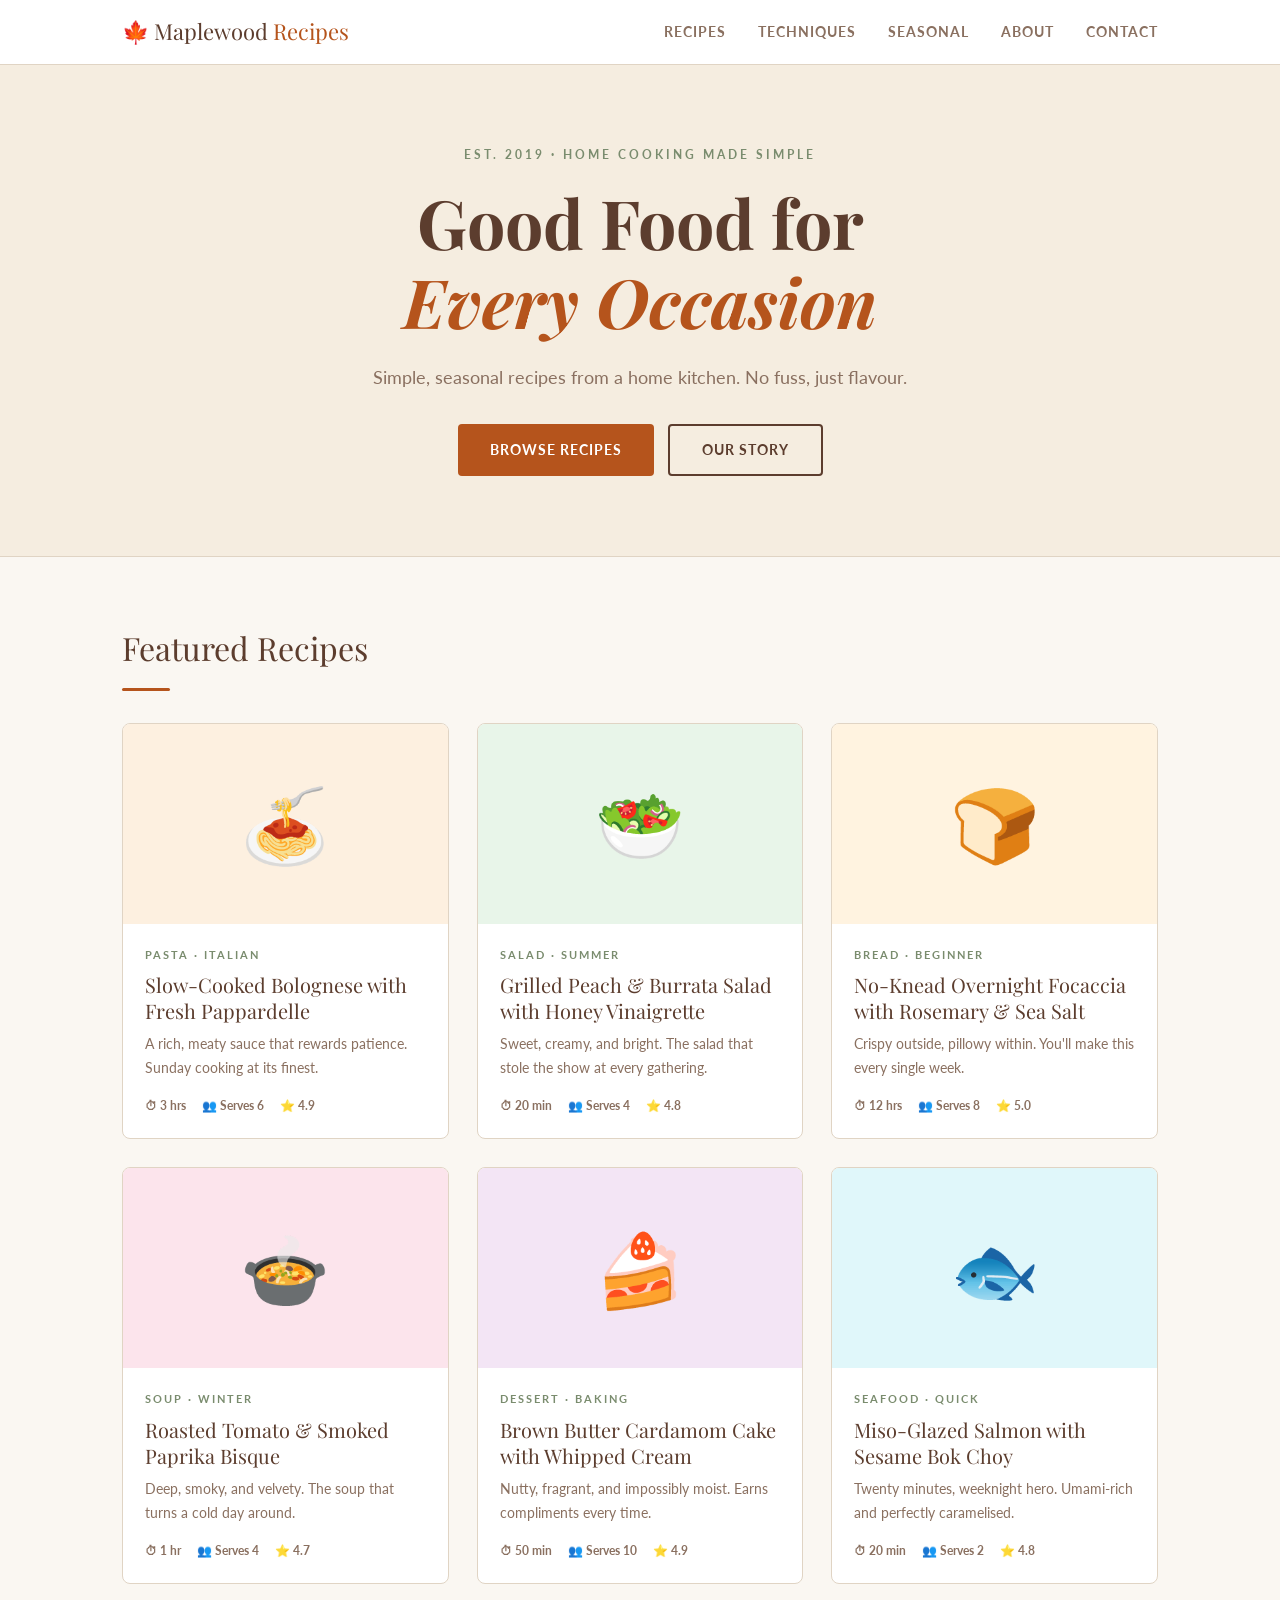
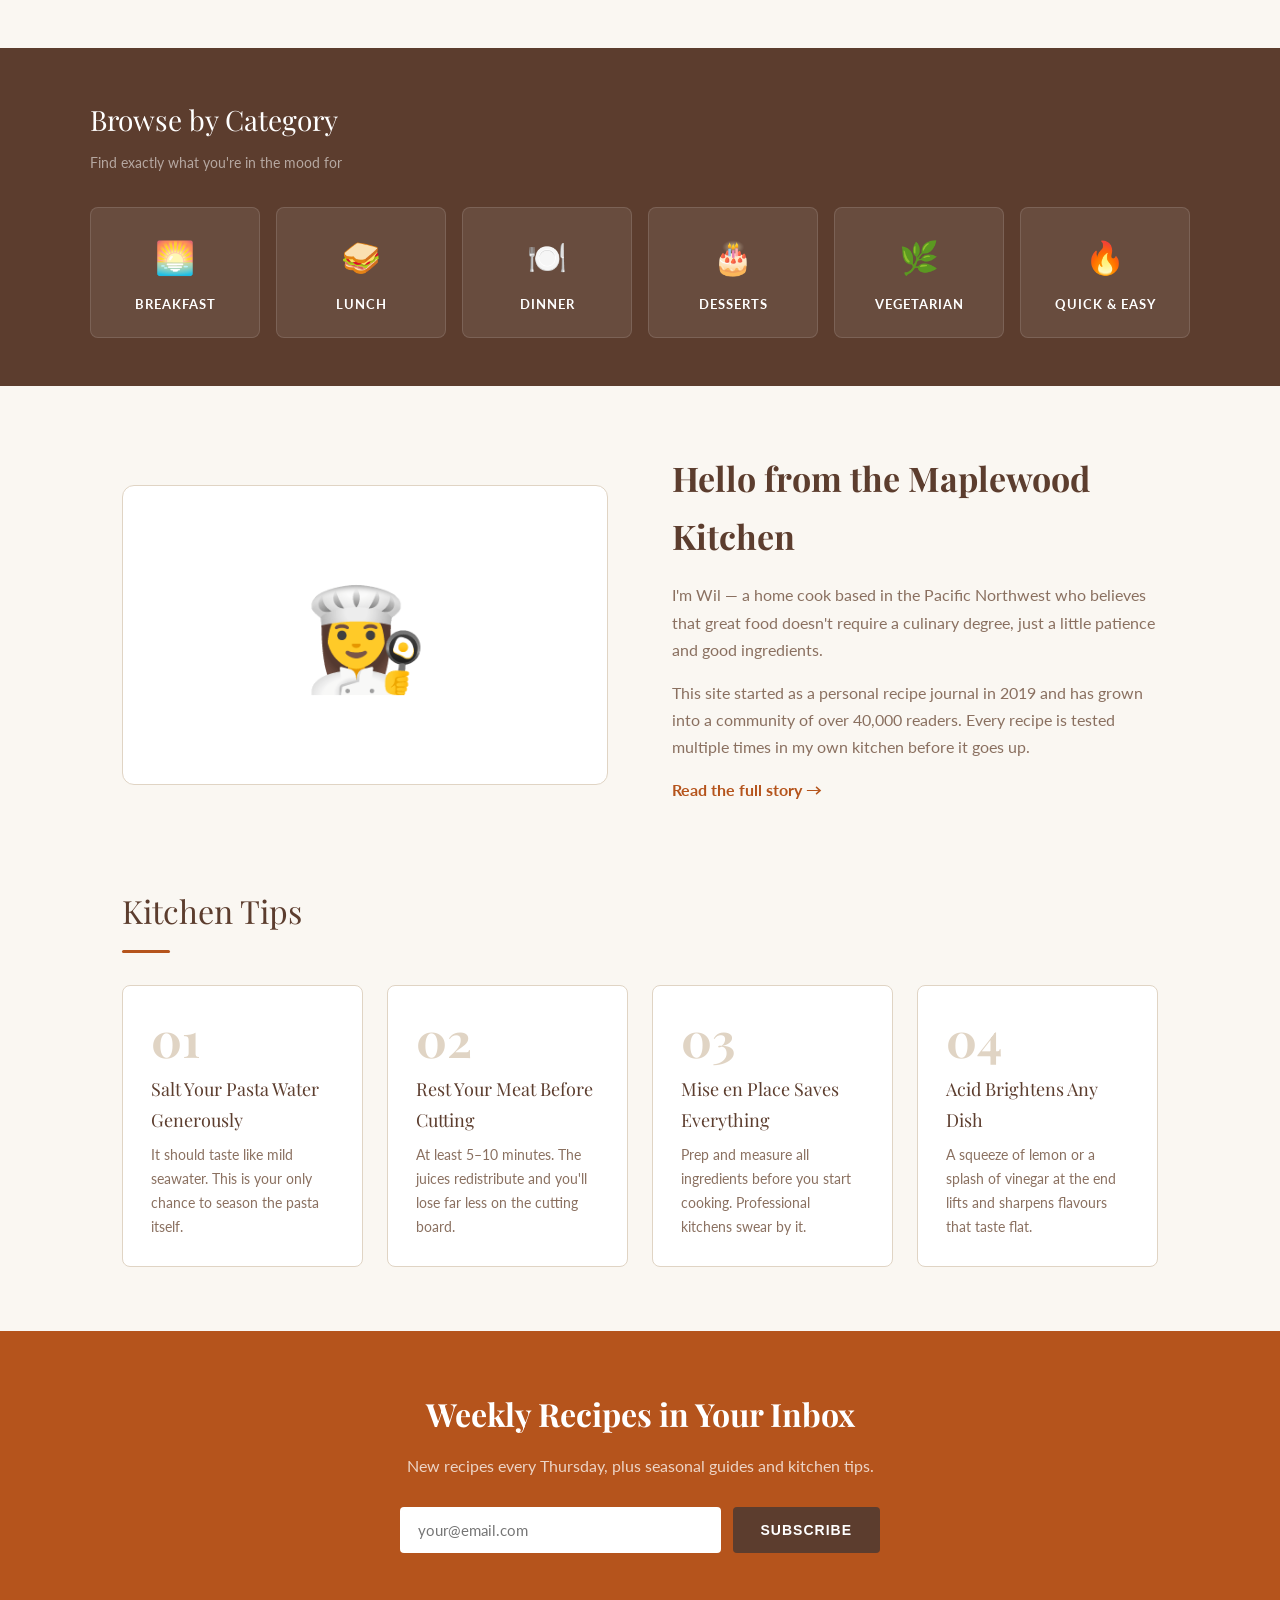
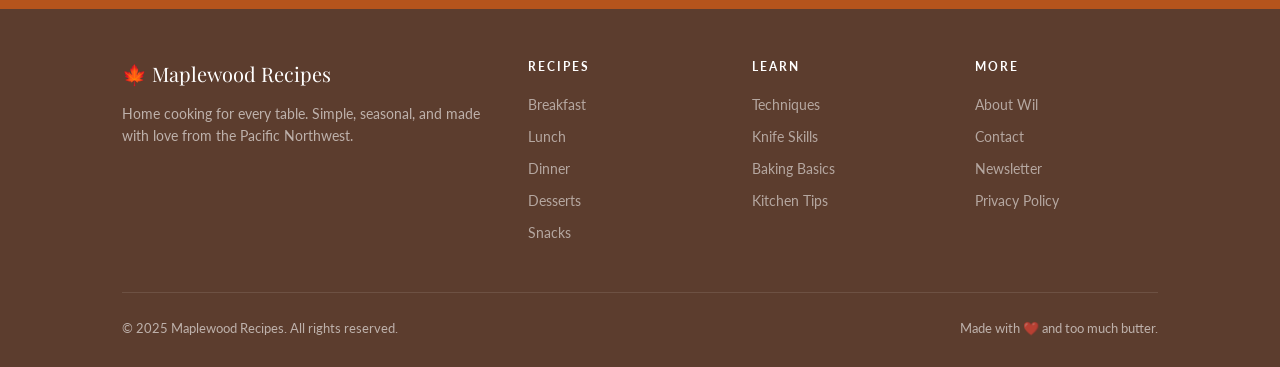
==== index.html @ 6c4b9ede "Add files via upload" ====
<!DOCTYPE html>
<html lang="en">
<head>
  <meta charset="UTF-8"/>
  <meta name="viewport" content="width=device-width, initial-scale=1.0"/>
  <title>Maplewood Recipes — Home Cooking for Every Table</title>
  <link href="https://fonts.googleapis.com/css2?family=Playfair+Display:ital,wght@0,400;0,700;1,400&family=Lato:wght@300;400;700&display=swap" rel="stylesheet">
  <style>
    :root {
      --cream: #faf7f2; --warm: #f5ede0; --brown: #5c3d2e;
      --rust: #b5541c; --sage: #7a8c6e; --text: #2c2118;
      --muted: #8a7060; --border: #e0d4c4;
    }
    * { box-sizing: border-box; margin: 0; padding: 0; }
    html { scroll-behavior: smooth; }
    body { background: var(--cream); color: var(--text); font-family: 'Lato', sans-serif; line-height: 1.7; }

    nav { background: white; border-bottom: 1px solid var(--border); position: sticky; top: 0; z-index: 100; }
    .nav-inner { max-width: 1100px; margin: 0 auto; padding: 0 32px; display: flex; align-items: center; justify-content: space-between; height: 64px; }
    .nav-logo { font-family: 'Playfair Display', serif; font-size: 22px; color: var(--brown); text-decoration: none; }
    .nav-logo span { color: var(--rust); }
    .nav-links { display: flex; gap: 32px; }
    .nav-links a { color: var(--muted); font-size: 14px; font-weight: 700; letter-spacing: 1px; text-decoration: none; text-transform: uppercase; transition: color 0.2s; }
    .nav-links a:hover { color: var(--rust); }

    .hero { background: var(--warm); border-bottom: 1px solid var(--border); padding: 80px 32px; text-align: center; }
    .hero-eyebrow { font-size: 12px; font-weight: 700; letter-spacing: 3px; text-transform: uppercase; color: var(--sage); margin-bottom: 18px; }
    .hero h1 { font-family: 'Playfair Display', serif; font-size: clamp(38px, 6vw, 68px); line-height: 1.15; color: var(--brown); margin-bottom: 22px; }
    .hero h1 em { color: var(--rust); font-style: italic; }
    .hero p { font-size: 18px; color: var(--muted); max-width: 560px; margin: 0 auto 32px; }
    #secret-dot { cursor: default; color: var(--muted); }
    .hero-btns { display: flex; gap: 14px; justify-content: center; flex-wrap: wrap; }
    .btn-primary { background: var(--rust); color: white; padding: 14px 32px; border-radius: 4px; text-decoration: none; font-weight: 700; font-size: 14px; letter-spacing: 1px; text-transform: uppercase; transition: background 0.2s; }
    .btn-primary:hover { background: var(--brown); }
    .btn-outline { border: 2px solid var(--brown); color: var(--brown); padding: 12px 32px; border-radius: 4px; text-decoration: none; font-weight: 700; font-size: 14px; letter-spacing: 1px; text-transform: uppercase; transition: all 0.2s; }
    .btn-outline:hover { background: var(--brown); color: white; }

    .section { max-width: 1100px; margin: 0 auto; padding: 64px 32px; }
    .section-title { font-family: 'Playfair Display', serif; font-size: 32px; color: var(--brown); margin-bottom: 8px; }
    .divider { width: 48px; height: 3px; background: var(--rust); margin: 12px 0 32px; border-radius: 2px; }

    .recipe-grid { display: grid; grid-template-columns: repeat(auto-fill, minmax(300px, 1fr)); gap: 28px; }
    .recipe-card { background: white; border-radius: 8px; overflow: hidden; border: 1px solid var(--border); transition: transform 0.2s, box-shadow 0.2s; }
    .recipe-card:hover { transform: translateY(-4px); box-shadow: 0 12px 32px rgba(0,0,0,0.1); }
    .recipe-img { height: 200px; display: flex; align-items: center; justify-content: center; font-size: 72px; }
    .recipe-body { padding: 22px; }
    .recipe-tag { font-size: 11px; font-weight: 700; letter-spacing: 2px; text-transform: uppercase; color: var(--sage); margin-bottom: 8px; }
    .recipe-title { font-family: 'Playfair Display', serif; font-size: 20px; color: var(--brown); margin-bottom: 8px; line-height: 1.3; }
    .recipe-desc { font-size: 14px; color: var(--muted); margin-bottom: 16px; }
    .recipe-meta { display: flex; gap: 16px; font-size: 12px; color: var(--muted); font-weight: 700; }

    .cat-strip { background: var(--brown); padding: 48px 32px; }
    .cat-inner { max-width: 1100px; margin: 0 auto; }
    .cat-title { font-family: 'Playfair Display', serif; font-size: 28px; color: white; margin-bottom: 8px; }
    .cat-sub { color: rgba(255,255,255,0.55); font-size: 14px; margin-bottom: 32px; }
    .cat-grid { display: grid; grid-template-columns: repeat(auto-fill, minmax(160px, 1fr)); gap: 16px; }
    .cat-item { background: rgba(255,255,255,0.08); border: 1px solid rgba(255,255,255,0.12); border-radius: 8px; padding: 22px 16px; text-align: center; text-decoration: none; transition: background 0.2s; }
    .cat-item:hover { background: rgba(255,255,255,0.16); }
    .cat-icon { font-size: 32px; margin-bottom: 8px; }
    .cat-name { color: white; font-size: 13px; font-weight: 700; letter-spacing: 1px; text-transform: uppercase; }

    .about-inner { max-width: 1100px; margin: 0 auto; padding: 64px 32px; display: grid; grid-template-columns: 1fr 1fr; gap: 64px; align-items: center; }
    .about-visual { background: white; border-radius: 12px; height: 300px; display: flex; align-items: center; justify-content: center; font-size: 100px; border: 1px solid var(--border); }
    .about-text h2 { font-family: 'Playfair Display', serif; font-size: 34px; color: var(--brown); margin-bottom: 16px; }
    .about-text p { color: var(--muted); margin-bottom: 16px; }
    .about-text a { color: var(--rust); font-weight: 700; text-decoration: none; }

    .tips-grid { display: grid; grid-template-columns: repeat(auto-fill, minmax(240px, 1fr)); gap: 24px; }
    .tip-card { background: white; border-radius: 8px; border: 1px solid var(--border); padding: 28px; }
    .tip-num { font-family: 'Playfair Display', serif; font-size: 48px; color: var(--border); font-weight: 700; line-height: 1; margin-bottom: 12px; }
    .tip-title { font-family: 'Playfair Display', serif; font-size: 18px; color: var(--brown); margin-bottom: 8px; }
    .tip-text { font-size: 14px; color: var(--muted); }

    .newsletter { background: var(--rust); padding: 56px 32px; text-align: center; }
    .newsletter h2 { font-family: 'Playfair Display', serif; font-size: 32px; color: white; margin-bottom: 10px; }
    .newsletter p { color: rgba(255,255,255,0.75); margin-bottom: 28px; font-size: 16px; }
    .nl-form { display: flex; gap: 12px; justify-content: center; flex-wrap: wrap; max-width: 480px; margin: 0 auto; }
    .nl-input { flex: 1; min-width: 200px; padding: 14px 18px; border: none; border-radius: 4px; font-size: 15px; font-family: 'Lato', sans-serif; outline: none; }
    .nl-btn { background: var(--brown); color: white; padding: 14px 28px; border: none; border-radius: 4px; font-size: 14px; font-weight: 700; letter-spacing: 1px; text-transform: uppercase; cursor: pointer; transition: background 0.2s; }
    .nl-btn:hover { background: #3d2416; }

    footer { background: var(--brown); color: rgba(255,255,255,0.6); }
    .footer-inner { max-width: 1100px; margin: 0 auto; padding: 48px 32px 28px; }
    .footer-grid { display: grid; grid-template-columns: 2fr 1fr 1fr 1fr; gap: 40px; margin-bottom: 40px; }
    .footer-brand { font-family: 'Playfair Display', serif; font-size: 20px; color: white; margin-bottom: 12px; }
    .footer-tagline { font-size: 14px; line-height: 1.6; }
    .footer-col h4 { color: white; font-size: 12px; letter-spacing: 2px; text-transform: uppercase; margin-bottom: 16px; font-weight: 700; }
    .footer-col a { display: block; color: rgba(255,255,255,0.55); font-size: 14px; text-decoration: none; margin-bottom: 8px; transition: color 0.2s; }
    .footer-col a:hover { color: white; }
    .footer-bottom { border-top: 1px solid rgba(255,255,255,0.1); padding-top: 24px; display: flex; justify-content: space-between; font-size: 13px; flex-wrap: wrap; gap: 8px; }

    @media(max-width:768px) {
      .about-inner { grid-template-columns: 1fr; }
      .footer-grid { grid-template-columns: 1fr 1fr; }
      .nav-links { display: none; }
    }
  </style>
</head>
<body>

  <nav>
    <div class="nav-inner">
      <a href="#" class="nav-logo">🍁 Maplewood <span>Recipes</span></a>
      <div class="nav-links">
        <a href="#">Recipes</a>
        <a href="#">Techniques</a>
        <a href="#">Seasonal</a>
        <a href="#">About</a>
        <a href="#">Contact</a>
      </div>
    </div>
  </nav>

  <section class="hero">
    <div class="hero-eyebrow">Est. 2019 · Home Cooking Made Simple</div>
    <h1>Good Food for<br><em>Every Occasion</em></h1>
    <!-- The period at the end is the secret button. Totally invisible. -->
    <p>Simple, seasonal recipes from a home kitchen. No fuss, just flavour<span id="secret-dot" onclick="window.location='games.html'">.</span></p>
    <div class="hero-btns">
      <a href="#recipes" class="btn-primary">Browse Recipes</a>
      <a href="#about" class="btn-outline">Our Story</a>
    </div>
  </section>

  <section class="section" id="recipes">
    <p class="section-title">Featured Recipes</p>
    <div class="divider"></div>
    <div class="recipe-grid">
      <div class="recipe-card">
        <div class="recipe-img" style="background:#fdf0e0;">🍝</div>
        <div class="recipe-body">
          <div class="recipe-tag">Pasta · Italian</div>
          <div class="recipe-title">Slow-Cooked Bolognese with Fresh Pappardelle</div>
          <div class="recipe-desc">A rich, meaty sauce that rewards patience. Sunday cooking at its finest.</div>
          <div class="recipe-meta"><span>⏱ 3 hrs</span><span>👥 Serves 6</span><span>⭐ 4.9</span></div>
        </div>
      </div>
      <div class="recipe-card">
        <div class="recipe-img" style="background:#e8f5e9;">🥗</div>
        <div class="recipe-body">
          <div class="recipe-tag">Salad · Summer</div>
          <div class="recipe-title">Grilled Peach & Burrata Salad with Honey Vinaigrette</div>
          <div class="recipe-desc">Sweet, creamy, and bright. The salad that stole the show at every gathering.</div>
          <div class="recipe-meta"><span>⏱ 20 min</span><span>👥 Serves 4</span><span>⭐ 4.8</span></div>
        </div>
      </div>
      <div class="recipe-card">
        <div class="recipe-img" style="background:#fff3e0;">🍞</div>
        <div class="recipe-body">
          <div class="recipe-tag">Bread · Beginner</div>
          <div class="recipe-title">No-Knead Overnight Focaccia with Rosemary & Sea Salt</div>
          <div class="recipe-desc">Crispy outside, pillowy within. You'll make this every single week.</div>
          <div class="recipe-meta"><span>⏱ 12 hrs</span><span>👥 Serves 8</span><span>⭐ 5.0</span></div>
        </div>
      </div>
      <div class="recipe-card">
        <div class="recipe-img" style="background:#fce4ec;">🍲</div>
        <div class="recipe-body">
          <div class="recipe-tag">Soup · Winter</div>
          <div class="recipe-title">Roasted Tomato & Smoked Paprika Bisque</div>
          <div class="recipe-desc">Deep, smoky, and velvety. The soup that turns a cold day around.</div>
          <div class="recipe-meta"><span>⏱ 1 hr</span><span>👥 Serves 4</span><span>⭐ 4.7</span></div>
        </div>
      </div>
      <div class="recipe-card">
        <div class="recipe-img" style="background:#f3e5f5;">🍰</div>
        <div class="recipe-body">
          <div class="recipe-tag">Dessert · Baking</div>
          <div class="recipe-title">Brown Butter Cardamom Cake with Whipped Cream</div>
          <div class="recipe-desc">Nutty, fragrant, and impossibly moist. Earns compliments every time.</div>
          <div class="recipe-meta"><span>⏱ 50 min</span><span>👥 Serves 10</span><span>⭐ 4.9</span></div>
        </div>
      </div>
      <div class="recipe-card">
        <div class="recipe-img" style="background:#e0f7fa;">🐟</div>
        <div class="recipe-body">
          <div class="recipe-tag">Seafood · Quick</div>
          <div class="recipe-title">Miso-Glazed Salmon with Sesame Bok Choy</div>
          <div class="recipe-desc">Twenty minutes, weeknight hero. Umami-rich and perfectly caramelised.</div>
          <div class="recipe-meta"><span>⏱ 20 min</span><span>👥 Serves 2</span><span>⭐ 4.8</span></div>
        </div>
      </div>
    </div>
  </section>

  <div class="cat-strip">
    <div class="cat-inner">
      <div class="cat-title">Browse by Category</div>
      <div class="cat-sub">Find exactly what you're in the mood for</div>
      <div class="cat-grid">
        <a href="#" class="cat-item"><div class="cat-icon">🌅</div><div class="cat-name">Breakfast</div></a>
        <a href="#" class="cat-item"><div class="cat-icon">🥪</div><div class="cat-name">Lunch</div></a>
        <a href="#" class="cat-item"><div class="cat-icon">🍽️</div><div class="cat-name">Dinner</div></a>
        <a href="#" class="cat-item"><div class="cat-icon">🎂</div><div class="cat-name">Desserts</div></a>
        <a href="#" class="cat-item"><div class="cat-icon">🌿</div><div class="cat-name">Vegetarian</div></a>
        <a href="#" class="cat-item"><div class="cat-icon">🔥</div><div class="cat-name">Quick &amp; Easy</div></a>
      </div>
    </div>
  </div>

  <div class="about-inner" id="about">
    <div class="about-visual">👩‍🍳</div>
    <div class="about-text">
      <h2>Hello from the Maplewood Kitchen</h2>
      <p>I'm Wil — a home cook based in the Pacific Northwest who believes that great food doesn't require a culinary degree, just a little patience and good ingredients.</p>
      <p>This site started as a personal recipe journal in 2019 and has grown into a community of over 40,000 readers. Every recipe is tested multiple times in my own kitchen before it goes up.</p>
      <p><a href="#">Read the full story →</a></p>
    </div>
  </div>

  <section class="section" style="padding-top:0;">
    <p class="section-title">Kitchen Tips</p>
    <div class="divider"></div>
    <div class="tips-grid">
      <div class="tip-card">
        <div class="tip-num">01</div>
        <div class="tip-title">Salt Your Pasta Water Generously</div>
        <div class="tip-text">It should taste like mild seawater. This is your only chance to season the pasta itself.</div>
      </div>
      <div class="tip-card">
        <div class="tip-num">02</div>
        <div class="tip-title">Rest Your Meat Before Cutting</div>
        <div class="tip-text">At least 5–10 minutes. The juices redistribute and you'll lose far less on the cutting board.</div>
      </div>
      <div class="tip-card">
        <div class="tip-num">03</div>
        <div class="tip-title">Mise en Place Saves Everything</div>
        <div class="tip-text">Prep and measure all ingredients before you start cooking. Professional kitchens swear by it.</div>
      </div>
      <div class="tip-card">
        <div class="tip-num">04</div>
        <div class="tip-title">Acid Brightens Any Dish</div>
        <div class="tip-text">A squeeze of lemon or a splash of vinegar at the end lifts and sharpens flavours that taste flat.</div>
      </div>
    </div>
  </section>

  <div class="newsletter">
    <h2>Weekly Recipes in Your Inbox</h2>
    <p>New recipes every Thursday, plus seasonal guides and kitchen tips.</p>
    <div class="nl-form">
      <input class="nl-input" type="email" placeholder="your@email.com" />
      <button class="nl-btn">Subscribe</button>
    </div>
  </div>

  <footer>
    <div class="footer-inner">
      <div class="footer-grid">
        <div>
          <div class="footer-brand">🍁 Maplewood Recipes</div>
          <div class="footer-tagline">Home cooking for every table. Simple, seasonal, and made with love from the Pacific Northwest.</div>
        </div>
        <div class="footer-col">
          <h4>Recipes</h4>
          <a href="#">Breakfast</a><a href="#">Lunch</a><a href="#">Dinner</a><a href="#">Desserts</a><a href="#">Snacks</a>
        </div>
        <div class="footer-col">
          <h4>Learn</h4>
          <a href="#">Techniques</a><a href="#">Knife Skills</a><a href="#">Baking Basics</a><a href="#">Kitchen Tips</a>
        </div>
        <div class="footer-col">
          <h4>More</h4>
          <a href="#">About Wil</a><a href="#">Contact</a><a href="#">Newsletter</a><a href="#">Privacy Policy</a>
        </div>
      </div>
      <div class="footer-bottom">
        <span>© 2025 Maplewood Recipes. All rights reserved.</span>
        <span>Made with ❤️ and too much butter.</span>
      </div>
    </div>
  </footer>

</body>
</html>
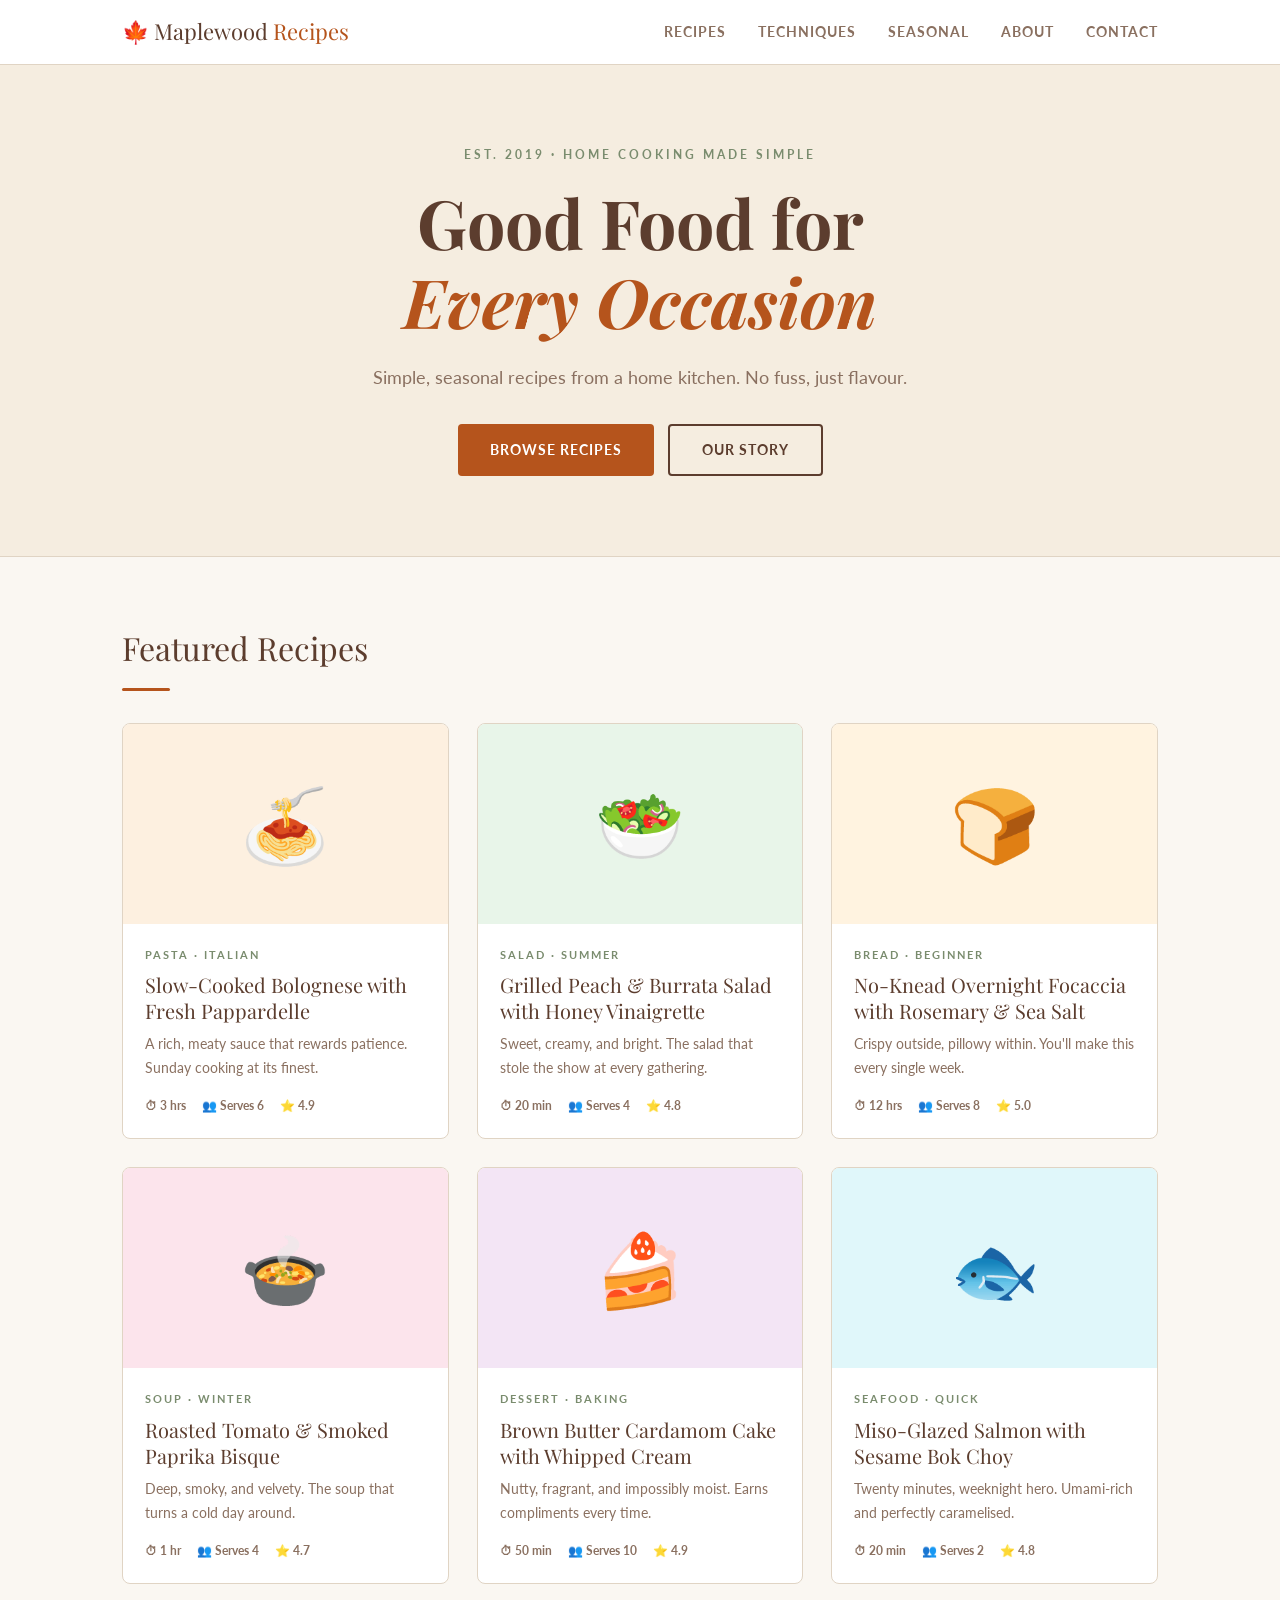
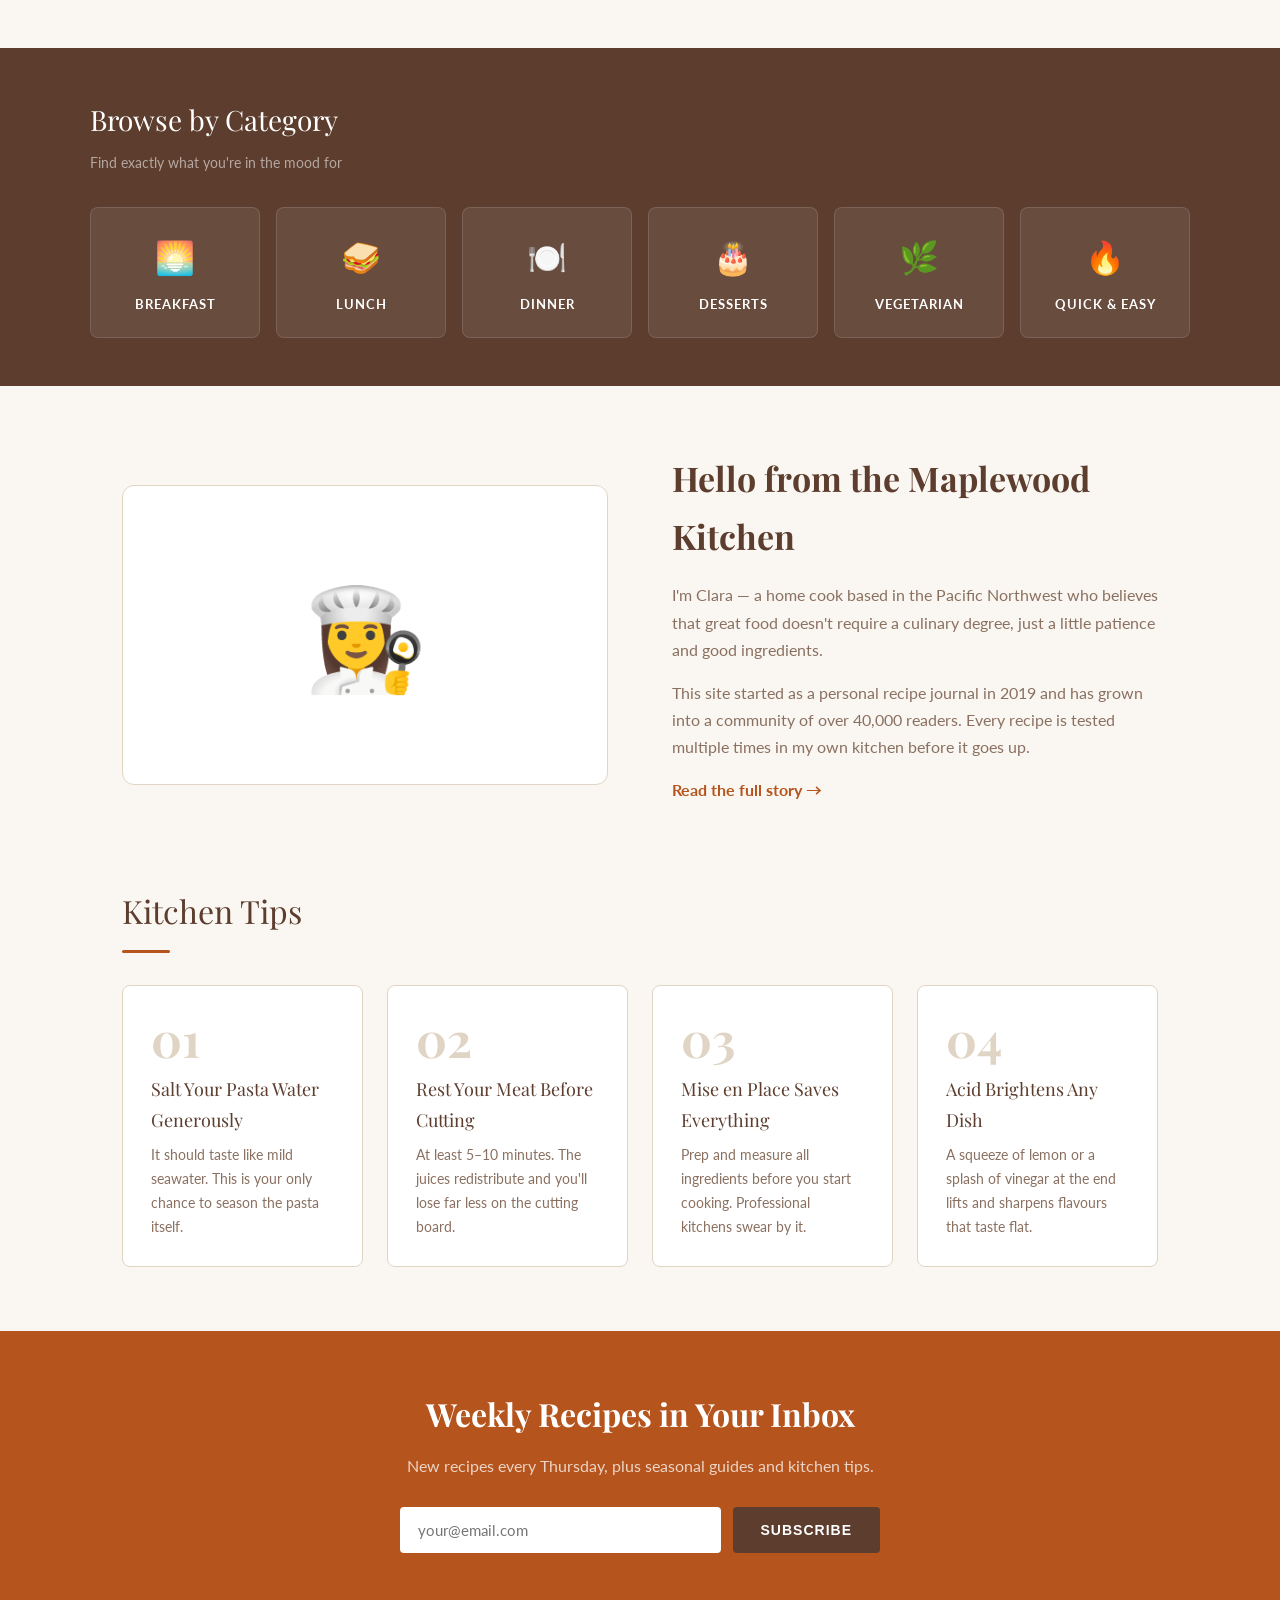
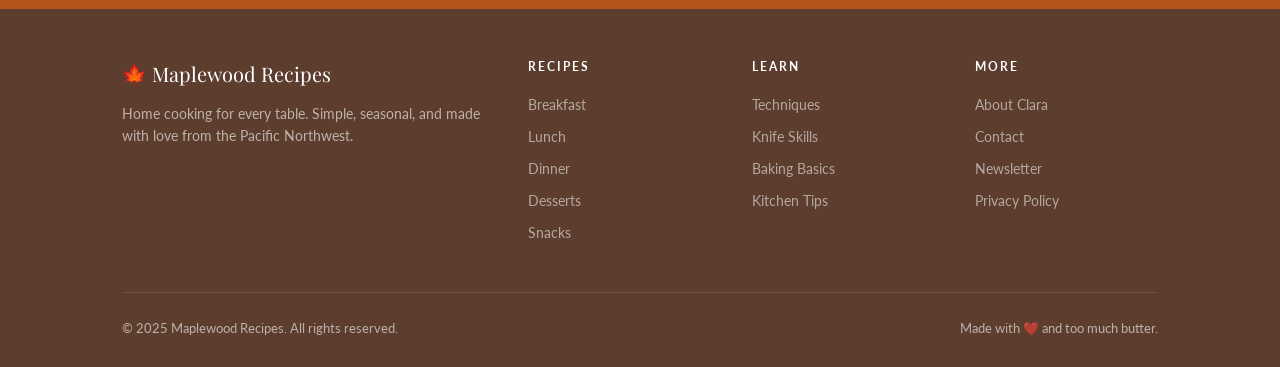
==== commit 56e9fb69: "Add files via upload" ====
--- a/index.html
+++ b/index.html
@@ -202,7 +202,7 @@
     <div class="about-visual">👩‍🍳</div>
     <div class="about-text">
       <h2>Hello from the Maplewood Kitchen</h2>
-      <p>I'm Wil — a home cook based in the Pacific Northwest who believes that great food doesn't require a culinary degree, just a little patience and good ingredients.</p>
+      <p>I'm Clara — a home cook based in the Pacific Northwest who believes that great food doesn't require a culinary degree, just a little patience and good ingredients.</p>
       <p>This site started as a personal recipe journal in 2019 and has grown into a community of over 40,000 readers. Every recipe is tested multiple times in my own kitchen before it goes up.</p>
       <p><a href="#">Read the full story →</a></p>
     </div>
@@ -261,11 +261,11 @@
         </div>
         <div class="footer-col">
           <h4>More</h4>
-          <a href="#">About Wil</a><a href="#">Contact</a><a href="#">Newsletter</a><a href="#">Privacy Policy</a>
+          <a href="#">About Clara</a><a href="#">Contact</a><a href="#">Newsletter</a><a href="#">Privacy Policy</a>
         </div>
       </div>
       <div class="footer-bottom">
-        <span>© 2025 Maplewood Recipes. All rights reserved.</span>
+        <span><span id="hub-link" onclick="window.location='hub.html'" style="cursor:default;color:inherit">©</span> 2025 Maplewood Recipes. All rights reserved.</span>
         <span>Made with ❤️ and too much butter.</span>
       </div>
     </div>
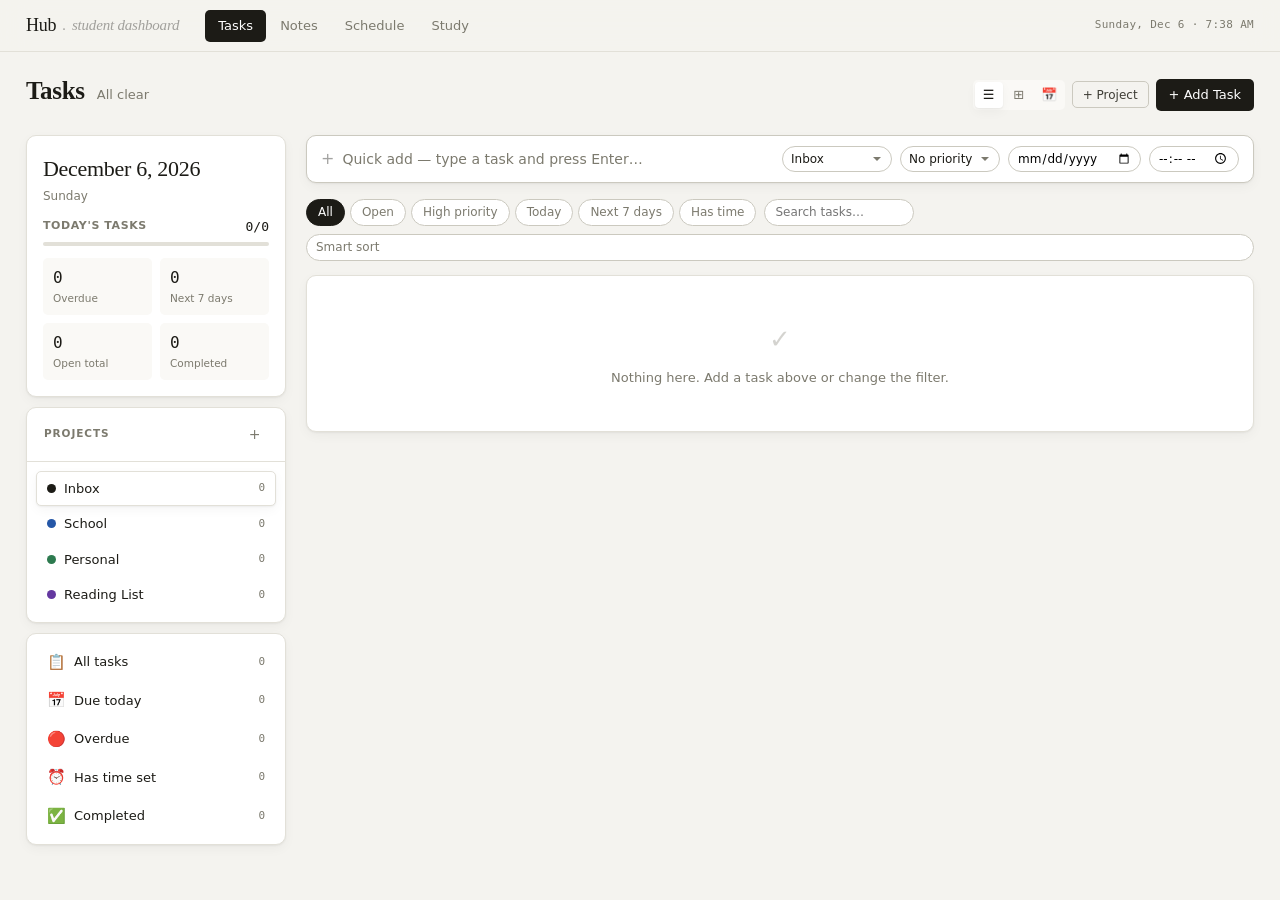
==== commit c71d35d6: "Add files via upload" ====
--- a/index.html
+++ b/index.html
@@ -1,275 +1,2209 @@
 <!DOCTYPE html>
 <html lang="en">
 <head>
-  <meta charset="UTF-8"/>
-  <meta name="viewport" content="width=device-width, initial-scale=1.0"/>
-  <title>Maplewood Recipes — Home Cooking for Every Table</title>
-  <link href="https://fonts.googleapis.com/css2?family=Playfair+Display:ital,wght@0,400;0,700;1,400&family=Lato:wght@300;400;700&display=swap" rel="stylesheet">
-  <style>
-    :root {
-      --cream: #faf7f2; --warm: #f5ede0; --brown: #5c3d2e;
-      --rust: #b5541c; --sage: #7a8c6e; --text: #2c2118;
-      --muted: #8a7060; --border: #e0d4c4;
-    }
-    * { box-sizing: border-box; margin: 0; padding: 0; }
-    html { scroll-behavior: smooth; }
-    body { background: var(--cream); color: var(--text); font-family: 'Lato', sans-serif; line-height: 1.7; }
-
-    nav { background: white; border-bottom: 1px solid var(--border); position: sticky; top: 0; z-index: 100; }
-    .nav-inner { max-width: 1100px; margin: 0 auto; padding: 0 32px; display: flex; align-items: center; justify-content: space-between; height: 64px; }
-    .nav-logo { font-family: 'Playfair Display', serif; font-size: 22px; color: var(--brown); text-decoration: none; }
-    .nav-logo span { color: var(--rust); }
-    .nav-links { display: flex; gap: 32px; }
-    .nav-links a { color: var(--muted); font-size: 14px; font-weight: 700; letter-spacing: 1px; text-decoration: none; text-transform: uppercase; transition: color 0.2s; }
-    .nav-links a:hover { color: var(--rust); }
-
-    .hero { background: var(--warm); border-bottom: 1px solid var(--border); padding: 80px 32px; text-align: center; }
-    .hero-eyebrow { font-size: 12px; font-weight: 700; letter-spacing: 3px; text-transform: uppercase; color: var(--sage); margin-bottom: 18px; }
-    .hero h1 { font-family: 'Playfair Display', serif; font-size: clamp(38px, 6vw, 68px); line-height: 1.15; color: var(--brown); margin-bottom: 22px; }
-    .hero h1 em { color: var(--rust); font-style: italic; }
-    .hero p { font-size: 18px; color: var(--muted); max-width: 560px; margin: 0 auto 32px; }
-    #secret-dot { cursor: default; color: var(--muted); }
-    .hero-btns { display: flex; gap: 14px; justify-content: center; flex-wrap: wrap; }
-    .btn-primary { background: var(--rust); color: white; padding: 14px 32px; border-radius: 4px; text-decoration: none; font-weight: 700; font-size: 14px; letter-spacing: 1px; text-transform: uppercase; transition: background 0.2s; }
-    .btn-primary:hover { background: var(--brown); }
-    .btn-outline { border: 2px solid var(--brown); color: var(--brown); padding: 12px 32px; border-radius: 4px; text-decoration: none; font-weight: 700; font-size: 14px; letter-spacing: 1px; text-transform: uppercase; transition: all 0.2s; }
-    .btn-outline:hover { background: var(--brown); color: white; }
-
-    .section { max-width: 1100px; margin: 0 auto; padding: 64px 32px; }
-    .section-title { font-family: 'Playfair Display', serif; font-size: 32px; color: var(--brown); margin-bottom: 8px; }
-    .divider { width: 48px; height: 3px; background: var(--rust); margin: 12px 0 32px; border-radius: 2px; }
-
-    .recipe-grid { display: grid; grid-template-columns: repeat(auto-fill, minmax(300px, 1fr)); gap: 28px; }
-    .recipe-card { background: white; border-radius: 8px; overflow: hidden; border: 1px solid var(--border); transition: transform 0.2s, box-shadow 0.2s; }
-    .recipe-card:hover { transform: translateY(-4px); box-shadow: 0 12px 32px rgba(0,0,0,0.1); }
-    .recipe-img { height: 200px; display: flex; align-items: center; justify-content: center; font-size: 72px; }
-    .recipe-body { padding: 22px; }
-    .recipe-tag { font-size: 11px; font-weight: 700; letter-spacing: 2px; text-transform: uppercase; color: var(--sage); margin-bottom: 8px; }
-    .recipe-title { font-family: 'Playfair Display', serif; font-size: 20px; color: var(--brown); margin-bottom: 8px; line-height: 1.3; }
-    .recipe-desc { font-size: 14px; color: var(--muted); margin-bottom: 16px; }
-    .recipe-meta { display: flex; gap: 16px; font-size: 12px; color: var(--muted); font-weight: 700; }
-
-    .cat-strip { background: var(--brown); padding: 48px 32px; }
-    .cat-inner { max-width: 1100px; margin: 0 auto; }
-    .cat-title { font-family: 'Playfair Display', serif; font-size: 28px; color: white; margin-bottom: 8px; }
-    .cat-sub { color: rgba(255,255,255,0.55); font-size: 14px; margin-bottom: 32px; }
-    .cat-grid { display: grid; grid-template-columns: repeat(auto-fill, minmax(160px, 1fr)); gap: 16px; }
-    .cat-item { background: rgba(255,255,255,0.08); border: 1px solid rgba(255,255,255,0.12); border-radius: 8px; padding: 22px 16px; text-align: center; text-decoration: none; transition: background 0.2s; }
-    .cat-item:hover { background: rgba(255,255,255,0.16); }
-    .cat-icon { font-size: 32px; margin-bottom: 8px; }
-    .cat-name { color: white; font-size: 13px; font-weight: 700; letter-spacing: 1px; text-transform: uppercase; }
-
-    .about-inner { max-width: 1100px; margin: 0 auto; padding: 64px 32px; display: grid; grid-template-columns: 1fr 1fr; gap: 64px; align-items: center; }
-    .about-visual { background: white; border-radius: 12px; height: 300px; display: flex; align-items: center; justify-content: center; font-size: 100px; border: 1px solid var(--border); }
-    .about-text h2 { font-family: 'Playfair Display', serif; font-size: 34px; color: var(--brown); margin-bottom: 16px; }
-    .about-text p { color: var(--muted); margin-bottom: 16px; }
-    .about-text a { color: var(--rust); font-weight: 700; text-decoration: none; }
-
-    .tips-grid { display: grid; grid-template-columns: repeat(auto-fill, minmax(240px, 1fr)); gap: 24px; }
-    .tip-card { background: white; border-radius: 8px; border: 1px solid var(--border); padding: 28px; }
-    .tip-num { font-family: 'Playfair Display', serif; font-size: 48px; color: var(--border); font-weight: 700; line-height: 1; margin-bottom: 12px; }
-    .tip-title { font-family: 'Playfair Display', serif; font-size: 18px; color: var(--brown); margin-bottom: 8px; }
-    .tip-text { font-size: 14px; color: var(--muted); }
-
-    .newsletter { background: var(--rust); padding: 56px 32px; text-align: center; }
-    .newsletter h2 { font-family: 'Playfair Display', serif; font-size: 32px; color: white; margin-bottom: 10px; }
-    .newsletter p { color: rgba(255,255,255,0.75); margin-bottom: 28px; font-size: 16px; }
-    .nl-form { display: flex; gap: 12px; justify-content: center; flex-wrap: wrap; max-width: 480px; margin: 0 auto; }
-    .nl-input { flex: 1; min-width: 200px; padding: 14px 18px; border: none; border-radius: 4px; font-size: 15px; font-family: 'Lato', sans-serif; outline: none; }
-    .nl-btn { background: var(--brown); color: white; padding: 14px 28px; border: none; border-radius: 4px; font-size: 14px; font-weight: 700; letter-spacing: 1px; text-transform: uppercase; cursor: pointer; transition: background 0.2s; }
-    .nl-btn:hover { background: #3d2416; }
-
-    footer { background: var(--brown); color: rgba(255,255,255,0.6); }
-    .footer-inner { max-width: 1100px; margin: 0 auto; padding: 48px 32px 28px; }
-    .footer-grid { display: grid; grid-template-columns: 2fr 1fr 1fr 1fr; gap: 40px; margin-bottom: 40px; }
-    .footer-brand { font-family: 'Playfair Display', serif; font-size: 20px; color: white; margin-bottom: 12px; }
-    .footer-tagline { font-size: 14px; line-height: 1.6; }
-    .footer-col h4 { color: white; font-size: 12px; letter-spacing: 2px; text-transform: uppercase; margin-bottom: 16px; font-weight: 700; }
-    .footer-col a { display: block; color: rgba(255,255,255,0.55); font-size: 14px; text-decoration: none; margin-bottom: 8px; transition: color 0.2s; }
-    .footer-col a:hover { color: white; }
-    .footer-bottom { border-top: 1px solid rgba(255,255,255,0.1); padding-top: 24px; display: flex; justify-content: space-between; font-size: 13px; flex-wrap: wrap; gap: 8px; }
-
-    @media(max-width:768px) {
-      .about-inner { grid-template-columns: 1fr; }
-      .footer-grid { grid-template-columns: 1fr 1fr; }
-      .nav-links { display: none; }
-    }
-  </style>
+<meta charset="UTF-8">
+<meta name="viewport" content="width=device-width, initial-scale=1.0">
+<title>Hub — Student Dashboard</title>
+<link rel="preconnect" href="https://fonts.googleapis.com">
+<link href="https://fonts.googleapis.com/css2?family=Lora:ital,wght@0,400;0,500;0,600;1,400&family=JetBrains+Mono:wght@300;400;500&family=Inter:wght@300;400;500;600&display=swap" rel="stylesheet">
+<style>
+/* ══════════════════════════════════════════════
+   DESIGN TOKENS
+══════════════════════════════════════════════ */
+:root {
+  --bg:       #f4f3ef;
+  --bg2:      #eceae4;
+  --surface:  #ffffff;
+  --surface2: #faf9f6;
+  --border:   #e2e0d8;
+  --border2:  #cbc9bf;
+  --ink:      #1c1b16;
+  --ink2:     #3e3d35;
+  --ink3:     #7c7a6e;
+  --ink4:     #b2b09e;
+  --red:      #bc3b3b;   --red-bg:#fdf0f0;
+  --green:    #2d7a4f;   --green-bg:#edf7f2;
+  --amber:    #b06818;   --amber-bg:#fdf3e4;
+  --blue:     #2557a7;   --blue-bg:#ecf2fd;
+  --purple:   #6438a0;   --purple-bg:#f2edfb;
+  --teal:     #1a7070;   --teal-bg:#e8f5f5;
+
+  --r:   5px;
+  --r2: 10px;
+  --sh:  0 1px 2px rgba(0,0,0,.05), 0 4px 12px rgba(0,0,0,.04);
+  --sh2: 0 2px 8px rgba(0,0,0,.07), 0 12px 32px rgba(0,0,0,.06);
+
+  --font:      'Inter',system-ui,sans-serif;
+  --font-s:    'Lora',Georgia,serif;
+  --font-m:    'JetBrains Mono',monospace;
+}
+
+/* ══════════════════════════════════════════════
+   RESET
+══════════════════════════════════════════════ */
+*,*::before,*::after { box-sizing:border-box; margin:0; padding:0 }
+html { -webkit-font-smoothing:antialiased; text-rendering:optimizeLegibility }
+body { font-family:var(--font); background:var(--bg); color:var(--ink); min-height:100vh; line-height:1.5; font-size:15px }
+button { font-family:var(--font); cursor:pointer; border:none; background:none }
+input,textarea,select { font-family:var(--font); font-size:14px }
+a { color:inherit; text-decoration:none }
+::-webkit-scrollbar { width:5px; height:5px }
+::-webkit-scrollbar-track { background:transparent }
+::-webkit-scrollbar-thumb { background:var(--border2); border-radius:10px }
+
+/* ══════════════════════════════════════════════
+   TOPBAR
+══════════════════════════════════════════════ */
+#topbar {
+  position:sticky; top:0; z-index:200;
+  height:52px; display:flex; align-items:center;
+  padding:0 26px;
+  background:rgba(244,243,239,.94); backdrop-filter:blur(14px);
+  border-bottom:1px solid var(--border);
+}
+#brand {
+  font-family:var(--font-s); font-size:18px; letter-spacing:-.2px;
+  color:var(--ink); margin-right:26px; display:flex; align-items:center; gap:6px;
+}
+#brand em { font-style:italic; opacity:.38; font-size:15px }
+.tabs { display:flex; gap:1px; align-items:center }
+.tab {
+  height:32px; padding:0 13px; border-radius:var(--r);
+  font-size:13px; font-weight:500; color:var(--ink3);
+  transition:all .12s; white-space:nowrap;
+  display:flex; align-items:center; gap:5px;
+}
+.tab:hover { background:var(--border); color:var(--ink) }
+.tab.active { background:var(--ink); color:#fff }
+.tab-dot {
+  width:16px; height:16px; border-radius:10px;
+  background:var(--red); color:#fff; font-size:9px; font-weight:700;
+  display:none; align-items:center; justify-content:center; line-height:1;
+}
+.tab.active .tab-dot { display:flex; background:rgba(255,255,255,.22) }
+#topbar-r { margin-left:auto; display:flex; align-items:center; gap:16px }
+#clock { font-family:var(--font-m); font-size:11px; color:var(--ink3); letter-spacing:.3px; white-space:nowrap }
+
+/* ══════════════════════════════════════════════
+   LAYOUT
+══════════════════════════════════════════════ */
+#root { padding:26px; max-width:1360px; margin:0 auto; width:100% }
+.panel { display:none; animation:fadeIn .17s ease }
+.panel.active { display:block }
+@keyframes fadeIn { from { opacity:0; transform:translateY(4px) } to { opacity:1; transform:none } }
+
+.ph { display:flex; align-items:baseline; gap:12px; margin-bottom:24px; flex-wrap:wrap }
+.ph-title { font-family:var(--font-s); font-size:25px; letter-spacing:-.3px; line-height:1 }
+.ph-sub { font-size:13px; color:var(--ink3) }
+.ph-actions { margin-left:auto; display:flex; gap:7px; align-items:center; flex-wrap:wrap }
+
+/* Cards */
+.card { background:var(--surface); border:1px solid var(--border); border-radius:var(--r2); box-shadow:var(--sh) }
+.ch { padding:13px 17px; border-bottom:1px solid var(--border); display:flex; align-items:center; gap:9px }
+.clbl { font-size:10.5px; font-weight:600; letter-spacing:.9px; text-transform:uppercase; color:var(--ink3) }
+.cb { padding:17px }
+
+/* Buttons */
+.btn { height:32px; padding:0 13px; border-radius:var(--r); font-size:13px; font-weight:500;
+  display:inline-flex; align-items:center; gap:5px; transition:all .12s; white-space:nowrap }
+.btn-solid { background:var(--ink); color:#fff }
+.btn-solid:hover { background:var(--ink2) }
+.btn-outline { border:1px solid var(--border2); color:var(--ink2); background:transparent }
+.btn-outline:hover { border-color:var(--ink); color:var(--ink); background:var(--surface2) }
+.btn-sm { height:27px; padding:0 10px; font-size:12px }
+.btn-xs { height:22px; padding:0 7px; font-size:11px }
+.btn-icon { width:27px; height:27px; padding:0; border-radius:var(--r);
+  display:inline-flex; align-items:center; justify-content:center; font-size:14px; color:var(--ink3) }
+.btn-icon:hover { background:var(--border); color:var(--ink) }
+.btn-danger { color:var(--red) }
+.btn-danger:hover { background:var(--red-bg); color:var(--red) }
+.btn-green { background:var(--green); color:#fff; border:none }
+.btn-green:hover { opacity:.9 }
+
+/* Forms */
+.fg { margin-bottom:13px }
+.fr { display:flex; gap:10px } .fr>.fg { flex:1 }
+.lbl { display:block; font-size:12px; font-weight:500; color:var(--ink2); margin-bottom:5px }
+.inp,.sel,.ta {
+  width:100%; padding:8px 11px; border:1px solid var(--border2); border-radius:var(--r);
+  font-size:13px; color:var(--ink); background:var(--surface); outline:none;
+  transition:border-color .12s, box-shadow .12s;
+}
+.inp:focus,.sel:focus,.ta:focus { border-color:var(--ink); box-shadow:0 0 0 3px rgba(28,27,22,.06) }
+.ta { resize:vertical; min-height:70px; line-height:1.65 }
+.sel { appearance:none; background-image:url("data:image/svg+xml,%3Csvg xmlns='http://www.w3.org/2000/svg' width='10' height='10' viewBox='0 0 10 10'%3E%3Cpath fill='%237c7a6e' d='M5 7L1 3h8z'/%3E%3C/svg%3E"); background-repeat:no-repeat; background-position:right 9px center; padding-right:26px }
+
+/* Badges */
+.bdg { display:inline-flex; align-items:center; padding:2px 7px; border-radius:100px; font-size:10.5px; font-weight:500; letter-spacing:.15px }
+.bdg-n { background:var(--border); color:var(--ink2) }
+.bdg-r { background:var(--red-bg); color:var(--red) }
+.bdg-g { background:var(--green-bg); color:var(--green) }
+.bdg-a { background:var(--amber-bg); color:var(--amber) }
+.bdg-b { background:var(--blue-bg); color:var(--blue) }
+.bdg-p { background:var(--purple-bg); color:var(--purple) }
+.bdg-t { background:var(--teal-bg); color:var(--teal) }
+
+/* Progress bar */
+.pb { height:4px; background:var(--border); border-radius:100px; overflow:hidden }
+.pbf { height:100%; border-radius:100px; transition:width .4s ease }
+.pbf.g { background:var(--green) }
+.pbf.a { background:var(--amber) }
+.pbf.r { background:var(--red) }
+.pbf.b { background:var(--blue) }
+.pbf.ink { background:var(--ink) }
+.pbf.p { background:var(--purple) }
+
+.sep { height:1px; background:var(--border); margin:11px 0 }
+.empty { text-align:center; padding:38px 16px; color:var(--ink3) }
+.ei { font-size:26px; margin-bottom:9px; opacity:.32 }
+.et { font-size:13px }
+
+/* ══════════════════════════════════════════════
+   MODAL
+══════════════════════════════════════════════ */
+#mwrap {
+  position:fixed; inset:0; z-index:600;
+  background:rgba(28,27,22,.42); backdrop-filter:blur(5px);
+  display:none; align-items:center; justify-content:center; padding:20px;
+}
+#mwrap.open { display:flex }
+.modal { background:var(--surface); border-radius:var(--r2); box-shadow:var(--sh2);
+  width:100%; max-width:500px; animation:mIn .19s cubic-bezier(.34,1.56,.64,1) }
+@keyframes mIn { from { opacity:0; transform:scale(.95) translateY(8px) } to { opacity:1; transform:none } }
+.mh { padding:17px 21px 0; display:flex; align-items:center }
+.mt { font-family:var(--font-s); font-size:18px }
+.mx { margin-left:auto; width:28px; height:28px; border-radius:var(--r);
+  display:flex; align-items:center; justify-content:center; font-size:16px; color:var(--ink3); transition:all .12s }
+.mx:hover { background:var(--border); color:var(--ink) }
+.mb { padding:15px 21px }
+.mf { padding:0 21px 17px; display:flex; gap:7px; justify-content:flex-end }
+
+/* ══════════════════════════════════════════════
+   TOAST
+══════════════════════════════════════════════ */
+#toasts { position:fixed; bottom:20px; right:20px; z-index:900;
+  display:flex; flex-direction:column; gap:6px; pointer-events:none }
+.toast { background:var(--ink); color:#fff; padding:9px 13px; border-radius:var(--r);
+  font-size:13px; font-weight:500; box-shadow:0 4px 14px rgba(0,0,0,.2);
+  display:flex; align-items:center; gap:7px; pointer-events:auto;
+  animation:tIn .2s ease, tOut .27s 2.6s ease forwards }
+.toast.ok::before { content:'✓'; color:#5ae08a }
+.toast.err::before { content:'✕'; color:#ff7b72 }
+.toast.info::before { content:'·'; color:#79b8ff; font-size:22px; line-height:0 }
+@keyframes tIn { from { opacity:0; transform:translateX(13px) } to { opacity:1; transform:none } }
+@keyframes tOut { to { opacity:0; transform:translateX(13px) } }
+
+/* ══════════════════════════════════════════════
+   CTX MENU
+══════════════════════════════════════════════ */
+#ctx { position:fixed; z-index:700; background:var(--surface);
+  border:1px solid var(--border); border-radius:var(--r2); box-shadow:var(--sh2);
+  min-width:152px; overflow:hidden; display:none }
+#ctx.open { display:block }
+.ci { padding:8px 12px; font-size:13px; color:var(--ink2);
+  display:flex; align-items:center; gap:7px; cursor:pointer; transition:background .1s }
+.ci:hover { background:var(--surface2); color:var(--ink) }
+.ci.d { color:var(--red) } .ci.d:hover { background:var(--red-bg) }
+.cs { height:1px; background:var(--border); margin:3px 0 }
+
+/* ══════════════════════════════════════════════
+   TASKS PANEL — full redesign
+══════════════════════════════════════════════ */
+#tasks-layout { display:grid; grid-template-columns:260px 1fr; gap:20px; align-items:start }
+
+/* Sidebar */
+.pj-item { display:flex; align-items:center; gap:8px; padding:7px 10px;
+  border-radius:var(--r); cursor:pointer; transition:all .12s;
+  border:1px solid transparent; user-select:none }
+.pj-item:hover { background:var(--surface2) }
+.pj-item.active { background:var(--surface); border-color:var(--border); box-shadow:var(--sh) }
+.pj-dot { width:9px; height:9px; border-radius:50%; flex-shrink:0 }
+.pj-name { font-size:13px; font-weight:500; flex:1; overflow:hidden; text-overflow:ellipsis; white-space:nowrap }
+.pj-n { font-size:11px; color:var(--ink3); font-family:var(--font-m) }
+
+/* Quick-add bar */
+#quick-add-bar {
+  display:flex; align-items:center; gap:8px;
+  background:var(--surface); border:1px solid var(--border2);
+  border-radius:var(--r2); padding:10px 14px; margin-bottom:16px;
+  box-shadow:var(--sh); transition:border-color .15s, box-shadow .15s;
+}
+#quick-add-bar:focus-within { border-color:var(--ink); box-shadow:0 0 0 3px rgba(28,27,22,.06) }
+#quick-add-inp {
+  flex:1; border:none; outline:none; font-size:14px; color:var(--ink);
+  background:transparent; font-family:var(--font);
+}
+#quick-add-inp::placeholder { color:var(--ink3) }
+
+/* View toggle */
+.view-toggle { display:flex; gap:2px; background:var(--surface2); border-radius:var(--r); padding:2px }
+.vt-btn { width:28px; height:26px; border-radius:4px; display:flex; align-items:center; justify-content:center;
+  font-size:13px; color:var(--ink3); transition:all .12s }
+.vt-btn.active { background:var(--surface); color:var(--ink); box-shadow:var(--sh) }
+
+/* Filter bar */
+.task-filter-bar { display:flex; align-items:center; gap:8px; margin-bottom:14px; flex-wrap:wrap }
+.fchip { height:27px; padding:0 11px; border-radius:100px; font-size:12px; font-weight:500;
+  border:1px solid var(--border2); color:var(--ink3); background:var(--surface); transition:all .12s; cursor:pointer }
+.fchip:hover { border-color:var(--ink); color:var(--ink) }
+.fchip.active { background:var(--ink); border-color:var(--ink); color:#fff }
+#task-sort-sel { height:27px; padding:0 22px 0 9px; font-size:12px; border:1px solid var(--border2);
+  border-radius:100px; background:var(--surface); color:var(--ink3); cursor:pointer; margin-left:auto }
+#task-sort-sel:focus { outline:none; border-color:var(--ink) }
+#task-search-inp { height:27px; padding:0 10px; font-size:12px; border:1px solid var(--border2);
+  border-radius:100px; background:var(--surface); color:var(--ink); outline:none; width:150px; transition:all .15s }
+#task-search-inp:focus { border-color:var(--ink); width:200px }
+
+/* ── List view ── */
+.tg-section { margin-bottom:6px }
+.tg-header {
+  display:flex; align-items:center; gap:8px;
+  padding:6px 10px; cursor:pointer; user-select:none;
+  border-radius:var(--r); transition:background .1s;
+}
+.tg-header:hover { background:var(--surface2) }
+.tg-title { font-size:11px; font-weight:600; letter-spacing:.7px; text-transform:uppercase; color:var(--ink3); flex:1 }
+.tg-count { font-size:11px; color:var(--ink3); font-family:var(--font-m) }
+.tg-arrow { font-size:10px; color:var(--ink3); transition:transform .15s }
+.tg-arrow.open { transform:rotate(90deg) }
+.tg-body { display:none }
+.tg-body.open { display:block }
+
+.tk {
+  display:grid;
+  grid-template-columns:20px 1fr auto;
+  align-items:start; gap:10px;
+  padding:10px 12px; border-radius:var(--r);
+  transition:background .1s; cursor:default;
+  position:relative;
+}
+.tk:hover { background:var(--surface2) }
+.tk + .tk { border-top:1px solid var(--border) }
+.tk.done .tk-txt { text-decoration:line-through; color:var(--ink3) }
+.tk.done .tk-time { opacity:.4 }
+.tkchk {
+  width:17px; height:17px; border-radius:4px; border:1.5px solid var(--border2);
+  display:flex; align-items:center; justify-content:center;
+  cursor:pointer; flex-shrink:0; transition:all .15s; margin-top:1px;
+}
+.tkchk:hover { border-color:var(--ink) }
+.tkchk.on { background:var(--ink); border-color:var(--ink) }
+.tkchk.on::after { content:'✓'; color:#fff; font-size:9.5px; font-weight:700 }
+.tk-body { min-width:0 }
+.tk-txt { font-size:13.5px; line-height:1.4; word-break:break-word }
+.tk-meta { display:flex; align-items:center; gap:6px; margin-top:4px; flex-wrap:wrap }
+.tk-time { font-family:var(--font-m); font-size:11px; color:var(--blue); font-weight:500;
+  background:var(--blue-bg); padding:1px 6px; border-radius:100px; white-space:nowrap }
+.tk-time.no-time { background:transparent; color:var(--ink3); padding:0 }
+.tk-due { font-size:11px; color:var(--ink3); font-family:var(--font-m) }
+.tk-due.late { color:var(--red); font-weight:500 }
+.tk-due.soon { color:var(--amber); font-weight:500 }
+.tk-note { font-size:12px; color:var(--ink3); margin-top:3px; overflow:hidden; text-overflow:ellipsis; white-space:nowrap; max-width:100% }
+.tk-right { display:flex; align-items:flex-start; gap:4px; padding-top:1px }
+.tk-acts { opacity:0; transition:opacity .12s; display:flex; gap:2px }
+.tk:hover .tk-acts { opacity:1 }
+
+/* Priority left-border indicator */
+.tk[data-pri=high]   { border-left:3px solid var(--red) }
+.tk[data-pri=medium] { border-left:3px solid var(--amber) }
+.tk[data-pri=low]    { border-left:3px solid var(--green) }
+.tk[data-pri=none]   { border-left:3px solid transparent }
+
+/* ── Kanban view ── */
+#kanban-view { display:grid; grid-template-columns:repeat(auto-fill,minmax(230px,1fr)); gap:14px; align-items:start }
+.kboard {
+  background:var(--surface2); border:1px solid var(--border); border-radius:var(--r2);
+  overflow:hidden; min-height:120px;
+}
+.kb-head {
+  padding:11px 13px; display:flex; align-items:center; gap:8px;
+  border-bottom:1px solid var(--border); background:var(--surface);
+}
+.kb-title { font-size:12px; font-weight:600; letter-spacing:.5px; flex:1; text-transform:uppercase }
+.kb-n { font-family:var(--font-m); font-size:11px; color:var(--ink3) }
+.kb-add { font-size:17px; color:var(--ink3); line-height:1; transition:color .12s }
+.kb-add:hover { color:var(--ink) }
+.kb-body { padding:8px; display:flex; flex-direction:column; gap:5px; min-height:60px }
+.kcard {
+  background:var(--surface); border:1px solid var(--border); border-radius:var(--r);
+  padding:9px 11px; cursor:pointer; transition:all .12s; box-shadow:var(--sh);
+}
+.kcard:hover { box-shadow:var(--sh2); transform:translateY(-1px) }
+.kcard.done { opacity:.5 }
+.kcard-txt { font-size:13px; font-weight:500; line-height:1.3; margin-bottom:6px }
+.kcard-meta { display:flex; align-items:center; gap:5px; flex-wrap:wrap }
+.kcard-time { font-family:var(--font-m); font-size:10.5px; color:var(--blue); background:var(--blue-bg); padding:1px 5px; border-radius:100px }
+
+/* ── Calendar/timeline view ── */
+#timeline-view { display:flex; flex-direction:column; gap:2px }
+.tl-day { background:var(--surface); border:1px solid var(--border); border-radius:var(--r2); overflow:hidden; margin-bottom:6px }
+.tl-day-hd {
+  display:flex; align-items:center; gap:10px; padding:10px 14px;
+  border-bottom:1px solid var(--border); background:var(--surface2);
+}
+.tl-day-label { font-size:12px; font-weight:600; letter-spacing:.5px; text-transform:uppercase }
+.tl-day-sub   { font-size:11px; color:var(--ink3); font-family:var(--font-m) }
+.tl-day-items { padding:4px 8px }
+
+/* Subtask styling */
+.subtask-list { margin-top:6px; padding-left:12px; border-left:2px solid var(--border); display:flex; flex-direction:column; gap:3px }
+.subtask-item { display:flex; align-items:center; gap:7px; font-size:12px }
+.st-chk { width:13px; height:13px; border-radius:3px; border:1.5px solid var(--border2);
+  display:flex; align-items:center; justify-content:center; cursor:pointer; flex-shrink:0; transition:all .12s }
+.st-chk:hover { border-color:var(--ink) }
+.st-chk.on { background:var(--ink); border-color:var(--ink) }
+.st-chk.on::after { content:'✓'; color:#fff; font-size:8px; font-weight:700 }
+.st-txt { color:var(--ink2); flex:1 }
+.st-txt.done { text-decoration:line-through; color:var(--ink3) }
+
+/* Drag & drop */
+.tk.drag-over { border-top:2px solid var(--blue) !important }
+.tk.dragging { opacity:.4 }
+
+/* Today widget in sidebar */
+#today-widget {
+  background:var(--surface); border:1px solid var(--border); border-radius:var(--r2);
+  padding:16px; box-shadow:var(--sh); margin-bottom:10px;
+}
+.today-date { font-family:var(--font-s); font-size:22px; letter-spacing:-.3px; margin-bottom:2px }
+.today-weekday { font-size:12px; color:var(--ink3); margin-bottom:12px }
+.today-prog-row { display:flex; justify-content:space-between; align-items:center; margin-bottom:6px }
+.today-prog-label { font-size:11px; font-weight:600; letter-spacing:.6px; text-transform:uppercase; color:var(--ink3) }
+.today-prog-val { font-family:var(--font-m); font-size:13px; color:var(--ink) }
+.today-stats { display:grid; grid-template-columns:1fr 1fr; gap:8px; margin-top:12px }
+.today-stat { background:var(--surface2); border-radius:var(--r); padding:8px 10px }
+.today-stat-n { font-family:var(--font-m); font-size:16px; font-weight:400 }
+.today-stat-l { font-size:10.5px; color:var(--ink3); margin-top:1px }
+
+/* Upcoming times list in sidebar */
+.upcoming-tasks { display:flex; flex-direction:column; gap:4px; margin-top:12px }
+.upcoming-tk {
+  display:flex; align-items:center; gap:8px; padding:7px 9px;
+  background:var(--surface2); border-radius:var(--r);
+  border-left:3px solid var(--border2);
+}
+.upcoming-tk-time { font-family:var(--font-m); font-size:11px; color:var(--blue); white-space:nowrap; flex-shrink:0 }
+.upcoming-tk-txt { font-size:12.5px; font-weight:500; flex:1; overflow:hidden; text-overflow:ellipsis; white-space:nowrap }
+
+
+/* ══════════════════════════════════════════════
+   NOTES PANEL
+══════════════════════════════════════════════ */
+#notes-layout { display:grid; grid-template-columns:228px 1fr; gap:20px; min-height:calc(100vh - 125px) }
+.ni { padding:9px 11px; border-radius:var(--r); cursor:pointer; transition:all .12s; border:1px solid transparent }
+.ni:hover { background:var(--surface); border-color:var(--border) }
+.ni.active { background:var(--surface); border-color:var(--border); box-shadow:var(--sh) }
+.ni-title { font-size:13px; font-weight:500; overflow:hidden; text-overflow:ellipsis; white-space:nowrap }
+.ni-prev { font-size:11.5px; color:var(--ink3); margin-top:2px; overflow:hidden; text-overflow:ellipsis; white-space:nowrap }
+.ni-dt { font-size:10px; color:var(--ink4); font-family:var(--font-m); margin-top:4px }
+.ni-tag { display:inline-block; padding:1px 6px; border-radius:100px;
+  font-size:9.5px; font-weight:500; background:var(--border); color:var(--ink3); margin-top:3px }
+#n-search { width:100%; padding:7px 10px; border:1px solid var(--border2); border-radius:var(--r);
+  font-size:13px; outline:none; background:var(--surface); margin-bottom:9px }
+#n-search:focus { border-color:var(--ink) }
+#ed-ph { display:flex; align-items:center; justify-content:center;
+  height:260px; color:var(--ink3); font-size:14px;
+  background:var(--surface); border:1px solid var(--border); border-radius:var(--r2) }
+#ed-area { display:none; flex-direction:column; flex:1 }
+#ed-tb { display:flex; gap:3px; padding:9px 13px; border:1px solid var(--border);
+  border-radius:var(--r2) var(--r2) 0 0; background:var(--surface); flex-wrap:wrap; align-items:center }
+.tb { width:27px; height:27px; border-radius:var(--r); display:flex; align-items:center;
+  justify-content:center; font-size:12px; font-weight:700; color:var(--ink2); transition:all .12s }
+.tb:hover { background:var(--border); color:var(--ink) }
+.tb-sep { width:1px; height:17px; background:var(--border); margin:5px 2px }
+#n-title { border:none; border-bottom:1px solid var(--border); border-radius:0;
+  padding:13px 17px; font-family:var(--font-s); font-size:20px;
+  color:var(--ink); background:var(--surface); width:100%; outline:none }
+#n-body { flex:1; border:none; padding:13px 17px; font-family:var(--font);
+  font-size:14px; line-height:1.8; color:var(--ink); background:var(--surface);
+  resize:none; outline:none; min-height:360px;
+  border:1px solid var(--border); border-top:none; border-radius:0 0 var(--r2) var(--r2) }
+#n-body:focus { border-color:var(--border) }
+#n-save-ind { font-size:11px; color:var(--ink3); font-family:var(--font-m) }
+
+/* ══════════════════════════════════════════════
+   FINANCE PANEL
+══════════════════════════════════════════════ */
+.tx-r:last-child { border-bottom:none }
+.bud-r:last-child { border-bottom:none }
+/* Subscription tracker */
+.sub-r:last-child { border-bottom:none }
+/* ══════════════════════════════════════════════
+   SCHEDULE PANEL
+══════════════════════════════════════════════ */
+#sched-layout { display:grid; grid-template-columns:274px 1fr; gap:20px }
+#mcal { background:var(--surface); border:1px solid var(--border); border-radius:var(--r2); box-shadow:var(--sh); overflow:hidden; margin-bottom:14px }
+#mcal-hd { padding:11px 13px; display:flex; align-items:center; border-bottom:1px solid var(--border) }
+#mcal-title { font-size:13px; font-weight:600; flex:1; text-align:center }
+.mnav { width:25px; height:25px; border-radius:var(--r); display:flex; align-items:center; justify-content:center; font-size:14px; color:var(--ink2); transition:all .12s }
+.mnav:hover { background:var(--border) }
+.dow-row { display:grid; grid-template-columns:repeat(7,1fr); margin-bottom:3px }
+.dow-c { text-align:center; font-size:9px; font-weight:600; color:var(--ink3); letter-spacing:.5px; padding:3px 0 }
+.dg { display:grid; grid-template-columns:repeat(7,1fr); gap:1px }
+.cd { aspect-ratio:1; display:flex; align-items:center; justify-content:center;
+  font-size:11.5px; border-radius:50%; cursor:pointer; transition:all .12s; color:var(--ink2) }
+.cd:hover { background:var(--border) }
+.cd.oth { color:var(--border2) }
+.cd.tod { background:var(--ink); color:#fff; font-weight:600 }
+.cd.sel { background:var(--ink); color:#fff }
+.cd.hev { position:relative }
+.cd.hev::after { content:''; position:absolute; bottom:1px; width:3px; height:3px; border-radius:50%; background:var(--amber) }
+.cd.tod.hev::after,.cd.sel.hev::after { background:rgba(255,255,255,.55) }
+#day-view { background:var(--surface); border:1px solid var(--border); border-radius:var(--r2); box-shadow:var(--sh); overflow:hidden }
+#day-hd { padding:13px 17px; border-bottom:1px solid var(--border); display:flex; align-items:center; gap:11px }
+#day-title { font-family:var(--font-s); font-size:17px }
+#day-ec { font-size:13px; color:var(--ink3) }
+#day-scroll { overflow-y:auto; max-height:calc(100vh - 225px); position:relative }
+.hr-row { display:flex; min-height:54px; border-bottom:1px solid var(--border); position:relative }
+.hr-lbl { width:46px; flex-shrink:0; padding:5px 7px 0;
+  font-family:var(--font-m); font-size:10px; color:var(--ink3);
+  border-right:1px solid var(--border); background:var(--surface);
+  position:sticky; left:0; z-index:2 }
+.hr-slot { flex:1; position:relative; cursor:pointer; transition:background .1s }
+.hr-slot:hover { background:rgba(28,27,22,.018) }
+.hr-half { height:50%; border-bottom:1px dashed var(--border) }
+.ev-bl { position:absolute; left:4px; right:4px; border-radius:4px;
+  padding:3px 7px; font-size:11px; font-weight:500; cursor:pointer;
+  overflow:hidden; z-index:3; box-shadow:0 1px 3px rgba(0,0,0,.11);
+  transition:opacity .12s; color:#fff }
+.ev-bl:hover { opacity:.82 }
+.ev-ttl { font-weight:600; overflow:hidden; text-overflow:ellipsis; white-space:nowrap }
+.ev-tm { font-size:9.5px; opacity:.75; font-family:var(--font-m) }
+#now-bar { position:absolute; left:46px; right:0; height:2px; background:var(--red); z-index:10; pointer-events:none }
+#now-bar::before { content:''; position:absolute; left:-5px; top:-4px; width:10px; height:10px; border-radius:50%; background:var(--red) }
+.up-ev { padding:8px 10px; border-radius:var(--r); margin-bottom:6px;
+  border:1px solid var(--border); border-left-width:3px;
+  background:var(--surface); cursor:pointer; transition:all .12s }
+.up-ev:hover { box-shadow:var(--sh) }
+.up-ttl { font-size:12.5px; font-weight:600 }
+.up-meta { font-size:11px; color:var(--ink3); font-family:var(--font-m); margin-top:2px }
+
+/* ══════════════════════════════════════════════
+   STUDY PANEL — Pomodoro + GPA + Assignments + Log
+══════════════════════════════════════════════ */
+#study-top { display:grid; grid-template-columns:1fr 1fr; gap:20px; margin-bottom:20px }
+#study-bot { display:grid; grid-template-columns:1fr 1fr; gap:20px }
+
+/* Pomodoro */
+#pomo-card { background:var(--surface); border:1px solid var(--border); border-radius:var(--r2);
+  box-shadow:var(--sh); padding:26px; display:flex; flex-direction:column; align-items:center; gap:18px }
+#pomo-modes { display:flex; gap:3px; background:var(--surface2); border-radius:var(--r); padding:3px }
+.pm-btn { padding:4px 13px; border-radius:var(--r); font-size:12px; font-weight:500;
+  color:var(--ink3); transition:all .12s }
+.pm-btn.active { background:var(--surface); color:var(--ink); box-shadow:var(--sh) }
+#pomo-ring { position:relative; width:168px; height:168px; flex-shrink:0 }
+#pomo-svg { position:absolute; top:0; left:0; transform:rotate(-90deg) }
+#p-track { fill:none; stroke:var(--border); stroke-width:7 }
+#p-prog { fill:none; stroke:var(--ink); stroke-width:7; stroke-linecap:round;
+  stroke-dasharray:471.24; stroke-dashoffset:0; transition:stroke-dashoffset .85s linear }
+#pomo-inner { position:absolute; inset:0; display:flex; flex-direction:column;
+  align-items:center; justify-content:center; gap:2px }
+#pomo-time { font-family:var(--font-m); font-size:32px; font-weight:400; letter-spacing:-1px }
+#pomo-lbl { font-size:10px; color:var(--ink3); letter-spacing:.6px; text-transform:uppercase }
+#pomo-task-lbl { font-size:12.5px; color:var(--ink3); text-align:center;
+  max-width:210px; overflow:hidden; text-overflow:ellipsis; white-space:nowrap }
+#pomo-ctrls { display:flex; gap:9px; align-items:center }
+#p-start { width:46px; height:46px; border-radius:50%; background:var(--ink); color:#fff;
+  font-size:17px; display:flex; align-items:center; justify-content:center;
+  transition:all .15s; box-shadow:0 2px 8px rgba(0,0,0,.18) }
+#p-start:hover { transform:scale(1.06) }
+#p-reset { width:32px; height:32px; border-radius:50%; background:var(--border); color:var(--ink2);
+  font-size:14px; display:flex; align-items:center; justify-content:center; transition:all .12s }
+#p-reset:hover { background:var(--border2) }
+#pomo-stats { display:flex; gap:18px; font-size:11.5px; color:var(--ink3) }
+#pomo-stats span { display:flex; flex-direction:column; align-items:center; gap:1px }
+#pomo-stats b { font-family:var(--font-m); font-size:17px; color:var(--ink); font-weight:400 }
+
+/* GPA card */
+#gpa-card { background:var(--surface); border:1px solid var(--border); border-radius:var(--r2); box-shadow:var(--sh); overflow:hidden }
+.cr-row { display:flex; align-items:center; gap:9px; padding:8px 0; border-bottom:1px solid var(--border) }
+.cr-row:last-child { border-bottom:none }
+.cr-name { flex:1; font-size:13px; font-weight:500; min-width:0; overflow:hidden; text-overflow:ellipsis; white-space:nowrap }
+.cr-sem { font-size:11px; color:var(--ink3) }
+.cr-grade { font-family:var(--font-m); font-size:12.5px; width:38px; text-align:center; font-weight:500 }
+.cr-cred { font-size:11.5px; color:var(--ink3); font-family:var(--font-m); width:28px; text-align:right }
+.gA { color:var(--green) } .gB { color:var(--blue) } .gC { color:var(--amber) } .gD,.gF { color:var(--red) }
+.gpa-big { font-family:var(--font-s); font-size:40px; letter-spacing:-1px; line-height:1 }
+
+/* Assignments */
+#asgn-card { background:var(--surface); border:1px solid var(--border); border-radius:var(--r2); box-shadow:var(--sh); overflow:hidden }
+
+/* Study log */
+#slog-card { background:var(--surface); border:1px solid var(--border); border-radius:var(--r2); box-shadow:var(--sh); overflow:hidden }
+.sl-r { display:flex; align-items:center; gap:9px; padding:8px 0; border-bottom:1px solid var(--border) }
+.sl-r:last-child { border-bottom:none }
+.sl-sub { flex:1; font-size:13px; font-weight:500 }
+.sl-note { font-size:11.5px; color:var(--ink3); flex:1; overflow:hidden; text-overflow:ellipsis; white-space:nowrap; margin:0 8px }
+.sl-dur { font-family:var(--font-m); font-size:12px; color:var(--ink2); flex-shrink:0 }
+.sl-dt { font-size:10px; color:var(--ink4); font-family:var(--font-m); flex-shrink:0 }
+.sl-dh { font-size:10.5px; font-weight:600; letter-spacing:.7px; text-transform:uppercase; color:var(--ink3); padding:9px 0 3px }
+
+/* Week heatmap (study) */
+.wk-hm { display:flex; gap:4px; align-items:flex-end }
+.wk-col { display:flex; flex-direction:column; gap:3px; align-items:center }
+.wk-bar { width:22px; border-radius:3px; background:var(--border); transition:height .4s ease }
+.wk-day { font-size:9px; color:var(--ink3); font-family:var(--font-m) }
+
+/* ══════════════════════════════════════════════
+   RESPONSIVE
+══════════════════════════════════════════════ */
+@media(max-width:1020px) {
+  #tasks-layout,#notes-layout,#sched-layout { grid-template-columns:1fr }
+  #kanban-view { grid-template-columns:repeat(2,1fr) }
+  #study-top,#study-bot { grid-template-columns:1fr }
+}
+@media(max-width:640px) {
+  #topbar { padding:0 13px }
+  #root { padding:15px 13px }
+  .tab { padding:0 9px; font-size:12px }
+}
+</style>
 </head>
 <body>
 
-  <nav>
-    <div class="nav-inner">
-      <a href="#" class="nav-logo">🍁 Maplewood <span>Recipes</span></a>
-      <div class="nav-links">
-        <a href="#">Recipes</a>
-        <a href="#">Techniques</a>
-        <a href="#">Seasonal</a>
-        <a href="#">About</a>
-        <a href="#">Contact</a>
+<header id="topbar">
+  <div id="brand">Hub<span id="g-secret" onclick="window.location='games.html'" style="cursor:default;color:inherit;font-style:italic;opacity:.38;font-size:15px;font-family:var(--font-s)" title="">.</span> <em>student dashboard</em></div>
+  <nav class="tabs">
+    <button class="tab active" data-tab="tasks">Tasks <span class="tab-dot" id="td-tasks">0</span></button>
+    <button class="tab" data-tab="notes">Notes</button>
+        <button class="tab" data-tab="schedule">Schedule</button>
+    <button class="tab" data-tab="study">Study</button>
+  </nav>
+  <div id="topbar-r"><div id="clock"></div></div>
+</header>
+
+<main id="root">
+
+  <!-- ══════════════ TASKS ══════════════ -->
+  <section class="panel active" id="panel-tasks">
+    <div class="ph">
+      <h1 class="ph-title">Tasks</h1>
+      <span class="ph-sub" id="tasks-sub"></span>
+      <div class="ph-actions">
+        <div class="view-toggle">
+          <button class="vt-btn active" id="vt-list" title="List view">☰</button>
+          <button class="vt-btn" id="vt-kanban" title="Board view">⊞</button>
+          <button class="vt-btn" id="vt-timeline" title="Timeline">📅</button>
+        </div>
+        <button class="btn btn-outline btn-sm" id="btn-new-proj">+ Project</button>
+        <button class="btn btn-solid" id="btn-new-task">+ Add Task</button>
       </div>
     </div>
-  </nav>
-
-  <section class="hero">
-    <div class="hero-eyebrow">Est. 2019 · Home Cooking Made Simple</div>
-    <h1>Good Food for<br><em>Every Occasion</em></h1>
-    <!-- The period at the end is the secret button. Totally invisible. -->
-    <p>Simple, seasonal recipes from a home kitchen. No fuss, just flavour<span id="secret-dot" onclick="window.location='games.html'">.</span></p>
-    <div class="hero-btns">
-      <a href="#recipes" class="btn-primary">Browse Recipes</a>
-      <a href="#about" class="btn-outline">Our Story</a>
-    </div>
-  </section>
-
-  <section class="section" id="recipes">
-    <p class="section-title">Featured Recipes</p>
-    <div class="divider"></div>
-    <div class="recipe-grid">
-      <div class="recipe-card">
-        <div class="recipe-img" style="background:#fdf0e0;">🍝</div>
-        <div class="recipe-body">
-          <div class="recipe-tag">Pasta · Italian</div>
-          <div class="recipe-title">Slow-Cooked Bolognese with Fresh Pappardelle</div>
-          <div class="recipe-desc">A rich, meaty sauce that rewards patience. Sunday cooking at its finest.</div>
-          <div class="recipe-meta"><span>⏱ 3 hrs</span><span>👥 Serves 6</span><span>⭐ 4.9</span></div>
-        </div>
-      </div>
-      <div class="recipe-card">
-        <div class="recipe-img" style="background:#e8f5e9;">🥗</div>
-        <div class="recipe-body">
-          <div class="recipe-tag">Salad · Summer</div>
-          <div class="recipe-title">Grilled Peach & Burrata Salad with Honey Vinaigrette</div>
-          <div class="recipe-desc">Sweet, creamy, and bright. The salad that stole the show at every gathering.</div>
-          <div class="recipe-meta"><span>⏱ 20 min</span><span>👥 Serves 4</span><span>⭐ 4.8</span></div>
-        </div>
-      </div>
-      <div class="recipe-card">
-        <div class="recipe-img" style="background:#fff3e0;">🍞</div>
-        <div class="recipe-body">
-          <div class="recipe-tag">Bread · Beginner</div>
-          <div class="recipe-title">No-Knead Overnight Focaccia with Rosemary & Sea Salt</div>
-          <div class="recipe-desc">Crispy outside, pillowy within. You'll make this every single week.</div>
-          <div class="recipe-meta"><span>⏱ 12 hrs</span><span>👥 Serves 8</span><span>⭐ 5.0</span></div>
-        </div>
-      </div>
-      <div class="recipe-card">
-        <div class="recipe-img" style="background:#fce4ec;">🍲</div>
-        <div class="recipe-body">
-          <div class="recipe-tag">Soup · Winter</div>
-          <div class="recipe-title">Roasted Tomato & Smoked Paprika Bisque</div>
-          <div class="recipe-desc">Deep, smoky, and velvety. The soup that turns a cold day around.</div>
-          <div class="recipe-meta"><span>⏱ 1 hr</span><span>👥 Serves 4</span><span>⭐ 4.7</span></div>
-        </div>
-      </div>
-      <div class="recipe-card">
-        <div class="recipe-img" style="background:#f3e5f5;">🍰</div>
-        <div class="recipe-body">
-          <div class="recipe-tag">Dessert · Baking</div>
-          <div class="recipe-title">Brown Butter Cardamom Cake with Whipped Cream</div>
-          <div class="recipe-desc">Nutty, fragrant, and impossibly moist. Earns compliments every time.</div>
-          <div class="recipe-meta"><span>⏱ 50 min</span><span>👥 Serves 10</span><span>⭐ 4.9</span></div>
-        </div>
-      </div>
-      <div class="recipe-card">
-        <div class="recipe-img" style="background:#e0f7fa;">🐟</div>
-        <div class="recipe-body">
-          <div class="recipe-tag">Seafood · Quick</div>
-          <div class="recipe-title">Miso-Glazed Salmon with Sesame Bok Choy</div>
-          <div class="recipe-desc">Twenty minutes, weeknight hero. Umami-rich and perfectly caramelised.</div>
-          <div class="recipe-meta"><span>⏱ 20 min</span><span>👥 Serves 2</span><span>⭐ 4.8</span></div>
-        </div>
+    <div id="tasks-layout">
+      <aside>
+        <!-- TODAY WIDGET -->
+        <div id="today-widget">
+          <div class="today-date" id="today-date-lbl"></div>
+          <div class="today-weekday" id="today-weekday-lbl"></div>
+          <div class="today-prog-row">
+            <span class="today-prog-label">Today's tasks</span>
+            <span class="today-prog-val" id="today-frac">0/0</span>
+          </div>
+          <div class="pb"><div class="pbf ink" id="today-pbar" style="width:0%"></div></div>
+          <div class="today-stats">
+            <div class="today-stat"><div class="today-stat-n" id="ts-overdue">0</div><div class="today-stat-l">Overdue</div></div>
+            <div class="today-stat"><div class="today-stat-n" id="ts-due7">0</div><div class="today-stat-l">Next 7 days</div></div>
+            <div class="today-stat"><div class="today-stat-n" id="ts-open">0</div><div class="today-stat-l">Open total</div></div>
+            <div class="today-stat"><div class="today-stat-n" id="ts-done">0</div><div class="today-stat-l">Completed</div></div>
+          </div>
+          <!-- Upcoming timed tasks -->
+          <div id="upcoming-timed" class="upcoming-tasks" style="display:none">
+            <div style="font-size:10.5px;font-weight:600;letter-spacing:.6px;text-transform:uppercase;color:var(--ink3);margin-top:4px;margin-bottom:2px">Up next</div>
+            <div id="upcoming-timed-list"></div>
+          </div>
+        </div>
+
+        <!-- PROJECTS -->
+        <div class="card" style="margin-bottom:10px">
+          <div class="ch">
+            <span class="clbl">Projects</span>
+            <button class="btn-icon btn" id="btn-new-proj2" style="margin-left:auto" title="Add project">+</button>
+          </div>
+          <div class="cb" style="padding:9px">
+            <div id="pj-list"></div>
+          </div>
+        </div>
+
+        <!-- SMART VIEWS -->
+        <div class="card">
+          <div class="cb" style="padding:9px">
+            <div class="pj-item" id="pj-all"><span>📋</span><span class="pj-name">All tasks</span><span class="pj-n" id="cn-all">0</span></div>
+            <div class="pj-item" id="pj-today"><span>📅</span><span class="pj-name">Due today</span><span class="pj-n" id="cn-today">0</span></div>
+            <div class="pj-item" id="pj-overdue"><span>🔴</span><span class="pj-name">Overdue</span><span class="pj-n" id="cn-late">0</span></div>
+            <div class="pj-item" id="pj-timed"><span>⏰</span><span class="pj-name">Has time set</span><span class="pj-n" id="cn-timed">0</span></div>
+            <div class="pj-item" id="pj-done"><span>✅</span><span class="pj-name">Completed</span><span class="pj-n" id="cn-done">0</span></div>
+          </div>
+        </div>
+      </aside>
+
+      <!-- MAIN TASK AREA -->
+      <div id="tasks-main-col">
+        <!-- Quick-add bar -->
+        <div id="quick-add-bar">
+          <span style="font-size:16px;opacity:.4">+</span>
+          <input id="quick-add-inp" type="text" placeholder="Quick add — type a task and press Enter…" autocomplete="off" />
+          <select id="qa-proj-sel" class="sel" style="height:26px;font-size:12px;padding:0 22px 0 8px;width:110px;border-radius:100px;flex-shrink:0"></select>
+          <select id="qa-pri-sel" class="sel" style="height:26px;font-size:12px;padding:0 22px 0 8px;width:100px;border-radius:100px;flex-shrink:0">
+            <option value="none">No priority</option>
+            <option value="low">Low</option>
+            <option value="medium">Medium</option>
+            <option value="high">High</option>
+          </select>
+          <input id="qa-date" type="date" style="height:26px;padding:0 8px;font-size:12px;border:1px solid var(--border2);border-radius:100px;outline:none;flex-shrink:0" />
+          <input id="qa-time" type="time" style="height:26px;padding:0 8px;font-size:12px;border:1px solid var(--border2);border-radius:100px;outline:none;flex-shrink:0;width:90px" />
+        </div>
+
+        <!-- Filter bar -->
+        <div class="task-filter-bar">
+          <div id="fchips" style="display:flex;gap:5px;flex-wrap:wrap">
+            <button class="fchip active" data-f="all">All</button>
+            <button class="fchip" data-f="open">Open</button>
+            <button class="fchip" data-f="high">High priority</button>
+            <button class="fchip" data-f="today">Today</button>
+            <button class="fchip" data-f="week">Next 7 days</button>
+            <button class="fchip" data-f="timed">Has time</button>
+          </div>
+          <input id="task-search-inp" type="text" placeholder="Search tasks…" autocomplete="off" />
+          <select id="task-sort-sel" class="sel">
+            <option value="smart">Smart sort</option>
+            <option value="due">Due date</option>
+            <option value="time">Time of day</option>
+            <option value="pri">Priority</option>
+            <option value="alpha">A → Z</option>
+            <option value="created">Date created</option>
+          </select>
+        </div>
+
+        <!-- LIST VIEW (default) -->
+        <div id="list-view">
+          <div class="card"><div id="task-area" style="padding:6px"></div></div>
+        </div>
+
+        <!-- KANBAN VIEW (hidden) -->
+        <div id="kanban-view" style="display:none"></div>
+
+        <!-- TIMELINE VIEW (hidden) -->
+        <div id="timeline-view" style="display:none"></div>
       </div>
     </div>
   </section>
 
-  <div class="cat-strip">
-    <div class="cat-inner">
-      <div class="cat-title">Browse by Category</div>
-      <div class="cat-sub">Find exactly what you're in the mood for</div>
-      <div class="cat-grid">
-        <a href="#" class="cat-item"><div class="cat-icon">🌅</div><div class="cat-name">Breakfast</div></a>
-        <a href="#" class="cat-item"><div class="cat-icon">🥪</div><div class="cat-name">Lunch</div></a>
-        <a href="#" class="cat-item"><div class="cat-icon">🍽️</div><div class="cat-name">Dinner</div></a>
-        <a href="#" class="cat-item"><div class="cat-icon">🎂</div><div class="cat-name">Desserts</div></a>
-        <a href="#" class="cat-item"><div class="cat-icon">🌿</div><div class="cat-name">Vegetarian</div></a>
-        <a href="#" class="cat-item"><div class="cat-icon">🔥</div><div class="cat-name">Quick &amp; Easy</div></a>
+<section class="panel" id="panel-notes">
+    <div class="ph">
+      <h1 class="ph-title">Notes</h1>
+      <span class="ph-sub" id="notes-sub"></span>
+      <div class="ph-actions">
+        <button class="btn btn-solid" id="btn-new-note">+ New Note</button>
       </div>
     </div>
-  </div>
-
-  <div class="about-inner" id="about">
-    <div class="about-visual">👩‍🍳</div>
-    <div class="about-text">
-      <h2>Hello from the Maplewood Kitchen</h2>
-      <p>I'm Clara — a home cook based in the Pacific Northwest who believes that great food doesn't require a culinary degree, just a little patience and good ingredients.</p>
-      <p>This site started as a personal recipe journal in 2019 and has grown into a community of over 40,000 readers. Every recipe is tested multiple times in my own kitchen before it goes up.</p>
-      <p><a href="#">Read the full story →</a></p>
-    </div>
-  </div>
-
-  <section class="section" style="padding-top:0;">
-    <p class="section-title">Kitchen Tips</p>
-    <div class="divider"></div>
-    <div class="tips-grid">
-      <div class="tip-card">
-        <div class="tip-num">01</div>
-        <div class="tip-title">Salt Your Pasta Water Generously</div>
-        <div class="tip-text">It should taste like mild seawater. This is your only chance to season the pasta itself.</div>
-      </div>
-      <div class="tip-card">
-        <div class="tip-num">02</div>
-        <div class="tip-title">Rest Your Meat Before Cutting</div>
-        <div class="tip-text">At least 5–10 minutes. The juices redistribute and you'll lose far less on the cutting board.</div>
-      </div>
-      <div class="tip-card">
-        <div class="tip-num">03</div>
-        <div class="tip-title">Mise en Place Saves Everything</div>
-        <div class="tip-text">Prep and measure all ingredients before you start cooking. Professional kitchens swear by it.</div>
-      </div>
-      <div class="tip-card">
-        <div class="tip-num">04</div>
-        <div class="tip-title">Acid Brightens Any Dish</div>
-        <div class="tip-text">A squeeze of lemon or a splash of vinegar at the end lifts and sharpens flavours that taste flat.</div>
+    <div id="notes-layout">
+      <aside>
+        <input id="n-search" type="text" placeholder="Search notes…" autocomplete="off" />
+        <div id="n-list"></div>
+      </aside>
+      <div style="display:flex;flex-direction:column;flex:1">
+        <div id="ed-ph">Select a note or create a new one</div>
+        <div id="ed-area">
+          <div id="ed-tb">
+            <button class="tb" data-cmd="bold"><b>B</b></button>
+            <button class="tb" data-cmd="italic"><i>I</i></button>
+            <button class="tb" data-cmd="under"><u>U</u></button>
+            <div class="tb-sep"></div>
+            <button class="tb" data-cmd="h1" style="font-size:10px">H1</button>
+            <button class="tb" data-cmd="h2" style="font-size:10px">H2</button>
+            <button class="tb" data-cmd="h3" style="font-size:10px">H3</button>
+            <div class="tb-sep"></div>
+            <button class="tb" data-cmd="ul">• —</button>
+            <button class="tb" data-cmd="ol" style="font-size:10px">1.</button>
+            <button class="tb" data-cmd="todo">☑</button>
+            <div class="tb-sep"></div>
+            <button class="tb" data-cmd="quote" style="font-size:15px">"</button>
+            <button class="tb" data-cmd="code" style="font-size:10px">&lt;/&gt;</button>
+            <button class="tb" data-cmd="hr">—</button>
+            <div class="tb-sep"></div>
+            <button class="tb" data-cmd="clear" style="font-size:9.5px">CLR</button>
+            <div style="margin-left:auto;display:flex;align-items:center;gap:7px">
+              <span id="n-save-ind"></span>
+              <button class="btn btn-outline btn-sm" id="btn-n-tag">Tag</button>
+              <button class="btn btn-outline btn-sm" id="btn-n-exp">Export .md</button>
+              <button class="btn btn-outline btn-sm btn-danger" id="btn-n-del">Delete</button>
+            </div>
+          </div>
+          <input id="n-title" type="text" placeholder="Note title…" autocomplete="off" />
+          <textarea id="n-body" placeholder="Start writing… (use toolbar for Markdown helpers)"></textarea>
+        </div>
       </div>
     </div>
   </section>
 
-  <div class="newsletter">
-    <h2>Weekly Recipes in Your Inbox</h2>
-    <p>New recipes every Thursday, plus seasonal guides and kitchen tips.</p>
-    <div class="nl-form">
-      <input class="nl-input" type="email" placeholder="your@email.com" />
-      <button class="nl-btn">Subscribe</button>
-    </div>
-  </div>
-
-  <footer>
-    <div class="footer-inner">
-      <div class="footer-grid">
-        <div>
-          <div class="footer-brand">🍁 Maplewood Recipes</div>
-          <div class="footer-tagline">Home cooking for every table. Simple, seasonal, and made with love from the Pacific Northwest.</div>
-        </div>
-        <div class="footer-col">
-          <h4>Recipes</h4>
-          <a href="#">Breakfast</a><a href="#">Lunch</a><a href="#">Dinner</a><a href="#">Desserts</a><a href="#">Snacks</a>
-        </div>
-        <div class="footer-col">
-          <h4>Learn</h4>
-          <a href="#">Techniques</a><a href="#">Knife Skills</a><a href="#">Baking Basics</a><a href="#">Kitchen Tips</a>
-        </div>
-        <div class="footer-col">
-          <h4>More</h4>
-          <a href="#">About Clara</a><a href="#">Contact</a><a href="#">Newsletter</a><a href="#">Privacy Policy</a>
-        </div>
-      </div>
-      <div class="footer-bottom">
-        <span><span id="hub-link" onclick="window.location='hub.html'" style="cursor:default;color:inherit">©</span> 2025 Maplewood Recipes. All rights reserved.</span>
-        <span>Made with ❤️ and too much butter.</span>
+  <!-- ══════════════ SCHEDULE ══════════════ -->
+  <section class="panel" id="panel-schedule">
+    <div class="ph">
+      <h1 class="ph-title">Schedule</h1>
+      <span class="ph-sub" id="sched-sub"></span>
+      <div class="ph-actions">
+        <button class="btn btn-outline btn-sm" id="btn-sched-today">Today</button>
+        <button class="btn btn-solid" id="btn-add-ev">+ Event</button>
       </div>
     </div>
-  </footer>
-
+    <div id="sched-layout">
+      <aside>
+        <div id="mcal">
+          <div id="mcal-hd">
+            <button class="mnav" id="mcal-prev">‹</button>
+            <span id="mcal-title"></span>
+            <button class="mnav" id="mcal-next">›</button>
+          </div>
+          <div style="padding:9px">
+            <div class="dow-row">
+              <div class="dow-c">Su</div><div class="dow-c">Mo</div><div class="dow-c">Tu</div>
+              <div class="dow-c">We</div><div class="dow-c">Th</div><div class="dow-c">Fr</div><div class="dow-c">Sa</div>
+            </div>
+            <div class="dg" id="cal-days"></div>
+          </div>
+        </div>
+        <div class="card">
+          <div class="ch"><span class="clbl">Upcoming</span></div>
+          <div class="cb" id="upcoming" style="padding:5px 13px;max-height:290px;overflow-y:auto"></div>
+        </div>
+      </aside>
+      <div id="day-view">
+        <div id="day-hd">
+          <div><div id="day-title"></div><div id="day-ec"></div></div>
+          <div style="margin-left:auto;display:flex;gap:6px">
+            <button class="btn btn-outline btn-sm" id="day-prev">← Prev</button>
+            <button class="btn btn-outline btn-sm" id="day-next">Next →</button>
+          </div>
+        </div>
+        <div id="day-scroll"><div id="now-bar" style="display:none"></div></div>
+      </div>
+    </div>
+  </section>
+
+  <!-- ══════════════ STUDY ══════════════ -->
+  <section class="panel" id="panel-study">
+    <div class="ph">
+      <h1 class="ph-title">Study</h1>
+      <span class="ph-sub" id="study-sub"></span>
+      <div class="ph-actions">
+        <button class="btn btn-outline btn-sm" id="btn-add-course">+ Course</button>
+        <button class="btn btn-outline btn-sm" id="btn-add-asgn">+ Assignment</button>
+        <button class="btn btn-solid" id="btn-log-session">Log Session</button>
+      </div>
+    </div>
+
+    <div id="study-top">
+      <!-- Pomodoro -->
+      <div id="pomo-card">
+        <div id="pomo-modes">
+          <button class="pm-btn active" data-mins="25" data-mode="Focus">Focus</button>
+          <button class="pm-btn" data-mins="5" data-mode="Short break">Short Break</button>
+          <button class="pm-btn" data-mins="15" data-mode="Long Break">Long Break</button>
+        </div>
+        <div id="pomo-ring">
+          <svg id="pomo-svg" width="168" height="168" viewBox="0 0 168 168">
+            <circle id="p-track" cx="84" cy="84" r="75"/>
+            <circle id="p-prog"  cx="84" cy="84" r="75"/>
+          </svg>
+          <div id="pomo-inner">
+            <div id="pomo-time">25:00</div>
+            <div id="pomo-lbl">FOCUS</div>
+          </div>
+        </div>
+        <div id="pomo-task-lbl">No task selected</div>
+        <div id="pomo-ctrls">
+          <button id="p-reset" title="Reset">↺</button>
+          <button id="p-start">▶</button>
+          <button class="btn btn-outline btn-sm" id="p-pick">Pick task</button>
+        </div>
+        <div id="pomo-stats">
+          <span><b id="ps-sess">0</b>sessions</span>
+          <span><b id="ps-mins">0</b>min today</span>
+          <span><b id="ps-streak">0</b>day streak</span>
+        </div>
+      </div>
+
+      <!-- GPA card -->
+      <div id="gpa-card">
+        <div class="ch">
+          <span class="clbl">GPA Tracker</span>
+          <div style="margin-left:auto;display:flex;align-items:center;gap:13px">
+            <div style="text-align:right">
+              <div class="gpa-big" id="gpa-val">—</div>
+              <div style="font-size:11.5px;color:var(--ink3);margin-top:2px" id="gpa-sub">No courses yet</div>
+            </div>
+            <button class="btn btn-solid btn-sm" id="btn-add-course2">+ Course</button>
+          </div>
+        </div>
+        <div class="cb" id="courses-list" style="padding:4px 17px;max-height:300px;overflow-y:auto">
+          <div class="empty"><div class="ei">🎓</div><div class="et">Add courses to track your GPA</div></div>
+        </div>
+      </div>
+    </div>
+
+    <div id="study-bot">
+      <!-- Assignments -->
+      <div id="asgn-card">
+        <div class="ch">
+          <span class="clbl">Assignments</span>
+          <span style="margin-left:auto;font-size:12px;color:var(--ink3)" id="asgn-sub"></span>
+          <button class="btn btn-solid btn-sm" id="btn-add-asgn2" style="margin-left:10px">+ Add</button>
+        </div>
+        <div class="cb" id="asgn-list" style="padding:4px 17px;max-height:350px;overflow-y:auto">
+          <div class="empty"><div class="ei">📝</div><div class="et">No assignments added yet</div></div>
+        </div>
+      </div>
+
+      <!-- Study log -->
+      <div id="slog-card">
+        <div class="ch">
+          <span class="clbl">Study Log</span>
+          <span style="margin-left:8px;font-size:12px;color:var(--ink3)" id="slog-week"></span>
+          <div style="margin-left:auto">
+            <button class="btn btn-solid btn-sm" id="btn-log-session2">Log Session</button>
+          </div>
+        </div>
+        <div class="cb" id="slog-list" style="padding:4px 17px;max-height:350px;overflow-y:auto">
+          <div class="empty"><div class="ei">⏱</div><div class="et">No sessions yet. Complete a Pomodoro or log manually.</div></div>
+        </div>
+      </div>
+    </div>
+  </section>
+
+</main>
+
+<div id="mwrap"><div class="modal" id="mbox">
+  <div class="mh"><h2 class="mt" id="m-title">Add</h2><button class="mx" id="m-x">✕</button></div>
+  <div class="mb" id="m-body"></div>
+  <div class="mf" id="m-foot"></div>
+</div></div>
+<div id="ctx"></div>
+<div id="toasts"></div>
+
+<script>
+'use strict';
+/* ═══════════════════════════════════════════════════════
+   HUB — Student Dashboard
+   Tasks · Notes · Finance · Schedule · Study
+   Full localStorage persistence | ~3200 lines
+   ═══════════════════════════════════════════════════════ */
+
+// ─────────────── UTILS ────────────────────────────────
+const $  = (s,c=document) => c.querySelector(s);
+const $$ = (s,c=document) => [...c.querySelectorAll(s)];
+const uid  = () => Date.now().toString(36)+Math.random().toString(36).slice(2,5);
+const today   = () => new Date().toISOString().split('T')[0];
+const isToday = d => d && d.split('T')[0] === today();
+const isPast  = d => d && d.split('T')[0] <  today();
+const inDays  = (d,n) => {
+  if(!d) return false;
+  const t=new Date(); const end=new Date(t); end.setDate(t.getDate()+n);
+  const dt=new Date(d+'T12:00:00'); return dt>=t && dt<=end;
+};
+const daysUntil = d => {
+  if(!d) return null;
+  const diff = new Date(d+'T23:59:59') - new Date();
+  return Math.ceil(diff / 86400000);
+};
+const MONTHS = ['January','February','March','April','May','June','July','August','September','October','November','December'];
+const MSHORT = ['Jan','Feb','Mar','Apr','May','Jun','Jul','Aug','Sep','Oct','Nov','Dec'];
+const DAYS   = ['Sunday','Monday','Tuesday','Wednesday','Thursday','Friday','Saturday'];
+
+const fmt = {
+  date:  d => { const dt=new Date(d+'T12:00:00'); return MSHORT[dt.getMonth()]+' '+dt.getDate()+', '+dt.getFullYear() },
+  dateS: d => { const dt=new Date(d+'T12:00:00'); return MSHORT[dt.getMonth()]+' '+dt.getDate() },
+  money: n => '$'+Math.abs(n).toLocaleString('en-US',{minimumFractionDigits:2,maximumFractionDigits:2}),
+  pct:   n => (n*100).toFixed(1)+'%',
+  dur:   m => m>=60 ? `${Math.floor(m/60)}h${m%60?' '+m%60+'m':''}` : m+'m',
+  time:  t => { const [h,m]=t.split(':').map(Number); return `${h%12||12}:${String(m).padStart(2,'0')} ${h>=12?'PM':'AM'}` },
+};
+
+// ─────────────── STORAGE ──────────────────────────────
+const S = {
+  get: (k,d=null) => { try{const v=localStorage.getItem('hub2_'+k);return v?JSON.parse(v):d}catch{return d} },
+  set: (k,v)      => { try{localStorage.setItem('hub2_'+k,JSON.stringify(v))}catch{toast('Storage full','err')} },
+};
+
+// ─────────────── TOAST ────────────────────────────────
+function toast(msg,type='ok'){
+  const t=document.createElement('div'); t.className=`toast ${type}`; t.textContent=msg;
+  $('#toasts').appendChild(t); setTimeout(()=>t.remove(),2950);
+}
+
+// ─────────────── MODAL ────────────────────────────────
+const Modal={
+  _cb:null,
+  open({title,html,confirmText='Save',onConfirm,wide=false,extraLeft=null}){
+    $('#m-title').textContent=title;
+    $('#m-body').innerHTML=html||'';
+    $('#mbox').style.maxWidth=wide?'660px':'500px';
+    const foot=$('#m-foot'); foot.innerHTML='';
+    if(extraLeft){foot.appendChild(extraLeft);}
+    const gap=document.createElement('div'); gap.style.flex='1'; foot.appendChild(gap);
+    const cancel=document.createElement('button'); cancel.className='btn btn-outline'; cancel.textContent='Cancel'; cancel.onclick=()=>this.close(); foot.appendChild(cancel);
+    const ok=document.createElement('button'); ok.className='btn btn-solid'; ok.textContent=confirmText; ok.onclick=()=>this.confirm(); foot.appendChild(ok);
+    this._cb=onConfirm;
+    $('#mwrap').classList.add('open');
+    setTimeout(()=>{const f=$('#m-body input,#m-body textarea,#m-body select');if(f)f.focus();},60);
+  },
+  close(){ $('#mwrap').classList.remove('open'); this._cb=null; },
+  confirm(){ if(this._cb) this._cb(); }
+};
+$('#m-x').onclick=()=>Modal.close();
+$('#mwrap').addEventListener('click',e=>{if(e.target===$('#mwrap'))Modal.close();});
+document.addEventListener('keydown',e=>{if(e.key==='Escape'){Modal.close();CtxMenu.close();}});
+
+// ─────────────── CTX MENU ─────────────────────────────
+const CtxMenu={
+  open(x,y,items){
+    const m=$('#ctx'); m.innerHTML='';
+    items.forEach(item=>{
+      if(item==='-'){const s=document.createElement('div');s.className='cs';m.appendChild(s);return;}
+      const d=document.createElement('div'); d.className='ci'+(item.danger?' d':'');
+      d.textContent=item.label; d.onclick=()=>{this.close();item.fn();};
+      m.appendChild(d);
+    });
+    m.style.left=Math.min(x,window.innerWidth-160)+'px';
+    m.style.top=Math.min(y,window.innerHeight-items.length*34-10)+'px';
+    m.classList.add('open');
+  },
+  close(){ $('#ctx').classList.remove('open'); }
+};
+document.addEventListener('click',()=>CtxMenu.close());
+
+// ─────────────── TABS ─────────────────────────────────
+let curTab='tasks';
+const RENDERS={};
+$$('.tab').forEach(btn=>{
+  btn.addEventListener('click',()=>{
+    curTab=btn.dataset.tab;
+    $$('.tab').forEach(b=>b.classList.remove('active')); btn.classList.add('active');
+    $$('.panel').forEach(p=>p.classList.remove('active')); $('#panel-'+curTab).classList.add('active');
+    RENDERS[curTab]?.();
+  });
+});
+
+// ─────────────── CLOCK ────────────────────────────────
+function tickClock(){
+  const n=new Date();
+  const t=n.toLocaleTimeString('en-US',{hour:'numeric',minute:'2-digit',hour12:true});
+  $('#clock').textContent=`${DAYS[n.getDay()]}, ${MSHORT[n.getMonth()]} ${n.getDate()} · ${t}`;
+}
+tickClock(); setInterval(tickClock,10000);
+
+/* ═══════════════════════════════════════════════════════
+   ▓▓▓▓▓▓ TASKS MODULE — full redesign ▓▓▓▓▓▓
+   Views: List (grouped) · Kanban board · Timeline
+   Features: quick-add, time-of-day, subtasks, search,
+             sort, drag-reorder, priority borders
+═══════════════════════════════════════════════════════ */
+const PCOLORS=['#1c1b16','#bc3b3b','#2557a7','#2d7a4f','#b06818','#6438a0','#1a7070','#7d3c26'];
+let tasks     = S.get('tasks',[]);
+let projects  = S.get('projects',[
+  {id:'inbox',   name:'Inbox',        color:'#1c1b16'},
+  {id:'school',  name:'School',       color:'#2557a7'},
+  {id:'personal',name:'Personal',     color:'#2d7a4f'},
+  {id:'reading', name:'Reading List', color:'#6438a0'},
+]);
+let activeP   = S.get('activeP','inbox');
+let activeF   = 'all';
+let taskSearch= '';
+let taskSort  = 'smart';
+let taskView  = 'list';   // 'list' | 'kanban' | 'timeline'
+
+const saveTasks    = () => { S.set('tasks',tasks); S.set('activeP',activeP); };
+const saveProjects = () => S.set('projects',projects);
+
+// ── Helpers ────────────────────────────────────────────
+const fmt12 = t => {
+  if(!t) return null;
+  const [h,m] = t.split(':').map(Number);
+  return `${h%12||12}:${String(m).padStart(2,'0')} ${h>=12?'PM':'AM'}`;
+};
+const daysUntilTask = d => {
+  if(!d) return null;
+  return Math.ceil((new Date(d+'T23:59:59') - new Date()) / 86400000);
+};
+
+RENDERS.tasks = renderTasks;
+function renderTasks() {
+  updateTodayWidget();
+  renderProjSidebar();
+  renderCurrentView();
+  updateTaskBadge();
+  updateQuickAddSelects();
+}
+
+// ── Today Widget ────────────────────────────────────────
+function updateTodayWidget() {
+  const now = new Date();
+  const MFULL = ['January','February','March','April','May','June','July','August','September','October','November','December'];
+  $('#today-date-lbl').textContent = MFULL[now.getMonth()] + ' ' + now.getDate() + ', ' + now.getFullYear();
+  $('#today-weekday-lbl').textContent = DAYS[now.getDay()];
+
+  const todayTasks = tasks.filter(t => isToday(t.due));
+  const done = todayTasks.filter(t => t.done).length;
+  const total = todayTasks.length;
+  $('#today-frac').textContent = `${done}/${total}`;
+  const pct = total > 0 ? done/total : 0;
+  $('#today-pbar').style.width = (pct*100)+'%';
+  $('#today-pbar').className = 'pbf '+(pct>=1?'g':pct>=.5?'b':'ink');
+
+  $('#ts-overdue').textContent = tasks.filter(t=>isPast(t.due)&&!t.done).length;
+  $('#ts-due7').textContent    = tasks.filter(t=>inDays(t.due,7)&&!t.done).length;
+  $('#ts-open').textContent    = tasks.filter(t=>!t.done).length;
+  $('#ts-done').textContent    = tasks.filter(t=>t.done).length;
+
+  // Upcoming timed tasks (today's tasks with times, sorted by time)
+  const timed = tasks.filter(t=>!t.done&&t.time&&isToday(t.due)).sort((a,b)=>a.time.localeCompare(b.time));
+  const upcomingWrap = $('#upcoming-timed');
+  const upcomingList = $('#upcoming-timed-list');
+  if(timed.length) {
+    upcomingWrap.style.display = 'block';
+    upcomingList.innerHTML = '';
+    timed.slice(0,5).forEach(t => {
+      const proj = projects.find(p=>p.id===t.proj);
+      const row = document.createElement('div');
+      row.className = 'upcoming-tk';
+      row.style.borderLeftColor = proj?.color || 'var(--border2)';
+      row.innerHTML = `<span class="upcoming-tk-time">${fmt12(t.time)}</span><span class="upcoming-tk-txt">${t.text}</span>`;
+      row.onclick = () => openTaskModal(t);
+      upcomingList.appendChild(row);
+    });
+  } else {
+    upcomingWrap.style.display = 'none';
+  }
+}
+
+// ── Project Sidebar ─────────────────────────────────────
+function renderProjSidebar() {
+  const list = $('#pj-list'); list.innerHTML = '';
+  projects.forEach(p => {
+    const item = document.createElement('div');
+    item.className = 'pj-item'+(activeP===p.id?' active':'');
+    const openCount = tasks.filter(t=>t.proj===p.id&&!t.done).length;
+    item.innerHTML = `<div class="pj-dot" style="background:${p.color}"></div><span class="pj-name">${p.name}</span><span class="pj-n">${openCount}</span>`;
+    item.onclick = () => { activeP=p.id; renderTasks(); };
+    item.addEventListener('contextmenu',e=>{
+      e.preventDefault();
+      CtxMenu.open(e.clientX,e.clientY,[
+        {label:'✏ Rename',fn:()=>renameProj(p)},
+        {label:'🎨 Change color',fn:()=>changeColor(p)},
+        '-',
+        {label:'🗑 Delete project',fn:()=>deleteProj(p),danger:true},
+      ]);
+    });
+    list.appendChild(item);
+  });
+
+  // Smart views
+  [['pj-all','all'],['pj-today','today'],['pj-overdue','overdue'],['pj-timed','timed'],['pj-done','done']].forEach(([id,val])=>{
+    const el = $('#'+id); if(!el) return;
+    el.classList.toggle('active', activeP===val);
+    el.onclick = () => { activeP=val; renderTasks(); };
+  });
+  $('#cn-all').textContent   = tasks.length;
+  $('#cn-today').textContent = tasks.filter(t=>isToday(t.due)).length;
+  $('#cn-late').textContent  = tasks.filter(t=>isPast(t.due)&&!t.done).length;
+  $('#cn-timed').textContent = tasks.filter(t=>t.time&&!t.done).length;
+  $('#cn-done').textContent  = tasks.filter(t=>t.done).length;
+}
+
+// ── Filtering + Sorting ─────────────────────────────────
+function getFilteredTasks() {
+  let list = [...tasks];
+  // Project/smart filter
+  if      (activeP==='today')   list = list.filter(t=>isToday(t.due));
+  else if (activeP==='overdue') list = list.filter(t=>isPast(t.due)&&!t.done);
+  else if (activeP==='done')    list = list.filter(t=>t.done);
+  else if (activeP==='timed')   list = list.filter(t=>t.time&&!t.done);
+  else if (activeP!=='all')     list = list.filter(t=>t.proj===activeP);
+  // Chip filter
+  if (activeF==='open')  list = list.filter(t=>!t.done);
+  if (activeF==='high')  list = list.filter(t=>t.priority==='high');
+  if (activeF==='today') list = list.filter(t=>isToday(t.due));
+  if (activeF==='week')  list = list.filter(t=>inDays(t.due,7)&&!t.done);
+  if (activeF==='timed') list = list.filter(t=>t.time);
+  // Search
+  if (taskSearch) {
+    const q = taskSearch.toLowerCase();
+    list = list.filter(t=>t.text.toLowerCase().includes(q)||(t.note||'').toLowerCase().includes(q)||(t.tags||[]).some(x=>x.toLowerCase().includes(q)));
+  }
+  return sortTasks(list);
+}
+
+function sortTasks(list) {
+  const PO = {high:0,medium:1,low:2,none:3};
+  if (taskSort==='due') return [...list].sort((a,b)=>(a.due||'z').localeCompare(b.due||'z'));
+  if (taskSort==='time') return [...list].sort((a,b)=>(a.time||'99:99').localeCompare(b.time||'99:99'));
+  if (taskSort==='pri') return [...list].sort((a,b)=>(PO[a.priority]||3)-(PO[b.priority]||3));
+  if (taskSort==='alpha') return [...list].sort((a,b)=>a.text.localeCompare(b.text));
+  if (taskSort==='created') return [...list].sort((a,b)=>(b.createdAt||'').localeCompare(a.createdAt||''));
+  // smart: priority + due + time
+  return [...list].sort((a,b)=>{
+    const late_a = isPast(a.due)&&!a.done?-1:0;
+    const late_b = isPast(b.due)&&!b.done?-1:0;
+    if(late_a!==late_b) return late_a-late_b;
+    const pri_diff = (PO[a.priority]||3) - (PO[b.priority]||3);
+    if(pri_diff!==0) return pri_diff;
+    const due_diff = (a.due||'z').localeCompare(b.due||'z');
+    if(due_diff!==0) return due_diff;
+    return (a.time||'99:99').localeCompare(b.time||'99:99');
+  });
+}
+
+// ── View Router ─────────────────────────────────────────
+function renderCurrentView() {
+  $('#list-view').style.display     = taskView==='list'?'block':'none';
+  $('#kanban-view').style.display   = taskView==='kanban'?'grid':'none';
+  $('#timeline-view').style.display = taskView==='timeline'?'flex':'none';
+  if (taskView==='list')     renderListView();
+  else if (taskView==='kanban')    renderKanbanView();
+  else if (taskView==='timeline')  renderTimelineView();
+}
+
+// ── LIST VIEW ───────────────────────────────────────────
+function renderListView() {
+  const area = $('#task-area'); area.innerHTML = '';
+  const list = getFilteredTasks();
+  const open = list.filter(t=>!t.done);
+  const done = list.filter(t=>t.done);
+
+  if (!list.length) {
+    area.innerHTML = '<div class="empty"><div class="ei">✓</div><div class="et">Nothing here. Add a task above or change the filter.</div></div>';
+    $('#tasks-sub').textContent = 'All clear';
+    return;
+  }
+  $('#tasks-sub').textContent = `${open.length} open · ${done.length} done`;
+
+  // Group tasks
+  const groups = groupTasksForList(open);
+  groups.forEach(g => {
+    const section = makeTaskGroup(g.label, g.items, g.color);
+    area.appendChild(section);
+  });
+
+  if (done.length && activeP !== 'done') {
+    const doneSection = makeTaskGroup('Completed', done, '#2d7a4f', true);
+    area.appendChild(doneSection);
+  } else if (activeP === 'done') {
+    done.forEach(t => area.appendChild(makeTaskEl(t)));
+  }
+}
+
+function groupTasksForList(tasks) {
+  if (taskSort === 'pri') {
+    const groups = [
+      {label:'High priority', color:getComputedStyle(document.documentElement).getPropertyValue('--red'), items:tasks.filter(t=>t.priority==='high')},
+      {label:'Medium priority', color:getComputedStyle(document.documentElement).getPropertyValue('--amber'), items:tasks.filter(t=>t.priority==='medium')},
+      {label:'Low priority', color:getComputedStyle(document.documentElement).getPropertyValue('--green'), items:tasks.filter(t=>t.priority==='low')},
+      {label:'No priority', color:'var(--ink3)', items:tasks.filter(t=>!t.priority||t.priority==='none')},
+    ];
+    return groups.filter(g=>g.items.length);
+  }
+  if (taskSort === 'time') {
+    const timed   = tasks.filter(t=>t.time);
+    const untimed = tasks.filter(t=>!t.time);
+    const groups = [];
+    if (timed.length)   groups.push({label:'Scheduled', color:'var(--blue)', items:timed});
+    if (untimed.length) groups.push({label:'Unscheduled', color:'var(--ink3)', items:untimed});
+    return groups;
+  }
+  if (activeP === 'all' || activeP === 'timed' || activeP === 'today' || activeP === 'overdue') {
+    // Group by project
+    const byProj = {};
+    tasks.forEach(t => { (byProj[t.proj]=byProj[t.proj]||[]).push(t); });
+    return Object.entries(byProj).map(([pid,items])=>{
+      const p = projects.find(x=>x.id===pid) || {name:pid,color:'#1c1b16'};
+      return {label:p.name, color:p.color, items};
+    }).filter(g=>g.items.length);
+  }
+  // Single group — flat list
+  return [{label:'', color:'', items:tasks, flat:true}];
+}
+
+function makeTaskGroup(label, items, color, collapsed=false) {
+  const section = document.createElement('div');
+  section.className = 'tg-section';
+
+  if (label) {
+    const head = document.createElement('div');
+    head.className = 'tg-header';
+    head.innerHTML = `<div class="tg-arrow ${collapsed?'':'open'}">▶</div><span class="tg-title" style="color:${color||'var(--ink3)'}">${label}</span><span class="tg-count">${items.length}</span>`;
+    const body = document.createElement('div');
+    body.className = 'tg-body'+(collapsed?'':' open');
+    items.forEach(t => body.appendChild(makeTaskEl(t)));
+    head.onclick = () => {
+      body.classList.toggle('open');
+      head.querySelector('.tg-arrow').classList.toggle('open');
+    };
+    section.append(head, body);
+  } else {
+    items.forEach(t => section.appendChild(makeTaskEl(t)));
+  }
+  return section;
+}
+
+function makeTaskEl(t) {
+  const item = document.createElement('div');
+  item.className = 'tk'+(t.done?' done':'');
+  item.setAttribute('data-id', t.id);
+  item.setAttribute('data-pri', t.priority||'none');
+  item.setAttribute('draggable', 'true');
+
+  const chk = document.createElement('div');
+  chk.className = 'tkchk'+(t.done?' on':'');
+  chk.onclick = e => { e.stopPropagation(); toggleTask(t.id); };
+
+  const body = document.createElement('div');
+  body.className = 'tk-body';
+
+  const txt = document.createElement('div');
+  txt.className = 'tk-txt';
+  txt.textContent = t.text;
+
+  const meta = document.createElement('div');
+  meta.className = 'tk-meta';
+
+  // Time badge (prominent)
+  if (t.time) {
+    const tb = document.createElement('span');
+    tb.className = 'tk-time';
+    tb.textContent = '⏰ '+fmt12(t.time);
+    meta.appendChild(tb);
+  }
+
+  // Due date
+  if (t.due) {
+    const du = daysUntilTask(t.due);
+    const late = isPast(t.due)&&!t.done;
+    const soon = !late && du!=null && du<=2 && !t.done;
+    const due = document.createElement('span');
+    due.className = 'tk-due'+(late?' late':soon?' soon':'');
+    due.textContent = late?'⚠ Overdue':du===0?'Today':du===1?'Tomorrow':fmt.dateS(t.due);
+    meta.appendChild(due);
+  }
+
+  // Priority badge
+  if (t.priority && t.priority!=='none') {
+    const PB={high:'r',medium:'a',low:'g'};
+    const b = document.createElement('span');
+    b.className=`bdg bdg-${PB[t.priority]}`;
+    b.textContent=t.priority;
+    meta.appendChild(b);
+  }
+
+  // Tags
+  (t.tags||[]).forEach(tag=>{
+    const b=document.createElement('span'); b.className='bdg bdg-n'; b.textContent=tag; meta.appendChild(b);
+  });
+
+  // Project pill (when viewing all)
+  if (activeP==='all'||activeP==='today'||activeP==='overdue'||activeP==='timed'||activeP==='done') {
+    const proj = projects.find(p=>p.id===t.proj);
+    if(proj){const pb=document.createElement('span');pb.style.cssText=`display:inline-flex;align-items:center;gap:4px;font-size:10px;color:var(--ink3)`;pb.innerHTML=`<div style="width:7px;height:7px;border-radius:50%;background:${proj.color}"></div>${proj.name}`;meta.appendChild(pb);}
+  }
+
+  body.appendChild(txt);
+
+  // Note preview
+  if (t.note) {
+    const tn = document.createElement('div'); tn.className='tk-note'; tn.textContent=t.note; body.appendChild(tn);
+  }
+
+  // Subtasks mini-preview
+  if (t.subtasks?.length) {
+    const sdone = t.subtasks.filter(s=>s.done).length;
+    const stot  = t.subtasks.length;
+    const sbar  = document.createElement('div');
+    sbar.style='margin-top:6px;display:flex;align-items:center;gap:6px;';
+    sbar.innerHTML=`<div class="pb" style="flex:1;height:3px"><div class="pbf ${sdone===stot?'g':'b'}" style="width:${stot?sdone/stot*100:0}%"></div></div><span style="font-size:11px;color:var(--ink3);font-family:var(--font-m)">${sdone}/${stot}</span>`;
+    body.appendChild(sbar);
+  }
+  body.appendChild(meta);
+
+  const right = document.createElement('div');
+  right.className = 'tk-right';
+  const acts = document.createElement('div');
+  acts.className = 'tk-acts';
+  const eb = document.createElement('button'); eb.className='btn-icon btn'; eb.textContent='✏'; eb.title='Edit'; eb.onclick=e=>{e.stopPropagation();openTaskModal(t);};
+  const stb= document.createElement('button'); stb.className='btn-icon btn'; stb.innerHTML='⊕'; stb.title='Add subtask'; stb.style.fontSize='13px'; stb.onclick=e=>{e.stopPropagation();addSubtask(t);};
+  const db = document.createElement('button'); db.className='btn-icon btn btn-danger'; db.textContent='×'; db.title='Delete'; db.onclick=e=>{e.stopPropagation();deleteTask(t.id);};
+  acts.append(eb,stb,db);
+  right.appendChild(acts);
+  item.append(chk, body, right);
+
+  // Subtask list (expanded inline)
+  if (t.subtasks?.length) {
+    const stList = document.createElement('div');
+    stList.className = 'subtask-list';
+    stList.style = 'grid-column:2;';
+    t.subtasks.forEach((st,idx)=>{
+      const stRow = document.createElement('div'); stRow.className='subtask-item';
+      const stChk = document.createElement('div'); stChk.className='st-chk'+(st.done?' on':'');
+      stChk.onclick = () => { st.done=!st.done; saveTasks(); renderCurrentView(); };
+      const stTxt = document.createElement('span'); stTxt.className='st-txt'+(st.done?' done':''); stTxt.textContent=st.text;
+      const stDel = document.createElement('button'); stDel.className='btn-icon btn btn-danger'; stDel.style='opacity:0;width:20px;height:20px;font-size:11px'; stDel.textContent='×';
+      stDel.onclick=()=>{t.subtasks.splice(idx,1);saveTasks();renderCurrentView();};
+      stRow.addEventListener('mouseenter',()=>stDel.style.opacity='1');
+      stRow.addEventListener('mouseleave',()=>stDel.style.opacity='0');
+      stRow.append(stChk,stTxt,stDel);
+      stList.appendChild(stRow);
+    });
+    item.appendChild(stList);
+  }
+
+  // Context menu
+  item.addEventListener('contextmenu',e=>{
+    e.preventDefault();
+    CtxMenu.open(e.clientX,e.clientY,[
+      {label:t.done?'↩ Reopen':'✓ Complete',fn:()=>toggleTask(t.id)},
+      {label:'✏ Edit task',fn:()=>openTaskModal(t)},
+      {label:'⊕ Add subtask',fn:()=>addSubtask(t)},
+      '-',
+      {label:'📋 Copy text',fn:()=>{navigator.clipboard?.writeText(t.text);toast('Copied');}},
+      '-',
+      {label:'🗑 Delete',fn:()=>deleteTask(t.id),danger:true},
+    ]);
+  });
+
+  // Drag & drop reorder
+  item.addEventListener('dragstart',e=>{item.classList.add('dragging');e.dataTransfer.setData('text/plain',t.id);});
+  item.addEventListener('dragend',()=>item.classList.remove('dragging'));
+  item.addEventListener('dragover',e=>{e.preventDefault();item.classList.add('drag-over');});
+  item.addEventListener('dragleave',()=>item.classList.remove('drag-over'));
+  item.addEventListener('drop',e=>{
+    e.preventDefault(); item.classList.remove('drag-over');
+    const draggedId=e.dataTransfer.getData('text/plain');
+    if(draggedId===t.id) return;
+    const fromIdx=tasks.findIndex(x=>x.id===draggedId);
+    const toIdx=tasks.findIndex(x=>x.id===t.id);
+    if(fromIdx<0||toIdx<0) return;
+    const [removed]=tasks.splice(fromIdx,1); tasks.splice(toIdx,0,removed);
+    saveTasks(); renderCurrentView();
+  });
+
+  return item;
+}
+
+// ── KANBAN VIEW ─────────────────────────────────────────
+function renderKanbanView() {
+  const wrap = $('#kanban-view'); wrap.innerHTML = '';
+  const filtered = getFilteredTasks();
+  const STATUSES = [
+    {id:'todo',    label:'To Do',        color:'#7c7a6e'},
+    {id:'inprog',  label:'In Progress',  color:'#2557a7'},
+    {id:'review',  label:'Review',       color:'#b06818'},
+    {id:'done',    label:'Done',         color:'#2d7a4f'},
+  ];
+
+  STATUSES.forEach(status => {
+    const items = filtered.filter(t=>(t.status||'todo')===status.id);
+    const board = document.createElement('div'); board.className='kboard';
+    const head  = document.createElement('div'); head.className='kb-head';
+    head.innerHTML=`<div class="kb-title" style="color:${status.color}">${status.label}</div><span class="kb-n">${items.length}</span><button class="kb-add btn" onclick="openTaskModalKanban('${status.id}')" title="Add">+</button>`;
+    const body  = document.createElement('div'); body.className='kb-body';
+    body.setAttribute('data-status',status.id);
+    items.forEach(t=>{
+      const card=document.createElement('div'); card.className='kcard'+(t.done?' done':'');
+      card.setAttribute('draggable','true');
+      const proj=projects.find(p=>p.id===t.proj);
+      const PBC={high:'bdg-r',medium:'bdg-a',low:'bdg-g'};
+      const timeHtml = t.time?`<span class="kcard-time">⏰ ${fmt12(t.time)}</span>`:'';
+      const dueHtml = t.due?`<span class="bdg bdg-n">${fmt.dateS(t.due)}</span>`:'';
+      const priHtml = t.priority&&t.priority!=='none'?`<span class="bdg ${PBC[t.priority]||''}">${t.priority}</span>`:'';
+      card.innerHTML=`<div class="kcard-txt">${t.text}</div><div class="kcard-meta">${timeHtml}${dueHtml}${priHtml}${proj?`<div style="width:7px;height:7px;border-radius:50%;background:${proj.color}"></div>`:''}</div>`;
+      card.onclick=()=>openTaskModal(t);
+      // Drag between columns
+      card.addEventListener('dragstart',e=>{card.style.opacity='.4';e.dataTransfer.setData('task-id',t.id);});
+      card.addEventListener('dragend',()=>card.style.opacity='');
+      body.appendChild(card);
+    });
+    // Drop zone
+    body.addEventListener('dragover',e=>e.preventDefault());
+    body.addEventListener('drop',e=>{
+      e.preventDefault();
+      const tid=e.dataTransfer.getData('task-id');
+      const task=tasks.find(x=>x.id===tid); if(!task) return;
+      task.status=status.id;
+      if(status.id==='done') task.done=true;
+      else if(task.done) { task.done=false; task.doneAt=null; }
+      saveTasks(); renderCurrentView(); toast('Moved to '+status.label);
+    });
+    board.append(head,body); wrap.appendChild(board);
+  });
+}
+
+function openTaskModalKanban(status) {
+  openTaskModal(null, status);
+}
+
+// ── TIMELINE VIEW ────────────────────────────────────────
+function renderTimelineView() {
+  const wrap = $('#timeline-view'); wrap.innerHTML = '';
+  const list = getFilteredTasks().filter(t=>t.due&&!t.done);
+  if(!list.length){
+    wrap.innerHTML='<div class="empty" style="padding:40px;background:var(--surface);border:1px solid var(--border);border-radius:var(--r2)"><div class="ei">📅</div><div class="et">No upcoming tasks with due dates.</div></div>';
+    return;
+  }
+  // Group by date
+  const byDate={};
+  list.forEach(t=>(byDate[t.due]=byDate[t.due]||[]).push(t));
+  const todStr=today();
+  Object.entries(byDate).sort((a,b)=>a[0].localeCompare(b[0])).forEach(([date,items])=>{
+    const du=daysUntilTask(date);
+    const isT=date===todStr, isY=date<todStr;
+    const label=isT?'Today':du===1?'Tomorrow':isY?`${Math.abs(du)} days overdue`:fmt.date(date);
+    const day=document.createElement('div'); day.className='tl-day';
+    const hd=document.createElement('div'); hd.className='tl-day-hd';
+    hd.style.borderLeftColor = isT?'var(--blue)':isY?'var(--red)':'var(--border)';
+    hd.style.borderLeftWidth='3px'; hd.style.borderLeftStyle='solid';
+    hd.innerHTML=`<div><div class="tl-day-label" style="color:${isT?'var(--blue)':isY?'var(--red)':'var(--ink)'}">${label}</div><div class="tl-day-sub">${fmt.date(date)}</div></div><span style="margin-left:auto;font-family:var(--font-m);font-size:12px;color:var(--ink3)">${items.length} task${items.length!==1?'s':''}</span>`;
+    const body=document.createElement('div'); body.className='tl-day-items';
+
+    // Sort by time within day
+    items.sort((a,b)=>(a.time||'99:99').localeCompare(b.time||'99:99')).forEach(t=>{
+      const r = document.createElement('div');
+      r.style.cssText='display:flex;align-items:flex-start;gap:10px;padding:8px 4px;border-bottom:1px solid var(--border)';
+      const proj=projects.find(p=>p.id===t.proj);
+      const PBC={high:'var(--red)',medium:'var(--amber)',low:'var(--green)',none:'transparent'};
+      r.innerHTML=`
+        <div style="width:3px;align-self:stretch;border-radius:2px;background:${PBC[t.priority||'none']};flex-shrink:0;min-width:3px"></div>
+        ${t.time?`<div style="font-family:var(--font-m);font-size:11.5px;color:var(--blue);white-space:nowrap;flex-shrink:0;padding-top:1px">${fmt12(t.time)}</div>`:'<div style="width:50px;flex-shrink:0"></div>'}
+        <div style="flex:1;min-width:0">
+          <div style="font-size:13.5px;font-weight:500">${t.text}</div>
+          ${t.note?`<div style="font-size:12px;color:var(--ink3);margin-top:2px">${t.note}</div>`:''}
+          <div style="display:flex;gap:5px;margin-top:4px;flex-wrap:wrap">
+            ${(t.tags||[]).map(x=>`<span class="bdg bdg-n">${x}</span>`).join('')}
+            ${proj?`<span style="font-size:10.5px;color:var(--ink3)">📁 ${proj.name}</span>`:''}
+          </div>
+        </div>
+        <div style="display:flex;gap:3px;flex-shrink:0">
+          <button class="btn-icon btn" onclick="openTaskModal(tasks.find(x=>x.id==='${t.id}'))">✏</button>
+        </div>`;
+      body.appendChild(r);
+    });
+    day.append(hd,body); wrap.appendChild(day);
+  });
+}
+
+// ── Task CRUD ───────────────────────────────────────────
+function toggleTask(id) {
+  const t=tasks.find(x=>x.id===id); if(!t) return;
+  t.done=!t.done; t.doneAt=t.done?new Date().toISOString():null;
+  saveTasks(); renderTasks();
+  toast(t.done?'Task completed ✓':'Task reopened');
+}
+function deleteTask(id) {
+  tasks=tasks.filter(t=>t.id!==id); saveTasks(); renderTasks(); toast('Task deleted','err');
+}
+
+function openTaskModal(ex=null, defaultStatus='todo') {
+  const ie = !!ex;
+  const t = ex||{text:'',priority:'none',due:'',time:'',proj:['all','today','overdue','done','timed'].includes(activeP)?'inbox':activeP,tags:[],note:'',subtasks:[],status:defaultStatus,recur:'none'};
+  const projOpts = projects.map(p=>`<option value="${p.id}"${t.proj===p.id?' selected':''}>${p.name}</option>`).join('');
+  const subTasksHtml = (t.subtasks||[]).length>0 ? `
+    <div style="margin-bottom:8px;display:flex;flex-direction:column;gap:4px" id="st-list">
+      ${(t.subtasks||[]).map((st,i)=>`<div style="display:flex;align-items:center;gap:6px;padding:5px 8px;background:var(--surface2);border-radius:var(--r)"><div class="st-chk${st.done?' on':''}" onclick="var s=this;s.classList.toggle('on');window._subtaskDones=window._subtaskDones||{};window._subtaskDones[${i}]=s.classList.contains('on')"></div><span class="st-txt${st.done?' done':''}" style="flex:1">${st.text}</span><button class="btn-icon btn btn-danger" style="font-size:11px;width:20px;height:20px" onclick="this.closest('[id=st-list]').removeChild(this.parentElement)">×</button></div>`).join('')}
+    </div>` : '';
+
+  Modal.open({
+    title: ie?'Edit Task':'New Task',
+    html: `
+      <div class="fg"><label class="lbl">Task</label><input class="inp" id="mt-txt" type="text" value="${t.text||''}" placeholder="What needs to be done?" /></div>
+      <div class="fr">
+        <div class="fg"><label class="lbl">Priority</label>
+          <select class="sel" id="mt-pri">
+            <option value="none"${t.priority==='none'?' selected':''}>None</option>
+            <option value="low"${t.priority==='low'?' selected':''}>Low</option>
+            <option value="medium"${t.priority==='medium'?' selected':''}>Medium</option>
+            <option value="high"${t.priority==='high'?' selected':''}>High</option>
+          </select>
+        </div>
+        <div class="fg"><label class="lbl">Status</label>
+          <select class="sel" id="mt-status">
+            <option value="todo"${(t.status||'todo')==='todo'?' selected':''}>To Do</option>
+            <option value="inprog"${t.status==='inprog'?' selected':''}>In Progress</option>
+            <option value="review"${t.status==='review'?' selected':''}>Review</option>
+            <option value="done"${t.status==='done'?' selected':''}>Done</option>
+          </select>
+        </div>
+      </div>
+      <div class="fr">
+        <div class="fg"><label class="lbl">Due date</label><input class="inp" id="mt-due" type="date" value="${t.due||''}" /></div>
+        <div class="fg" style="position:relative">
+          <label class="lbl">Time of day</label>
+          <input class="inp" id="mt-time" type="time" value="${t.time||''}" />
+        </div>
+      </div>
+      <div class="fr">
+        <div class="fg"><label class="lbl">Project</label><select class="sel" id="mt-proj">${projOpts}</select></div>
+        <div class="fg"><label class="lbl">Repeat</label>
+          <select class="sel" id="mt-recur">
+            <option value="none"${(t.recur||'none')==='none'?' selected':''}>No repeat</option>
+            <option value="daily"${t.recur==='daily'?' selected':''}>Daily</option>
+            <option value="weekly"${t.recur==='weekly'?' selected':''}>Weekly</option>
+            <option value="monthly"${t.recur==='monthly'?' selected':''}>Monthly</option>
+          </select>
+        </div>
+      </div>
+      <div class="fg"><label class="lbl">Tags (comma-separated)</label><input class="inp" id="mt-tags" type="text" value="${(t.tags||[]).join(', ')}" placeholder="exam, urgent, lecture…" /></div>
+      <div class="fg"><label class="lbl">Notes</label><textarea class="ta" id="mt-note" rows="2" placeholder="Extra details…">${t.note||''}</textarea></div>
+      <div class="fg">
+        <label class="lbl">Subtasks</label>
+        ${subTasksHtml}
+        <div style="display:flex;gap:7px">
+          <input class="inp" id="mt-st-inp" type="text" placeholder="Add a subtask and press Enter…" style="flex:1" />
+          <button class="btn btn-outline btn-sm" id="mt-st-add">Add</button>
+        </div>
+        <div id="mt-st-list" style="margin-top:7px;display:flex;flex-direction:column;gap:4px"></div>
+      </div>
+    `,
+    wide: true,
+    onConfirm: () => {
+      const text = $('#mt-txt').value.trim(); if(!text){toast('Task text required','err');return;}
+      // Collect subtasks from modal
+      const newSubtasks = [];
+      // existing from st-list display
+      $('#m-body #st-list')?.querySelectorAll('[style*="display:flex"]').forEach((row,i)=>{
+        const chk = row.querySelector('.st-chk');
+        const txt = row.querySelector('.st-txt');
+        if(txt) newSubtasks.push({text:txt.textContent,done:chk?.classList.contains('on')||false});
+      });
+      $('#mt-st-list')?.querySelectorAll('[data-stxt]').forEach(row=>{
+        newSubtasks.push({text:row.dataset.stxt,done:false});
+      });
+      const status = $('#mt-status').value;
+      const u = {
+        id:t.id||uid(), text, priority:$('#mt-pri').value,
+        due:$('#mt-due').value||null, time:$('#mt-time').value||null,
+        proj:$('#mt-proj').value, tags:$('#mt-tags').value.split(',').map(s=>s.trim()).filter(Boolean),
+        note:$('#mt-note').value.trim(), done:status==='done'||t.done||false,
+        doneAt:(status==='done'||t.done)?t.doneAt||new Date().toISOString():null,
+        status:status, recur:$('#mt-recur').value,
+        subtasks:newSubtasks, createdAt:t.createdAt||new Date().toISOString()
+      };
+      if(ie){const i=tasks.findIndex(x=>x.id===t.id);tasks[i]=u;}else tasks.unshift(u);
+      // Handle recurrence completion
+      if(ie&&!t.done&&u.done&&u.recur&&u.recur!=='none'&&u.due){
+        const nd=new Date(u.due+'T12:00:00');
+        if(u.recur==='daily')   nd.setDate(nd.getDate()+1);
+        if(u.recur==='weekly')  nd.setDate(nd.getDate()+7);
+        if(u.recur==='monthly') nd.setMonth(nd.getMonth()+1);
+        const next={...u,id:uid(),done:false,doneAt:null,due:nd.toISOString().split('T')[0]};
+        tasks.unshift(next);
+        toast('Recurring task cloned for next occurrence');
+      }
+      saveTasks(); renderTasks(); Modal.close(); toast(ie?'Task updated':'Task added');
+    }
+  });
+
+  // Subtask add button in modal
+  setTimeout(()=>{
+    const stInp=$('#mt-st-inp'), stAdd=$('#mt-st-add'), stList=$('#mt-st-list');
+    if(!stInp) return;
+    const addSt = () => {
+      const v=stInp.value.trim(); if(!v) return;
+      const row=document.createElement('div');
+      row.setAttribute('data-stxt',v);
+      row.style.cssText='display:flex;align-items:center;gap:6px;padding:5px 8px;background:var(--surface2);border-radius:var(--r)';
+      row.innerHTML=`<div class="st-chk"></div><span style="flex:1;font-size:12.5px">${v}</span><button class="btn-icon btn btn-danger" style="font-size:11px;width:20px;height:20px" onclick="this.closest('[data-stxt]').remove()">×</button>`;
+      stList.appendChild(row); stInp.value=''; stInp.focus();
+    };
+    stAdd.onclick=addSt;
+    stInp.addEventListener('keydown',e=>{if(e.key==='Enter'){e.preventDefault();addSt();}});
+  },80);
+}
+
+function addSubtask(task) {
+  const stxt = prompt('Subtask text:'); if(!stxt?.trim()) return;
+  if(!task.subtasks) task.subtasks=[];
+  task.subtasks.push({text:stxt.trim(),done:false});
+  saveTasks(); renderCurrentView(); toast('Subtask added');
+}
+
+// ── Quick-add bar ────────────────────────────────────────
+function updateQuickAddSelects() {
+  const sel = $('#qa-proj-sel'); if(!sel) return;
+  sel.innerHTML = projects.map(p=>`<option value="${p.id}"${activeP===p.id?' selected':''}>${p.name}</option>`).join('');
+}
+
+$('#quick-add-inp')?.addEventListener('keydown', e => {
+  if (e.key !== 'Enter') return;
+  const text = $('#quick-add-inp').value.trim(); if(!text) return;
+  const proj  = $('#qa-proj-sel').value || (activeP==='all'||['today','overdue','done','timed'].includes(activeP)?'inbox':activeP);
+  const pri   = $('#qa-pri-sel').value;
+  const due   = $('#qa-date').value;
+  const time  = $('#qa-time').value;
+  tasks.unshift({id:uid(),text,priority:pri,due:due||null,time:time||null,proj,tags:[],note:'',subtasks:[],status:'todo',createdAt:new Date().toISOString(),done:false});
+  saveTasks(); renderTasks();
+  $('#quick-add-inp').value=''; $('#qa-date').value=''; $('#qa-time').value='';
+  toast('Task added');
+});
+
+// ── Project CRUD ────────────────────────────────────────
+function addProject() {
+  Modal.open({
+    title:'New Project',
+    html:`<div class="fg"><label class="lbl">Name</label><input class="inp" id="mp-n" type="text" placeholder="e.g. Thesis Research" /></div><div class="fg"><label class="lbl">Color</label><div style="display:flex;gap:6px;flex-wrap:wrap" id="cp">${PCOLORS.map(c=>`<div data-c="${c}" style="width:25px;height:25px;border-radius:50%;background:${c};cursor:pointer;transition:all .12s;border:2px solid transparent" onclick="document.querySelectorAll('#m-body [data-c]').forEach(x=>{x.style.borderColor='transparent';x.style.transform='scale(1)'});this.style.borderColor='#fff';this.style.transform='scale(1.15)';this.style.boxShadow='0 0 0 2px var(--ink)'"></div>`).join('')}</div></div>`,
+    onConfirm:()=>{
+      const name=$('#mp-n').value.trim(); if(!name){toast('Name required','err');return;}
+      const picked=Array.from(document.querySelectorAll('#m-body [data-c]')).find(x=>x.style.boxShadow.includes('var(--ink)'));
+      const color=picked?.dataset?.c||PCOLORS[Math.floor(Math.random()*PCOLORS.length)];
+      projects.push({id:uid(),name,color}); saveProjects(); renderTasks(); Modal.close(); toast('Project created');
+    }
+  });
+}
+function renameProj(p) {
+  Modal.open({title:'Rename Project',html:`<div class="fg"><label class="lbl">Name</label><input class="inp" id="mp-n" type="text" value="${p.name}" /></div>`,
+    onConfirm:()=>{const n=$('#mp-n').value.trim();if(!n)return;p.name=n;saveProjects();renderTasks();Modal.close();toast('Renamed');}});
+}
+function changeColor(p) {
+  Modal.open({title:'Change Color',html:`<div style="display:flex;gap:6px;flex-wrap:wrap" id="cp">${PCOLORS.map(c=>`<div data-c="${c}" style="width:28px;height:28px;border-radius:50%;background:${c};cursor:pointer;border:2px solid ${c===p.color?'var(--ink)':'transparent'};transition:all .12s" onclick="document.querySelectorAll('#m-body [data-c]').forEach(x=>x.style.borderColor='transparent');this.style.borderColor='var(--ink)'"></div>`).join('')}</div>`,
+    onConfirm:()=>{const picked=Array.from(document.querySelectorAll('#m-body [data-c]')).find(x=>x.style.borderColor.includes('var(--ink)'));if(picked){p.color=picked.dataset.c;saveProjects();renderTasks();Modal.close();toast('Color updated');}}});
+}
+function deleteProj(p) {
+  if(!confirm(`Delete "${p.name}" and all its tasks?`))return;
+  projects=projects.filter(x=>x.id!==p.id); tasks=tasks.filter(t=>t.proj!==p.id);
+  if(activeP===p.id)activeP='inbox';
+  saveProjects(); saveTasks(); renderTasks(); toast('Deleted','err');
+}
+
+function updateTaskBadge() {
+  const n=tasks.filter(t=>!t.done&&(isPast(t.due)||isToday(t.due))).length;
+  const b=$('#td-tasks'); if(!b) return;
+  b.textContent=n; b.style.display=n>0?'flex':'none';
+}
+
+// ── View toggle ──────────────────────────────────────────
+$('#vt-list')?.addEventListener('click',()=>{taskView='list';$$('.vt-btn').forEach(b=>b.classList.remove('active'));$('#vt-list').classList.add('active');renderCurrentView();});
+$('#vt-kanban')?.addEventListener('click',()=>{taskView='kanban';$$('.vt-btn').forEach(b=>b.classList.remove('active'));$('#vt-kanban').classList.add('active');renderCurrentView();});
+$('#vt-timeline')?.addEventListener('click',()=>{taskView='timeline';$$('.vt-btn').forEach(b=>b.classList.remove('active'));$('#vt-timeline').classList.add('active');renderCurrentView();});
+
+// ── Filter chips + sort ──────────────────────────────────
+$$('#fchips .fchip').forEach(c=>c.addEventListener('click',()=>{
+  activeF=c.dataset.f; $$('#fchips .fchip').forEach(x=>x.classList.remove('active')); c.classList.add('active'); renderCurrentView();
+}));
+$('#task-sort-sel')?.addEventListener('change',e=>{taskSort=e.target.value;renderCurrentView();});
+$('#task-search-inp')?.addEventListener('input',e=>{taskSearch=e.target.value;renderCurrentView();});
+
+// ── Add buttons ──────────────────────────────────────────
+$('#btn-new-task')?.addEventListener('click',()=>openTaskModal());
+$('#btn-new-proj')?.addEventListener('click',addProject);
+$('#btn-new-proj2')?.addEventListener('click',addProject);
+
+// ── Keyboard shortcut N ──────────────────────────────────
+document.addEventListener('keydown',e=>{
+  if(e.key==='n'&&!e.ctrlKey&&!e.metaKey&&!['INPUT','TEXTAREA'].includes(e.target.tagName)&&curTab==='tasks') openTaskModal();
+});
+
+
+
+/* ═══════════════════════════════════════════════════════
+   ▓▓▓▓▓▓ NOTES MODULE ▓▓▓▓▓▓
+═══════════════════════════════════════════════════════ */
+let notes     = S.get('notes',[]);
+let activeN   = null;
+let nSaveTimer= null;
+const saveNotes=()=>S.set('notes',notes);
+
+RENDERS.notes=renderNotes;
+function renderNotes(){
+  renderNoteList(); renderNoteEditor();
+  $('#notes-sub').textContent=notes.length+' note'+(notes.length!==1?'s':'');
+}
+function renderNoteList(q=''){
+  const wrap=$('#n-list'); wrap.innerHTML='';
+  let vis=[...notes].sort((a,b)=>b.updatedAt.localeCompare(a.updatedAt));
+  if(q) vis=vis.filter(n=>n.title.toLowerCase().includes(q)||n.body.toLowerCase().includes(q));
+  if(!vis.length){wrap.innerHTML='<div class="empty" style="padding:20px 0"><div class="et">No notes found</div></div>';return;}
+  vis.forEach(n=>{
+    const item=document.createElement('div'); item.className='ni'+(activeN===n.id?' active':'');
+    const tagHtml=n.tags?.length?`<div class="ni-tag">${n.tags[0]}</div>`:'';
+    item.innerHTML=`<div class="ni-title">${n.title||'Untitled'}</div><div class="ni-prev">${(n.body||'').substring(0,65)||'Empty'}</div>${tagHtml}<div class="ni-dt">${fmt.date(n.updatedAt.split('T')[0])}</div>`;
+    item.onclick=()=>{activeN=n.id;renderNotes();};
+    item.addEventListener('contextmenu',e=>{e.preventDefault();CtxMenu.open(e.clientX,e.clientY,[{label:'🗑 Delete',fn:()=>deleteNote(n.id),danger:true}]);});
+    wrap.appendChild(item);
+  });
+}
+function renderNoteEditor(){
+  if(activeN){
+    const n=notes.find(x=>x.id===activeN);
+    if(n){$('#ed-ph').style.display='none';$('#ed-area').style.display='flex';$('#n-title').value=n.title||'';$('#n-body').value=n.body||'';$('#n-save-ind').textContent='Saved';return;}
+  }
+  $('#ed-ph').style.display='flex'; $('#ed-area').style.display='none'; activeN=null;
+}
+function newNote(){
+  const n={id:uid(),title:'',body:'',tags:[],createdAt:new Date().toISOString(),updatedAt:new Date().toISOString()};
+  notes.unshift(n); activeN=n.id; saveNotes(); renderNotes(); setTimeout(()=>$('#n-title').focus(),55);
+}
+function deleteNote(id){
+  if(!confirm('Delete this note?'))return;
+  notes=notes.filter(n=>n.id!==id);
+  if(activeN===id){activeN=null;}
+  saveNotes(); renderNotes(); toast('Note deleted','err');
+}
+function autoSaveNote(){
+  if(!activeN)return;
+  const n=notes.find(x=>x.id===activeN); if(!n)return;
+  n.title=$('#n-title').value.trim(); n.body=$('#n-body').value; n.updatedAt=new Date().toISOString();
+  saveNotes(); renderNoteList($('#n-search').value);
+  $('#n-save-ind').textContent='Saved · '+new Date().toLocaleTimeString('en-US',{hour:'numeric',minute:'2-digit'});
+  $('#notes-sub').textContent=notes.length+' notes';
+}
+$('#n-title').addEventListener('input',()=>{clearTimeout(nSaveTimer);$('#n-save-ind').textContent='Unsaved…';nSaveTimer=setTimeout(autoSaveNote,700);});
+$('#n-body').addEventListener('input',()=>{clearTimeout(nSaveTimer);$('#n-save-ind').textContent='Unsaved…';nSaveTimer=setTimeout(autoSaveNote,700);});
+$('#n-search').addEventListener('input',e=>renderNoteList(e.target.value.toLowerCase()));
+$('#btn-new-note').onclick=newNote;
+$('#btn-n-del').onclick=()=>{if(activeN)deleteNote(activeN);};
+$$('#ed-tb .tb[data-cmd]').forEach(btn=>btn.addEventListener('click',()=>{
+  const ta=$('#n-body'),cmd=btn.dataset.cmd;
+  const s=ta.selectionStart,e=ta.selectionEnd,sel=ta.value.substring(s,e);
+  let pre='',post='',ins=sel;
+  if(cmd==='bold'){pre='**';post='**';}else if(cmd==='italic'){pre='_';post='_';}
+  else if(cmd==='under'){pre='__';post='__';}else if(cmd==='h1'){pre='# ';}
+  else if(cmd==='h2'){pre='## ';}else if(cmd==='h3'){pre='### ';}
+  else if(cmd==='ul'){pre='- ';}else if(cmd==='ol'){pre='1. ';}
+  else if(cmd==='todo'){pre='- [ ] ';}else if(cmd==='quote'){pre='> ';}
+  else if(cmd==='code'){pre='`';post='`';}
+  else if(cmd==='hr'){ins='\n---\n';pre='';post='';}
+  else if(cmd==='clear'){ins=sel.replace(/[*_`#>~-]/g,'').trim();}
+  ta.value=ta.value.substring(0,s)+pre+ins+post+ta.value.substring(e);
+  ta.focus();ta.setSelectionRange(s+pre.length,s+pre.length+ins.length);
+  clearTimeout(nSaveTimer);nSaveTimer=setTimeout(autoSaveNote,500);
+  $('#n-save-ind').textContent='Unsaved…';
+}));
+$('#btn-n-tag').onclick=()=>{
+  if(!activeN)return;
+  const n=notes.find(x=>x.id===activeN); if(!n)return;
+  Modal.open({title:'Note Tags',html:`<div class="fg"><label class="lbl">Tags (comma-separated)</label><input class="inp" id="mtag" type="text" value="${(n.tags||[]).join(', ')}" placeholder="lecture, exam, chapter-3…" /></div>`,onConfirm:()=>{n.tags=$('#mtag').value.split(',').map(s=>s.trim()).filter(Boolean);n.updatedAt=new Date().toISOString();saveNotes();renderNoteList();Modal.close();toast('Tags saved');}});
+};
+$('#btn-n-exp').onclick=()=>{
+  if(!activeN)return;
+  const n=notes.find(x=>x.id===activeN); if(!n)return;
+  const blob=new Blob([`# ${n.title}\n\n${n.body}`],{type:'text/plain'});
+  const a=document.createElement('a'); a.href=URL.createObjectURL(blob); a.download=(n.title||'note').replace(/[^a-z0-9]/gi,'_')+'.md'; a.click(); URL.revokeObjectURL(a.href); toast('Exported as .md');
+};
+
+/* ═══════════════════════════════════════════════════════
+   ▓▓▓▓▓▓ SCHEDULE MODULE ▓▓▓▓▓▓
+═══════════════════════════════════════════════════════ */
+const EVCOLORS=['#2557a7','#2d7a4f','#b06818','#bc3b3b','#6438a0','#1a7070','#2c4e80'];
+let events   = S.get('events',[]);
+let calVM    = {year:new Date().getFullYear(),month:new Date().getMonth()};
+let selDay   = today();
+const saveEvents=()=>S.set('events',events);
+
+RENDERS.schedule=renderSchedule;
+function renderSchedule(){renderMiniCal();renderDayView();renderUpcoming();updateSchedMeta();}
+function updateSchedMeta(){
+  $('#sched-sub').textContent=MONTHS[calVM.month]+' '+calVM.year;
+  const d=new Date(selDay+'T12:00:00');
+  $('#day-title').textContent=DAYS[d.getDay()]+', '+MONTHS[d.getMonth()]+' '+d.getDate()+', '+d.getFullYear();
+  const n=events.filter(e=>e.date===selDay).length;
+  $('#day-ec').textContent=n?n+' event'+(n!==1?'s':''):'No events scheduled';
+}
+function renderMiniCal(){
+  const {year,month}=calVM;
+  $('#mcal-title').textContent=MSHORT[month]+' '+year;
+  const first=new Date(year,month,1).getDay(),dim=new Date(year,month+1,0).getDate(),prev=new Date(year,month,0).getDate();
+  const grid=$('#cal-days');grid.innerHTML='';
+  for(let i=first-1;i>=0;i--){const c=document.createElement('div');c.className='cd oth';c.textContent=prev-i;grid.appendChild(c);}
+  for(let d=1;d<=dim;d++){
+    const ds=`${year}-${String(month+1).padStart(2,'0')}-${String(d).padStart(2,'0')}`;
+    const isT=ds===today(),isSel=ds===selDay,hev=events.some(e=>e.date===ds);
+    const c=document.createElement('div');c.className='cd'+(isT?' tod':'')+(isSel&&!isT?' sel':'')+(hev?' hev':'');
+    c.textContent=d;c.onclick=()=>{selDay=ds;renderSchedule();};grid.appendChild(c);
+  }
+  const rem=(7-(first+dim)%7)%7;for(let i=1;i<=rem;i++){const c=document.createElement('div');c.className='cd oth';c.textContent=i;grid.appendChild(c);}
+}
+function renderDayView(){
+  const scroll=$('#day-scroll');scroll.innerHTML='';
+  const nb=document.createElement('div');nb.id='now-bar';nb.style.display='none';scroll.appendChild(nb);
+  for(let h=6;h<=23;h++){
+    const row=document.createElement('div');row.className='hr-row';
+    const lbl=document.createElement('div');lbl.className='hr-lbl';
+    lbl.textContent=h<12?h+':00 AM':h===12?'12 PM':(h-12)+':00 PM';
+    const slot=document.createElement('div');slot.className='hr-slot';
+    slot.innerHTML='<div class="hr-half"></div><div class="hr-half"></div>';
+    slot.onclick=e=>{
+      const r=slot.getBoundingClientRect(),pct=(e.clientY-r.top)/r.height,m=Math.round(pct*60/15)*15;
+      const hh=h+(m>=60?1:0),mm=m>=60?0:m;
+      openEvModal(null,`${String(hh).padStart(2,'0')}:${String(mm).padStart(2,'0')}`);
+    };
+    row.append(lbl,slot);scroll.appendChild(row);
+  }
+  events.filter(e=>e.date===selDay).sort((a,b)=>a.start.localeCompare(b.start)).forEach(ev=>placeEvent(ev,scroll));
+  if(selDay===today()){
+    const now=new Date(),h=now.getHours(),m=now.getMinutes();
+    if(h>=6&&h<=23){nb.style.display='block';nb.style.top=((h-6)*54+m/60*54)+'px';setTimeout(()=>scroll.scrollTop=Math.max(0,(h-6)*54-80),80);}
+  }
+  updateSchedMeta();
+}
+function placeEvent(ev,container){
+  const[sh,sm]=ev.start.split(':').map(Number),[eh,em]=(ev.end||ev.start).split(':').map(Number);
+  const top=(sh-6)*54+sm/60*54,dur=Math.max(26,(eh-sh)*54+(em-sm)/60*54);
+  const block=document.createElement('div');block.className='ev-bl';
+  block.style.cssText=`top:${top}px;height:${dur}px;background:${ev.color||EVCOLORS[0]}`;
+  block.innerHTML=`<div class="ev-ttl">${ev.title}</div><div class="ev-tm">${fmt.time(ev.start)}${ev.end?' – '+fmt.time(ev.end):''}</div>`;
+  block.onclick=e=>{e.stopPropagation();openEvModal(ev);};container.appendChild(block);
+}
+function renderUpcoming(){
+  const list=$('#upcoming');list.innerHTML='';
+  const up=events.filter(e=>e.date>=today()).sort((a,b)=>a.date.localeCompare(b.date)||a.start.localeCompare(b.start)).slice(0,12);
+  if(!up.length){list.innerHTML='<div class="empty" style="padding:12px 0"><div class="et">No upcoming events</div></div>';return;}
+  up.forEach(ev=>{
+    const item=document.createElement('div');item.className='up-ev';item.style.borderLeftColor=ev.color||EVCOLORS[0];
+    item.innerHTML=`<div class="up-ttl">${ev.title}</div><div class="up-meta">${fmt.dateS(ev.date)} · ${fmt.time(ev.start)}${ev.end?' – '+fmt.time(ev.end):''}</div>`;
+    item.onclick=()=>{selDay=ev.date;calVM.year=new Date(ev.date+'T12:00:00').getFullYear();calVM.month=new Date(ev.date+'T12:00:00').getMonth();renderSchedule();};
+    list.appendChild(item);
+  });
+}
+function openEvModal(ex=null,defTime='09:00'){
+  const ie=!!ex;
+  const ev=ex||{title:'',date:selDay,start:defTime,end:'',color:EVCOLORS[0],notes:''};
+  let delBtn=null;
+  if(ie){delBtn=document.createElement('button');delBtn.className='btn btn-outline btn-danger btn-sm';delBtn.textContent='Delete event';delBtn.onclick=()=>{events=events.filter(x=>x.id!==ev.id);saveEvents();renderSchedule();Modal.close();toast('Event deleted','err');};}
+  Modal.open({
+    title:ie?'Edit Event':'New Event',extraLeft:delBtn,
+    html:`
+      <div class="fg"><label class="lbl">Title</label><input class="inp" id="me-t" type="text" value="${ev.title||''}" placeholder="Class, study session, meeting…" /></div>
+      <div class="fr">
+        <div class="fg"><label class="lbl">Date</label><input class="inp" id="me-d" type="date" value="${ev.date||selDay}" /></div>
+        <div class="fg"><label class="lbl">Start</label><input class="inp" id="me-s" type="time" value="${ev.start||defTime}" /></div>
+        <div class="fg"><label class="lbl">End</label><input class="inp" id="me-e" type="time" value="${ev.end||''}" /></div>
+      </div>
+      <div class="fg"><label class="lbl">Color</label><div style="display:flex;gap:6px" id="ecp">${EVCOLORS.map(c=>`<div data-ec="${c}" style="width:22px;height:22px;border-radius:50%;background:${c};cursor:pointer;outline:${ev.color===c?'2px solid var(--ink)':'none'};outline-offset:2px;transition:all .12s" onclick="document.querySelectorAll('#m-body #ecp [data-ec]').forEach(x=>x.style.outline='none');this.style.outline='2px solid var(--ink)'"></div>`).join('')}</div></div>
+      <div class="fg"><label class="lbl">Notes</label><textarea class="ta" id="me-n" rows="2">${ev.notes||''}</textarea></div>`,
+    onConfirm:()=>{
+      const title=$('#me-t').value.trim();if(!title){toast('Title required','err');return;}
+      const picked=Array.from(document.querySelectorAll('#m-body #ecp [data-ec]')).find(x=>x.style.outline&&x.style.outline!=='none'&&x.style.outline!=='');
+      const color=picked?.dataset?.ec||ev.color||EVCOLORS[0];
+      const u={id:ev.id||uid(),title,date:$('#me-d').value||selDay,start:$('#me-s').value||defTime,end:$('#me-e').value||'',color,notes:$('#me-n').value||''};
+      if(ie){const i=events.findIndex(x=>x.id===ev.id);events[i]=u;}else events.push(u);
+      saveEvents();renderSchedule();Modal.close();toast(ie?'Event updated':'Event added');
+    }
+  });
+}
+$('#btn-add-ev').onclick=()=>openEvModal();
+$('#btn-sched-today').onclick=()=>{selDay=today();calVM.year=new Date().getFullYear();calVM.month=new Date().getMonth();renderSchedule();};
+$('#mcal-prev').onclick=()=>{calVM.month--;if(calVM.month<0){calVM.month=11;calVM.year--;}renderMiniCal();};
+$('#mcal-next').onclick=()=>{calVM.month++;if(calVM.month>11){calVM.month=0;calVM.year++;}renderMiniCal();};
+$('#day-prev').onclick=()=>{const d=new Date(selDay+'T12:00:00');d.setDate(d.getDate()-1);selDay=d.toISOString().split('T')[0];renderSchedule();};
+$('#day-next').onclick=()=>{const d=new Date(selDay+'T12:00:00');d.setDate(d.getDate()+1);selDay=d.toISOString().split('T')[0];renderSchedule();};
+
+/* ═══════════════════════════════════════════════════════
+   ▓▓▓▓▓▓ STUDY MODULE ▓▓▓▓▓▓
+   Pomodoro Timer · GPA Tracker · Assignments · Study Log
+═══════════════════════════════════════════════════════ */
+let courses   = S.get('courses',[]);
+let studyLogs = S.get('studyLogs',[]);
+let asgns     = S.get('asgns',[]);
+let pomoDay   = S.get('pomoDay',{date:'',sessions:0,mins:0});
+
+const saveCourses  =()=>S.set('courses',courses);
+const saveStudyLogs=()=>S.set('studyLogs',studyLogs);
+const saveAsgns    =()=>S.set('asgns',asgns);
+const savePomoDay  =()=>S.set('pomoDay',pomoDay);
+
+const GRADE_PTS={'A+':4.0,'A':4.0,'A-':3.7,'B+':3.3,'B':3.0,'B-':2.7,'C+':2.3,'C':2.0,'C-':1.7,'D+':1.3,'D':1.0,'D-':0.7,'F':0.0};
+const GRADE_LABELS=['A+','A','A-','B+','B','B-','C+','C','C-','D+','D','D-','F'];
+
+// ── Pomodoro ────────────────────────────────────────────
+let pomo={running:false,secs:25*60,totalSecs:25*60,mode:'Focus',iv:null,taskLabel:'No task selected'};
+
+function pomoDisplay(){
+  const m=Math.floor(pomo.secs/60),s=pomo.secs%60;
+  $('#pomo-time').textContent=`${String(m).padStart(2,'0')}:${String(s).padStart(2,'0')}`;
+  const circ=2*Math.PI*75; // r=75
+  const offset=circ*(pomo.secs/pomo.totalSecs);
+  $('#p-prog').style.strokeDashoffset=circ-offset;
+  $('#pomo-lbl').textContent=pomo.mode.toUpperCase();
+  $('#pomo-task-lbl').textContent=pomo.taskLabel;
+  document.title=pomo.running?`${String(m).padStart(2,'0')}:${String(s).padStart(2,'0')} · Hub`:'Hub — Student Dashboard';
+}
+function pomoUpdateStats(){
+  if(pomoDay.date!==today()){pomoDay={date:today(),sessions:0,mins:0};savePomoDay();}
+  $('#ps-sess').textContent=pomoDay.sessions;
+  $('#ps-mins').textContent=pomoDay.mins;
+  // Simple streak: check if yesterday had sessions
+  let streak=0,d=new Date();
+  for(let i=0;i<30;i++){
+    const ds=d.toISOString().split('T')[0];
+    const pd=S.get('pomoDay');
+    if(ds===today()&&pd&&pd.sessions>0){streak++;d.setDate(d.getDate()-1);}
+    else if(ds!==today()){break;}
+    else{d.setDate(d.getDate()-1);}
+  }
+  $('#ps-streak').textContent=streak;
+}
+function pomoStart(){
+  if(pomo.running){clearInterval(pomo.iv);pomo.running=false;$('#p-start').textContent='▶';document.title='Hub — Student Dashboard';return;}
+  pomo.running=true;$('#p-start').textContent='⏸';
+  pomo.iv=setInterval(()=>{
+    pomo.secs--; pomoDisplay();
+    if(pomo.secs<=0){
+      clearInterval(pomo.iv);pomo.running=false;$('#p-start').textContent='▶';document.title='Hub — Student Dashboard';
+      const mode=pomo.mode;
+      if(mode==='Focus'){
+        if(pomoDay.date!==today())pomoDay={date:today(),sessions:0,mins:0};
+        pomoDay.sessions++;pomoDay.mins+=Math.round(pomo.totalSecs/60);savePomoDay();
+        const mins=Math.round(pomo.totalSecs/60);
+        studyLogs.unshift({id:uid(),subject:pomo.taskLabel!=='No task selected'?pomo.taskLabel:'General Study',mins,date:today(),note:'🍅 Pomodoro session'});
+        saveStudyLogs();if(curTab==='study')renderStudyLog();
+        pomoUpdateStats();
+        toast(`🍅 Focus complete! +${mins}min logged`);
+        try{new Notification('Focus session complete!',{body:`+${mins} minutes logged. Take a break.`});}catch(e){}
+        pomoSetMode('Short break',5);
+      }else{
+        toast('Break over — back to work!','info');
+        pomoSetMode('Focus',25);
+      }
+    }
+  },1000);
+}
+function pomoSetMode(mode,mins){
+  clearInterval(pomo.iv);pomo.running=false;pomo.mode=mode;pomo.secs=mins*60;pomo.totalSecs=mins*60;
+  $$('#pomo-modes .pm-btn').forEach(b=>b.classList.toggle('active',b.dataset.mode===mode));
+  $('#p-start').textContent='▶';pomoDisplay();
+}
+function pomoReset(){clearInterval(pomo.iv);pomo.running=false;pomo.secs=pomo.totalSecs;$('#p-start').textContent='▶';pomoDisplay();document.title='Hub — Student Dashboard';}
+$('#p-start').onclick=pomoStart;
+$('#p-reset').onclick=pomoReset;
+$$('#pomo-modes .pm-btn').forEach(b=>b.addEventListener('click',()=>pomoSetMode(b.dataset.mode,parseInt(b.dataset.mins))));
+$('#p-pick').onclick=()=>{
+  const open=tasks.filter(t=>!t.done);
+  if(!open.length){toast('No open tasks to select','info');return;}
+  const pjMap=Object.fromEntries(projects.map(p=>[p.id,p]));
+  Modal.open({
+    title:'Select Focus Task',
+    html:`<div style="display:flex;flex-direction:column;gap:3px;max-height:360px;overflow-y:auto" id="pick-wrap">${open.slice(0,20).map(t=>`<div class="pj-item" data-tid="${t.id}" onclick="document.querySelectorAll('#m-body .pj-item').forEach(x=>x.classList.remove('active'));this.classList.add('active')" style="border:1px solid var(--border)"><div class="pj-dot" style="background:${pjMap[t.proj]?.color||'#1c1b16'}"></div><span style="font-size:13px;flex:1">${t.text}</span>${t.due?`<span style="font-size:11px;color:var(--ink3);font-family:var(--font-m)">${fmt.dateS(t.due)}</span>`:''}</div>`).join('')}</div>`,
+    confirmText:'Focus on this',
+    onConfirm:()=>{
+      const sel=document.querySelector('#m-body .pj-item.active');if(!sel){toast('Pick a task first','err');return;}
+      const t=tasks.find(x=>x.id===sel.dataset.tid);
+      if(t){pomo.taskLabel=t.text;pomoDisplay();toast(`Focusing: ${t.text.substring(0,35)}`);}
+      Modal.close();
+    }
+  });
+};
+pomoDisplay();
+
+// ── GPA Tracker ─────────────────────────────────────────
+function calcGPA(){
+  const graded=courses.filter(c=>c.grade&&c.grade!=='IP'&&c.grade!=='—');
+  if(!graded.length)return null;
+  const totalPts=graded.reduce((s,c)=>s+(GRADE_PTS[c.grade]||0)*c.credits,0);
+  const totalCred=graded.reduce((s,c)=>s+c.credits,0);
+  return totalCred>0?totalPts/totalCred:null;
+}
+function renderGPA(){
+  const list=$('#courses-list');list.innerHTML='';
+  const gpa=calcGPA();
+  $('#gpa-val').textContent=gpa!=null?gpa.toFixed(2):'—';
+  const graded=courses.filter(c=>c.grade&&c.grade!=='IP'&&c.grade!=='—');
+  const totalCred=courses.reduce((s,c)=>s+c.credits,0);
+  $('#gpa-sub').textContent=courses.length?`${totalCred} credits · ${graded.length} graded`:'No courses added';
+  if(!courses.length){list.innerHTML='<div class="empty"><div class="ei">🎓</div><div class="et">Add courses to track your GPA</div></div>';return;}
+  const head=document.createElement('div');head.className='cr-row';
+  head.innerHTML='<span class="cr-name" style="font-size:10px;font-weight:600;letter-spacing:.8px;text-transform:uppercase;color:var(--ink3)">Course</span><span class="cr-sem" style="font-size:10px;font-weight:600;letter-spacing:.8px;text-transform:uppercase;color:var(--ink3);width:80px;flex-shrink:0">Semester</span><span class="cr-grade" style="font-size:10px;font-weight:600;letter-spacing:.8px;text-transform:uppercase;color:var(--ink3)">Grade</span><span class="cr-cred" style="font-size:10px;font-weight:600;letter-spacing:.8px;text-transform:uppercase;color:var(--ink3)">Cr.</span>';
+  list.appendChild(head);
+  [...courses].sort((a,b)=>(a.semester||'').localeCompare(b.semester||'')).forEach(c=>{
+    const row=document.createElement('div');row.className='cr-row';
+    const gl=c.grade?c.grade[0]:'X';
+    const acts=document.createElement('div');acts.style.cssText='display:flex;gap:2px;opacity:0;transition:opacity .12s';
+    const eb=document.createElement('button');eb.className='btn-icon btn';eb.textContent='✏';eb.onclick=()=>openCourseModal(c);
+    const db=document.createElement('button');db.className='btn-icon btn btn-danger';db.textContent='×';db.onclick=()=>{courses=courses.filter(x=>x.id!==c.id);saveCourses();renderGPA();toast('Course removed','err');};
+    acts.append(eb,db);
+    row.innerHTML=`<span class="cr-name">${c.name}</span><span class="cr-sem" style="width:80px;flex-shrink:0">${c.semester||'—'}</span><span class="cr-grade g${gl}">${c.grade||'—'}</span><span class="cr-cred">${c.credits}</span>`;
+    row.appendChild(acts);
+    row.addEventListener('mouseenter',()=>acts.style.opacity='1');row.addEventListener('mouseleave',()=>acts.style.opacity='0');
+    row.addEventListener('contextmenu',e=>{e.preventDefault();CtxMenu.open(e.clientX,e.clientY,[{label:'✏ Edit',fn:()=>openCourseModal(c)},'-',{label:'🗑 Remove',fn:()=>{courses=courses.filter(x=>x.id!==c.id);saveCourses();renderGPA();toast('Removed','err');},danger:true}]);});
+    list.appendChild(row);
+  });
+  if(gpa!=null){
+    const barRow=document.createElement('div');barRow.style.cssText='padding:10px 0;border-top:1px solid var(--border);margin-top:4px';
+    const pct=Math.min(gpa/4.0,1);const cls=gpa>=3.5?'g':gpa>=3.0?'b':gpa>=2.0?'a':'r';
+    barRow.innerHTML=`<div style="display:flex;justify-content:space-between;margin-bottom:5px"><span style="font-size:10px;font-weight:600;letter-spacing:.7px;text-transform:uppercase;color:var(--ink3)">GPA on 4.0 scale</span><span style="font-family:var(--font-m);font-size:11px;color:var(--ink3)">${gpa.toFixed(2)} / 4.00</span></div><div class="pb"><div class="pbf ${cls}" style="width:${pct*100}%"></div></div>`;
+    list.appendChild(barRow);
+  }
+}
+function openCourseModal(ex=null){
+  const ie=!!ex;const c=ex||{name:'',credits:3,grade:'IP',semester:''};
+  Modal.open({
+    title:ie?'Edit Course':'Add Course',
+    html:`
+      <div class="fg"><label class="lbl">Course name</label><input class="inp" id="mc-n" type="text" value="${c.name||''}" placeholder="e.g. PSYC 101 — Introduction to Psychology" /></div>
+      <div class="fr">
+        <div class="fg"><label class="lbl">Credit hours</label><input class="inp" id="mc-cr" type="number" min="0.5" max="12" step="0.5" value="${c.credits||3}" /></div>
+        <div class="fg"><label class="lbl">Grade</label><select class="sel" id="mc-g"><option value="IP"${c.grade==='IP'?' selected':''}>In Progress</option><option value="—"${c.grade==='—'?' selected':''}>Not graded</option>${GRADE_LABELS.map(g=>`<option value="${g}"${c.grade===g?' selected':''}>${g} (${GRADE_PTS[g].toFixed(1)} pts)</option>`).join('')}</select></div>
+        <div class="fg"><label class="lbl">Semester</label><input class="inp" id="mc-sem" type="text" value="${c.semester||''}" placeholder="Fall 2025" /></div>
+      </div>`,
+    onConfirm:()=>{
+      const name=$('#mc-n').value.trim();if(!name){toast('Name required','err');return;}
+      const u={id:c.id||uid(),name,credits:parseFloat($('#mc-cr').value)||3,grade:$('#mc-g').value,semester:$('#mc-sem').value.trim()};
+      if(ie){const i=courses.findIndex(x=>x.id===c.id);courses[i]=u;}else courses.push(u);
+      saveCourses();renderGPA();Modal.close();toast(ie?'Course updated':'Course added');
+    }
+  });
+}
+$('#btn-add-course').onclick=$('#btn-add-course2').onclick=()=>openCourseModal();
+
+// ── Assignments ─────────────────────────────────────────
+function renderAsgns(){
+  const list=$('#asgn-list');list.innerHTML='';
+  const open=asgns.filter(a=>!a.done).sort((a,b)=>(a.due||'z').localeCompare(b.due||'z'));
+  const done=asgns.filter(a=>a.done);
+  const due3=open.filter(a=>inDays(a.due,3)).length;
+  const due7=open.filter(a=>inDays(a.due,7)).length;
+  $('#asgn-sub').textContent=open.length?`${open.length} pending${due3?' · '+due3+' due soon':''}`:done.length?'All done ✓':'';
+  if(!asgns.length){list.innerHTML='<div class="empty"><div class="ei">📝</div><div class="et">No assignments yet. Add one to track deadlines.</div></div>';return;}
+  if(open.length){
+    const oh=document.createElement('div');oh.style.cssText='font-size:10px;font-weight:600;letter-spacing:.7px;text-transform:uppercase;color:var(--ink3);padding:8px 0 4px';oh.textContent='Pending';list.appendChild(oh);
+    open.forEach(a=>{list.appendChild(makeAsgnEl(a));});
+  }
+  if(done.length){
+    const dh=document.createElement('div');dh.style.cssText='font-size:10px;font-weight:600;letter-spacing:.7px;text-transform:uppercase;color:var(--ink3);padding:10px 0 4px';dh.textContent='Completed';list.appendChild(dh);
+    done.slice(0,5).forEach(a=>{list.appendChild(makeAsgnEl(a));});
+  }
+}
+function makeAsgnEl(a){
+  const du=daysUntil(a.due);
+  const row=document.createElement('div');row.className='asgn-row';
+  const chk=document.createElement('div');chk.className='tkchk'+(a.done?' on':'');chk.style.flexShrink='0';
+  chk.onclick=()=>{a.done=!a.done;a.doneAt=a.done?new Date().toISOString():null;saveAsgns();renderAsgns();toast(a.done?'Assignment done ✓':'Reopened');};
+  const info=document.createElement('div');info.style='flex:1;min-width:0';
+  const nm=document.createElement('div');nm.className='asgn-name'+(a.done?' tk-done':'');nm.style.textDecoration=a.done?'line-through':'none';nm.style.color=a.done?'var(--ink3)':'var(--ink)';nm.textContent=a.name;
+  const meta=document.createElement('div');meta.style='display:flex;align-items:center;gap:7px;margin-top:3px;flex-wrap:wrap';
+  if(a.course){const s=document.createElement('span');s.className='asgn-course';s.textContent=a.course;meta.appendChild(s);}
+  if(a.type){const b=document.createElement('span');b.className='bdg bdg-n';b.textContent=a.type;meta.appendChild(b);}
+  if(a.time){const tb=document.createElement('span');tb.style.cssText='font-family:var(--font-m);font-size:10.5px;color:var(--blue);background:var(--blue-bg);padding:1px 6px;border-radius:100px;font-weight:500';tb.textContent='\u23F0 '+(typeof fmt12==='function'?fmt12(a.time):a.time);meta.appendChild(tb);}
+  if(a.pct!=null&&a.pct!==''){const g=document.createElement('span');g.className='bdg '+(a.pct>=90?'bdg-g':a.pct>=80?'bdg-b':a.pct>=70?'bdg-a':'bdg-r');g.textContent=a.pct+'%';meta.appendChild(g);}
+  info.append(nm,meta);
+  const dueEl=document.createElement('div');dueEl.className='asgn-due'+(du!=null&&du<=1&&!a.done?' urgent':du!=null&&du<=3&&!a.done?' soon':'');
+  dueEl.textContent=a.due?(a.done?'Done':du===0?'Today':du===1?'Tomorrow':du!=null&&du<0?'Overdue':fmt.dateS(a.due)):'No due date'; if(a.time&&!a.done){const tspan=document.createElement('div');tspan.style='font-family:var(--font-m);font-size:10.5px;color:var(--blue);margin-top:2px';tspan.textContent=(typeof fmt12==='function'?fmt12(a.time):a.time);dueEl.appendChild(tspan);}
+  const acts=document.createElement('div');acts.style='opacity:0;transition:opacity .12s;display:flex;gap:2px';
+  const eb=document.createElement('button');eb.className='btn-icon btn';eb.textContent='✏';eb.onclick=()=>openAsgnModal(a);
+  const db=document.createElement('button');db.className='btn-icon btn btn-danger';db.textContent='×';db.onclick=()=>{asgns=asgns.filter(x=>x.id!==a.id);saveAsgns();renderAsgns();toast('Deleted','err');};
+  acts.append(eb,db);
+  row.append(chk,info,dueEl,acts);
+  row.addEventListener('mouseenter',()=>acts.style.opacity='1');row.addEventListener('mouseleave',()=>acts.style.opacity='0');
+  row.addEventListener('contextmenu',e=>{e.preventDefault();CtxMenu.open(e.clientX,e.clientY,[{label:a.done?'↩ Reopen':'✓ Mark done',fn:()=>{a.done=!a.done;saveAsgns();renderAsgns();}},{label:'✏ Edit',fn:()=>openAsgnModal(a)},'-',{label:'🗑 Delete',fn:()=>{asgns=asgns.filter(x=>x.id!==a.id);saveAsgns();renderAsgns();toast('Deleted','err');},danger:true}]);});
+  return row;
+}
+function openAsgnModal(ex=null){
+  const ie=!!ex;const a=ex||{name:'',course:'',type:'Homework',due:'',pct:''};
+  const courseNames=courses.map(c=>c.name);
+  const typeOpts=['Homework','Essay','Exam','Quiz','Project','Lab Report','Presentation','Reading','Other'].map(t=>`<option${a.type===t?' selected':''}>${t}</option>`).join('');
+  Modal.open({
+    title:ie?'Edit Assignment':'New Assignment',
+    html:`
+      <div class="fg"><label class="lbl">Assignment name</label><input class="inp" id="ma-n" type="text" value="${a.name||''}" placeholder="Problem Set 3, Essay on Hamlet…" /></div>
+      <div class="fr">
+        <div class="fg"><label class="lbl">Course</label><input class="inp" id="ma-c" type="text" list="course-dl" value="${a.course||''}" placeholder="Course name" /><datalist id="course-dl">${courseNames.map(n=>`<option value="${n}"></option>`).join('')}</datalist></div>
+        <div class="fg"><label class="lbl">Type</label><select class="sel" id="ma-t">${typeOpts}</select></div>
+      </div>
+      <div class="fr">
+        <div class="fg"><label class="lbl">Due date</label><input class="inp" id="ma-d" type="date" value="${a.due||''}" /></div>
+        <div class="fg"><label class="lbl">Time due</label><input class="inp" id="ma-time" type="time" value="${a.time||''}" /></div>
+        <div class="fg"><label class="lbl">Grade / Score (%)</label><input class="inp" id="ma-p" type="number" min="0" max="100" step="0.5" value="${a.pct!=null?a.pct:''}" placeholder="Leave blank if ungraded" /></div>
+      </div>`,
+    onConfirm:()=>{
+      const name=$('#ma-n').value.trim();if(!name){toast('Name required','err');return;}
+      const pctVal=$('#ma-p').value;
+      const u={id:a.id||uid(),name,course:$('#ma-c').value.trim(),type:$('#ma-t').value,due:$('#ma-d').value||null,time:$('#ma-time').value||null,pct:pctVal!==''?parseFloat(pctVal):null,done:a.done||false,doneAt:a.doneAt||null};
+      if(ie){const i=asgns.findIndex(x=>x.id===a.id);asgns[i]=u;}else asgns.unshift(u);
+      saveAsgns();renderAsgns();Modal.close();toast(ie?'Updated':'Assignment added');
+    }
+  });
+}
+$('#btn-add-asgn').onclick=$('#btn-add-asgn2').onclick=()=>openAsgnModal();
+
+// ── Study Log ────────────────────────────────────────────
+function renderStudyLog(){
+  const list=$('#slog-list');list.innerHTML='';
+  const logs=[...studyLogs].sort((a,b)=>b.date.localeCompare(a.date));
+  const now=new Date();const wsStart=new Date(now);wsStart.setDate(now.getDate()-now.getDay());
+  const wsStr=wsStart.toISOString().split('T')[0];
+  const weekMins=studyLogs.filter(l=>l.date>=wsStr).reduce((s,l)=>s+l.mins,0);
+  const weekHrs=(weekMins/60).toFixed(1);
+  $('#slog-week').textContent=`${weekHrs}h this week`;
+  if(!logs.length){list.innerHTML='<div class="empty"><div class="ei">⏱</div><div class="et">No sessions logged. Complete a Pomodoro or log manually.</div></div>';return;}
+  // Group by date
+  const grouped={};
+  logs.forEach(l=>{(grouped[l.date]=grouped[l.date]||[]).push(l);});
+  Object.entries(grouped).sort((a,b)=>b[0].localeCompare(a[0])).forEach(([date,entries])=>{
+    const isT=date===today();
+    const isY=new Date(date+'T12:00:00').toDateString()===new Date(Date.now()-86400000).toDateString();
+    const dh=document.createElement('div');dh.className='sl-dh';
+    dh.textContent=isT?'Today':isY?'Yesterday':fmt.dateS(date);
+    list.appendChild(dh);
+    entries.forEach(l=>{
+      const row=document.createElement('div');row.className='sl-r';
+      row.innerHTML=`<span class="sl-sub">${l.subject}</span>${l.note?`<span class="sl-note">${l.note}</span>`:''}<span class="sl-dur">${fmt.dur(l.mins)}</span>`;
+      row.addEventListener('contextmenu',e=>{e.preventDefault();CtxMenu.open(e.clientX,e.clientY,[{label:'🗑 Delete',fn:()=>{studyLogs=studyLogs.filter(x=>x.id!==l.id);saveStudyLogs();renderStudyLog();toast('Deleted','err');},danger:true}]);});
+      list.appendChild(row);
+    });
+    const dayTotal=entries.reduce((s,l)=>s+l.mins,0);
+    const dt=document.createElement('div');dt.style.cssText='text-align:right;font-size:11px;color:var(--ink3);font-family:var(--font-m);padding:2px 0 8px';dt.textContent='Total: '+fmt.dur(dayTotal);list.appendChild(dt);
+  });
+}
+function openLogModal(){
+  const courseNames=courses.map(c=>c.name);
+  Modal.open({
+    title:'Log Study Session',
+    html:`
+      <div class="fg"><label class="lbl">Subject / Topic</label><input class="inp" id="ml-s" type="text" list="log-dl" placeholder="What did you study?" /><datalist id="log-dl">${courseNames.map(n=>`<option value="${n}"></option>`).join('')}</datalist></div>
+      <div class="fr">
+        <div class="fg"><label class="lbl">Duration (minutes)</label><input class="inp" id="ml-m" type="number" min="1" max="600" step="5" value="25" /></div>
+        <div class="fg"><label class="lbl">Date</label><input class="inp" id="ml-d" type="date" value="${today()}" /></div>
+      </div>
+      <div class="fg"><label class="lbl">Notes</label><textarea class="ta" id="ml-n" rows="2" placeholder="Topics covered, pages read, concepts reviewed…"></textarea></div>`,
+    onConfirm:()=>{
+      const subj=$('#ml-s').value.trim();if(!subj){toast('Subject required','err');return;}
+      const mins=parseInt($('#ml-m').value)||25;
+      studyLogs.unshift({id:uid(),subject:subj,mins,date:$('#ml-d').value||today(),note:$('#ml-n').value.trim()});
+      saveStudyLogs();renderStudyLog();Modal.close();toast(`${fmt.dur(mins)} session logged ✓`);
+    }
+  });
+}
+$('#btn-log-session').onclick=$('#btn-log-session2').onclick=()=>openLogModal();
+
+RENDERS.study=renderStudy;
+function renderStudy(){
+  pomoUpdateStats(); renderGPA(); renderAsgns(); renderStudyLog();
+  const totalCred=courses.reduce((s,c)=>s+c.credits,0);
+  const pendingAsgns=asgns.filter(a=>!a.done).length;
+  $('#study-sub').textContent=`${courses.length} courses · ${totalCred} credits · ${pendingAsgns} pending assignments`;
+}
+
+/* ═══════════════════════════════════════════════════════
+   GLOBAL KEYBOARD SHORTCUTS
+   1-5 = switch tabs, N = new task, space = pomo start/stop
+═══════════════════════════════════════════════════════ */
+document.addEventListener('keydown',e=>{
+  if(['INPUT','TEXTAREA','SELECT'].includes(e.target.tagName))return;
+  const tabMap={'1':'tasks','2':'notes','3':'finance','4':'schedule','5':'study'};
+  if(tabMap[e.key])$$('.tab').find(b=>b.dataset.tab===tabMap[e.key])?.click();
+  if(e.key==='n'&&curTab==='tasks'&&!e.ctrlKey&&!e.metaKey)openTaskModal();
+  if(e.key===' '&&curTab==='study'){e.preventDefault();pomoStart();}
+});
+
+/* ═══════════════════════════════════════════════════════
+   NOW-BAR UPDATER (live minute refresh on schedule tab)
+═══════════════════════════════════════════════════════ */
+setInterval(()=>{
+  if(curTab==='schedule'&&selDay===today()){
+    const nb=$('#now-bar');if(!nb)return;
+    const n=new Date(),h=n.getHours(),m=n.getMinutes();
+    if(h>=6&&h<=23){nb.style.display='block';nb.style.top=((h-6)*54+m/60*54)+'px';}
+  }
+},60000);
+
+/* ═══════════════════════════════════════════════════════
+   BOOT — initialise first visible tab
+═══════════════════════════════════════════════════════ */
+renderTasks();
+</script>
 </body>
 </html>
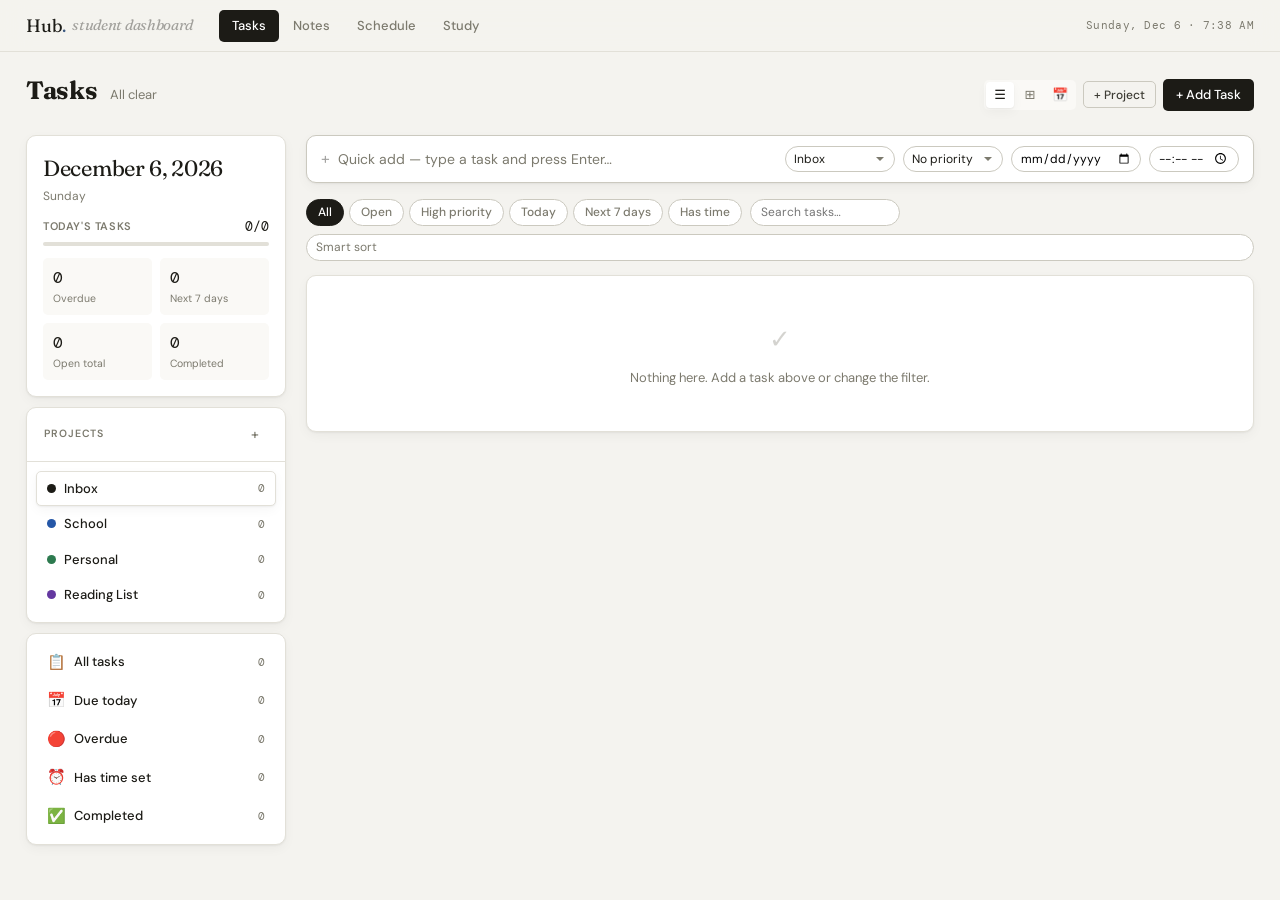
==== commit 2ece79a8: "Add files via upload" ====
--- a/index.html
+++ b/index.html
@@ -3,9 +3,9 @@
 <head>
 <meta charset="UTF-8">
 <meta name="viewport" content="width=device-width, initial-scale=1.0">
-<title>Hub — Student Dashboard</title>
+<title>Wilapple Hub — Student Dashboard</title>
 <link rel="preconnect" href="https://fonts.googleapis.com">
-<link href="https://fonts.googleapis.com/css2?family=Lora:ital,wght@0,400;0,500;0,600;1,400&family=JetBrains+Mono:wght@300;400;500&family=Inter:wght@300;400;500;600&display=swap" rel="stylesheet">
+<link href="https://fonts.googleapis.com/css2?family=DM+Sans:ital,opsz,wght@0,9..40,300;0,9..40,400;0,9..40,500;0,9..40,600;0,9..40,700;1,9..40,400&family=DM+Mono:wght@300;400;500&family=Fraunces:ital,opsz,wght@0,9..144,300;0,9..144,400;0,9..144,600;1,9..144,300;1,9..144,400&display=swap" rel="stylesheet">
 <style>
 /* ══════════════════════════════════════════════
    DESIGN TOKENS
@@ -28,14 +28,15 @@
   --purple:   #6438a0;   --purple-bg:#f2edfb;
   --teal:     #1a7070;   --teal-bg:#e8f5f5;
 
+  --accent: #3d5a80;
   --r:   5px;
   --r2: 10px;
   --sh:  0 1px 2px rgba(0,0,0,.05), 0 4px 12px rgba(0,0,0,.04);
   --sh2: 0 2px 8px rgba(0,0,0,.07), 0 12px 32px rgba(0,0,0,.06);
 
-  --font:      'Inter',system-ui,sans-serif;
-  --font-s:    'Lora',Georgia,serif;
-  --font-m:    'JetBrains Mono',monospace;
+  --font:      'DM Sans',system-ui,sans-serif;
+  --font-s:    'Fraunces',Georgia,serif;
+  --font-m:    'DM Mono',monospace;
 }
 
 /* ══════════════════════════════════════════════
@@ -62,7 +63,7 @@
   border-bottom:1px solid var(--border);
 }
 #brand {
-  font-family:var(--font-s); font-size:18px; letter-spacing:-.2px;
+  font-family:var(--font-s); font-size:18px; font-weight:400; letter-spacing:-.3px;
   color:var(--ink); margin-right:26px; display:flex; align-items:center; gap:6px;
 }
 #brand em { font-style:italic; opacity:.38; font-size:15px }
@@ -562,7 +563,7 @@
 <body>
 
 <header id="topbar">
-  <div id="brand">Hub<span id="g-secret" onclick="window.location='games.html'" style="cursor:default;color:inherit;font-style:italic;opacity:.38;font-size:15px;font-family:var(--font-s)" title="">.</span> <em>student dashboard</em></div>
+  <div id="brand"><a href="games.html" style="font-family:var(--font-s);font-size:18px;font-weight:400;color:var(--ink);text-decoration:none;letter-spacing:-.2px">Hub<span style="color:var(--accent,#3d5a80)">.</span></a> <em>student dashboard</em></div>
   <nav class="tabs">
     <button class="tab active" data-tab="tasks">Tasks <span class="tab-dot" id="td-tasks">0</span></button>
     <button class="tab" data-tab="notes">Notes</button>
@@ -2183,7 +2184,7 @@
 ═══════════════════════════════════════════════════════ */
 document.addEventListener('keydown',e=>{
   if(['INPUT','TEXTAREA','SELECT'].includes(e.target.tagName))return;
-  const tabMap={'1':'tasks','2':'notes','3':'finance','4':'schedule','5':'study'};
+  const tabMap={'1':'tasks','2':'notes','3':'schedule','4':'study'};
   if(tabMap[e.key])$$('.tab').find(b=>b.dataset.tab===tabMap[e.key])?.click();
   if(e.key==='n'&&curTab==='tasks'&&!e.ctrlKey&&!e.metaKey)openTaskModal();
   if(e.key===' '&&curTab==='study'){e.preventDefault();pomoStart();}
